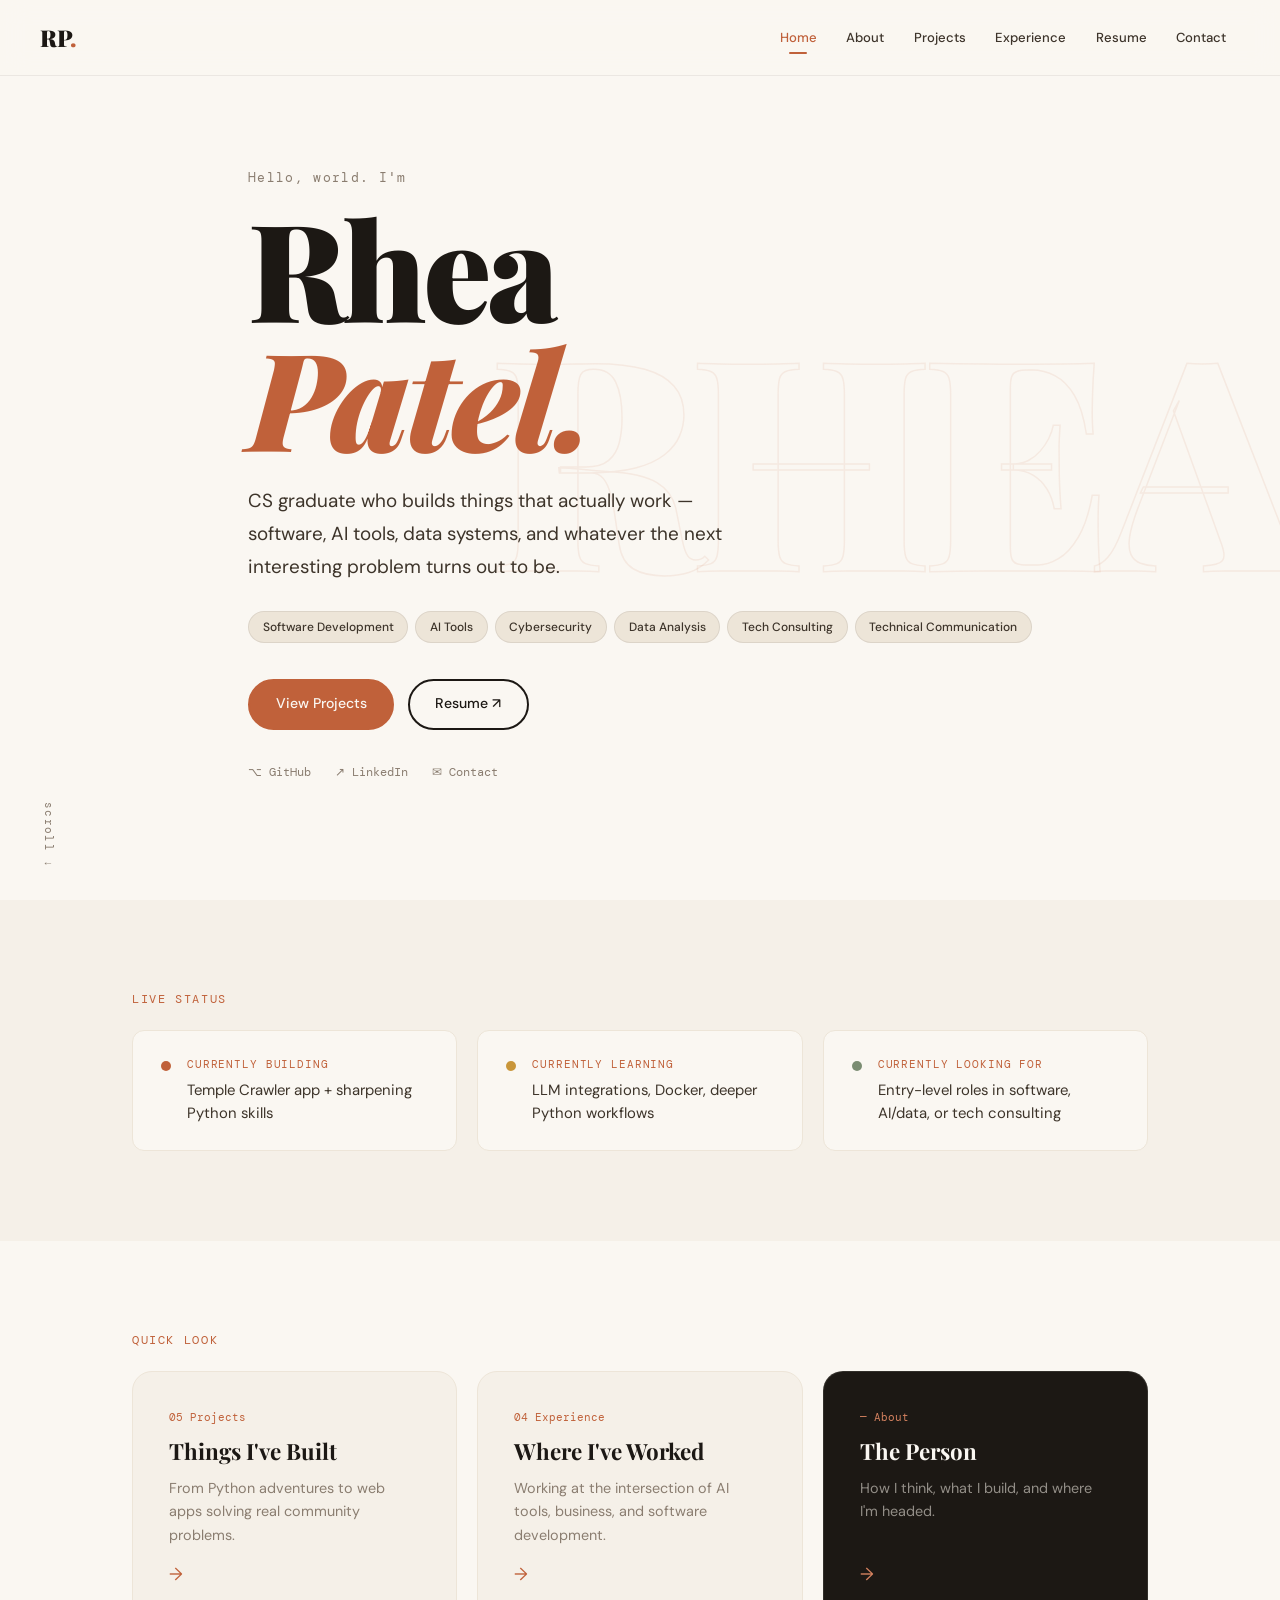
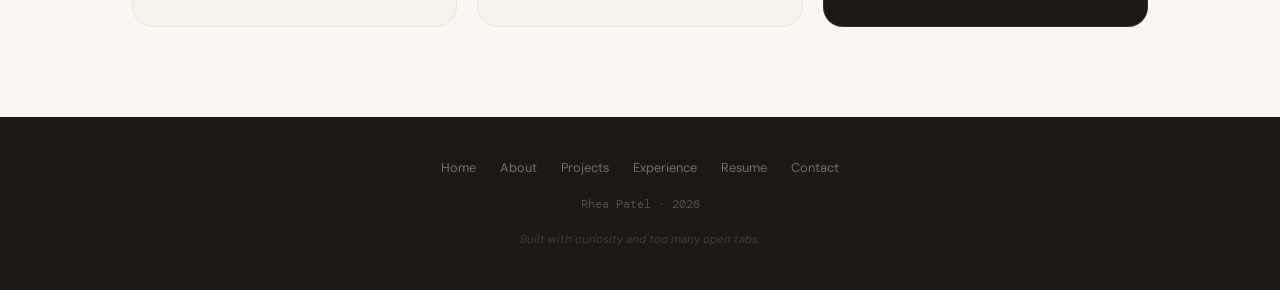
==== index.html @ db74e3df "Initial portfolio commit" ====
<!DOCTYPE html>
<html lang="en">
<head>
  <meta charset="UTF-8" />
  <meta name="viewport" content="width=device-width, initial-scale=1.0" />
  <meta name="description" content="Rhea Patel — CS graduate, builder, and problem solver. Software development, AI tools, cybersecurity, data analysis." />
  <title>Rhea Patel — CS Grad & Builder</title>
  <link rel="stylesheet" href="css/global.css" />
  <link rel="stylesheet" href="css/home.css" />
  <link rel="preconnect" href="https://fonts.googleapis.com" />
  <link rel="preconnect" href="https://fonts.gstatic.com" crossorigin />
  <link href="https://fonts.googleapis.com/css2?family=Playfair+Display:ital,wght@0,700;0,900;1,400;1,700&family=DM+Sans:ital,opsz,wght@0,9..40,300;0,9..40,400;0,9..40,500;1,9..40,400&family=DM+Mono:wght@400;500&display=swap" rel="stylesheet" />
</head>
<body>

  <!-- ===================== NAVIGATION ===================== -->
  <!-- The "active" class is on the Home link because this is index.html -->
  <nav class="nav" id="nav">
    <a href="index.html" class="nav-logo">RP<span class="dot">.</span></a>
    <button class="nav-toggle" id="navToggle" aria-label="Toggle navigation menu">
      <span></span><span></span><span></span>
    </button>
    <ul class="nav-links" id="navLinks">
      <li><a href="index.html"      class="active">Home</a></li>
      <li><a href="about.html">About</a></li>
      <li><a href="projects.html">Projects</a></li>
      <li><a href="experience.html">Experience</a></li>
      <li><a href="resume.html">Resume</a></li>
      <li><a href="contact.html">Contact</a></li>
    </ul>
  </nav>

  <!-- ===================== HERO ===================== -->
  <section class="hero" id="home">
    <!-- Background decorative text — not read by screen readers -->
    <div class="hero-bg-word" aria-hidden="true">RHEA</div>

    <div class="inner hero-inner">
      <p class="hero-eyebrow">Hello, world. I'm</p>

      <h1 class="hero-name">Rhea<br><em>Patel.</em></h1>

      <p class="hero-sub">
        CS graduate who builds things that actually work — software, AI tools, data systems,
        and whatever the next interesting problem turns out to be.
      </p>

      <!-- Identity tags — edit these to match your current focus -->
      <div class="hero-tags">
        <span class="tag">Software Development</span>
        <span class="tag">AI Tools</span>
        <span class="tag">Cybersecurity</span>
        <span class="tag">Data Analysis</span>
        <span class="tag">Tech Consulting</span>
        <span class="tag">Technical Communication</span>
      </div>

      <!-- Primary CTA buttons -->
      <div class="hero-cta">
        <a href="projects.html" class="btn btn-primary">View Projects</a>
        <!--
          TODO: Replace href="#" with your resume link
          Once you add the PDF: href="assets/RheaPatel_Resume.pdf" target="_blank"
        -->
        <a href="#" class="btn btn-outline" target="_blank">Resume ↗</a>
      </div>

      <!-- Secondary links -->
      <div class="hero-links">
        <!-- TODO: Replace href="#" with your GitHub URL -->
        <a href="#" class="hero-link" target="_blank">⌥ GitHub</a>
        <!-- TODO: Replace href="#" with your LinkedIn URL -->
        <a href="#" class="hero-link" target="_blank">↗ LinkedIn</a>
        <a href="contact.html" class="hero-link">✉ Contact</a>
      </div>
    </div>

    <p class="hero-scroll" aria-hidden="true">scroll ↓</p>
  </section>

  <!-- ===================== CURRENTLY ===================== -->
  <!-- ✏️ Keep this section up to date — recruiters love seeing you're active -->
  <section class="currently section">
    <div class="inner">
      <p class="section-label">Live status</p>
      <div class="currently-grid">

        <div class="currently-card" data-reveal>
          <div class="currently-dot building"></div>
          <div>
            <p class="currently-label">Currently Building</p>
            <!-- TODO: Update with your current project -->
            <p class="currently-val">Temple Crawler app + sharpening Python skills</p>
          </div>
        </div>

        <div class="currently-card" data-reveal>
          <div class="currently-dot learning"></div>
          <div>
            <p class="currently-label">Currently Learning</p>
            <!-- TODO: Update as you learn new things -->
            <p class="currently-val">LLM integrations, Docker, deeper Python workflows</p>
          </div>
        </div>

        <div class="currently-card" data-reveal>
          <div class="currently-dot looking"></div>
          <div>
            <p class="currently-label">Currently Looking For</p>
            <!-- TODO: Update based on your job search -->
            <p class="currently-val">Entry-level roles in software, AI/data, or tech consulting</p>
          </div>
        </div>

      </div>
    </div>
  </section>

  <!-- ===================== QUICK LOOK ===================== -->
  <!-- Three cards linking to the most important pages -->
  <section class="preview section">
    <div class="inner">
      <p class="section-label">Quick look</p>
      <div class="preview-grid">

        <a href="projects.html" class="preview-card" data-reveal>
          <div class="preview-num">05 Projects</div>
          <h3>Things I've Built</h3>
          <p>From Python adventures to web apps solving real community problems.</p>
          <span class="preview-arrow">→</span>
        </a>

        <a href="experience.html" class="preview-card" data-reveal>
          <div class="preview-num">04 Experience</div>
          <h3>Where I've Worked</h3>
          <p>Working at the intersection of AI tools, business, and software development.</p>
          <span class="preview-arrow">→</span>
        </a>

        <a href="about.html" class="preview-card dark" data-reveal>
          <div class="preview-num">— About</div>
          <h3>The Person</h3>
          <p>How I think, what I build, and where I'm headed.</p>
          <span class="preview-arrow">→</span>
        </a>

      </div>
    </div>
  </section>

  <!-- ===================== FOOTER ===================== -->
  <footer class="footer">
    <div class="footer-inner">
      <nav class="footer-nav" aria-label="Footer navigation">
        <a href="index.html">Home</a>
        <a href="about.html">About</a>
        <a href="projects.html">Projects</a>
        <a href="experience.html">Experience</a>
        <a href="resume.html">Resume</a>
        <a href="contact.html">Contact</a>
      </nav>
      <p class="footer-copy">Rhea Patel · <span id="year"></span></p>
      <p class="footer-sub">Built with curiosity and too many open tabs.</p>
    </div>
  </footer>

  <!-- JS: main.js on every page, home.js only here -->
  <script src="js/main.js"></script>
  <script src="js/home.js"></script>
</body>
</html>
---- css/global.css ----
/* =====================================================
   RHEA PATEL — PORTFOLIO
   css/global.css
   Shared design system — loaded on every page

   COLORS: Change the 4 main variables below to restyle
   the entire site at once.
   ===================================================== */

/* ---- DESIGN TOKENS ---- */
:root {
  /* ✏️ Main palette — edit these to change the whole site */
  --cream:         #F5F0E8;
  --cream-light:   #FAF7F2;
  --cream-dark:    #EDE5D8;
  --ink:           #1C1814;
  --ink-soft:      #3D342A;
  --terra:         #C0613A;   /* ← Main accent color */
  --terra-light:   #D4815F;
  --terra-dark:    #A04E2E;
  --sage:          #7A8C72;
  --gold:          #C9963A;
  --muted:         #8A7D70;

  /* ✏️ Fonts — change here to swap globally */
  --font-display: 'Playfair Display', Georgia, serif;
  --font-body:    'DM Sans', 'Helvetica Neue', sans-serif;
  --font-mono:    'DM Mono', 'Courier New', monospace;

  /* UI */
  --radius:     12px;
  --radius-lg:  20px;
  --shadow:     0 2px 20px rgba(28,24,20,0.08);
  --shadow-md:  0 8px 40px rgba(28,24,20,0.12);
  --transition: 0.3s cubic-bezier(0.4, 0, 0.2, 1);
}

/* ---- RESET ---- */
*, *::before, *::after { box-sizing: border-box; margin: 0; padding: 0; }
html { scroll-behavior: smooth; font-size: 16px; }
body {
  font-family: var(--font-body);
  background: var(--cream-light);
  color: var(--ink);
  line-height: 1.7;
  overflow-x: hidden;
}
a  { text-decoration: none; color: inherit; }
ul { list-style: none; }
img { max-width: 100%; display: block; }
h1, h2, h3, h4 { font-family: var(--font-display); line-height: 1.15; }
em { font-style: italic; color: var(--terra); }

/* ---- LAYOUT ---- */
.inner {
  max-width: 1080px;
  margin: 0 auto;
  padding: 0 2rem;
}
.section { padding: 90px 0; }

/* ---- SECTION LABELS ---- */
.section-label {
  font-family: var(--font-mono);
  font-size: 0.72rem;
  letter-spacing: 0.14em;
  color: var(--terra);
  text-transform: uppercase;
  margin-bottom: 1.25rem;
}
.section-title {
  font-size: clamp(2rem, 5vw, 3.2rem);
  font-weight: 900;
  color: var(--ink);
  margin-bottom: 1.5rem;
}
.section-sub {
  font-size: 1.05rem;
  color: var(--ink-soft);
  max-width: 580px;
  margin-bottom: 3rem;
}

/* ---- BUTTONS ---- */
.btn {
  display: inline-flex;
  align-items: center;
  gap: 0.4rem;
  font-family: var(--font-body);
  font-weight: 500;
  font-size: 0.88rem;
  padding: 0.7rem 1.6rem;
  border-radius: 100px;
  cursor: pointer;
  transition: var(--transition);
  border: 2px solid transparent;
  white-space: nowrap;
}
.btn-primary { background: var(--terra); color: var(--cream-light); border-color: var(--terra); }
.btn-primary:hover {
  background: var(--terra-dark); border-color: var(--terra-dark);
  transform: translateY(-2px); box-shadow: 0 8px 24px rgba(192,97,58,0.28);
}
.btn-outline { background: transparent; color: var(--ink); border-color: var(--ink); }
.btn-outline:hover { background: var(--ink); color: var(--cream-light); transform: translateY(-2px); }
.btn-ghost {
  background: transparent; color: var(--terra); border-color: var(--terra);
  font-size: 0.8rem; padding: 0.45rem 1.1rem;
}
.btn-ghost:hover { background: var(--terra); color: var(--cream-light); }

/* ---- TAGS & BADGES ---- */
.tag {
  font-size: 0.75rem; font-weight: 500;
  padding: 0.3rem 0.85rem;
  background: var(--cream-dark);
  border-radius: 100px;
  color: var(--ink-soft);
  border: 1px solid rgba(28,24,20,0.08);
  display: inline-block;
}
.tag-terra {
  background: rgba(192,97,58,0.1);
  border-color: rgba(192,97,58,0.25);
  color: var(--terra-dark);
}
.badge {
  font-family: var(--font-mono);
  font-size: 0.65rem;
  letter-spacing: 0.08em;
  text-transform: uppercase;
  padding: 0.25rem 0.7rem;
  border-radius: 4px;
  font-weight: 500;
}
.badge-done     { background: rgba(122,140,114,0.15); color: var(--sage);  border: 1px solid rgba(122,140,114,0.3); }
.badge-wip      { background: rgba(201,150,58,0.13);  color: var(--gold);  border: 1px solid rgba(201,150,58,0.3); }
.badge-featured { background: rgba(192,97,58,0.13);   color: var(--terra); border: 1px solid rgba(192,97,58,0.3); }

/* ---- NAVIGATION ---- */
.nav {
  position: fixed;
  top: 0; left: 0; right: 0;
  z-index: 200;
  display: flex;
  align-items: center;
  justify-content: space-between;
  padding: 1.1rem 2.5rem;
  background: rgba(250,247,242,0.93);
  backdrop-filter: blur(14px);
  -webkit-backdrop-filter: blur(14px);
  border-bottom: 1px solid rgba(28,24,20,0.07);
  transition: box-shadow var(--transition);
}
.nav.scrolled { box-shadow: 0 2px 20px rgba(28,24,20,0.09); }

.nav-logo {
  font-family: var(--font-display);
  font-weight: 900; font-size: 1.45rem;
  color: var(--ink); letter-spacing: -0.02em;
}
.nav-logo .dot { color: var(--terra); }

.nav-links { display: flex; align-items: center; gap: 0.15rem; }
.nav-links a {
  font-size: 0.82rem; font-weight: 500;
  color: var(--ink-soft);
  padding: 0.4rem 0.85rem;
  border-radius: 8px;
  transition: var(--transition);
  position: relative;
}
.nav-links a:hover  { color: var(--terra); background: rgba(192,97,58,0.07); }
.nav-links a.active { color: var(--terra); }
.nav-links a.active::after {
  content: '';
  position: absolute;
  bottom: -1px; left: 50%;
  transform: translateX(-50%);
  width: 18px; height: 2px;
  background: var(--terra); border-radius: 2px;
}

/* Hamburger button (hidden on desktop) */
.nav-toggle {
  display: none;
  flex-direction: column;
  gap: 5px;
  background: none; border: none;
  cursor: pointer; padding: 0.4rem;
  z-index: 201;
}
.nav-toggle span {
  display: block; width: 24px; height: 2px;
  background: var(--ink); border-radius: 2px;
  transition: var(--transition);
}

/* ---- PAGE HERO (inner pages) ---- */
.page-hero {
  padding: 140px 0 70px;
  background: var(--cream-light);
  border-bottom: 1px solid var(--cream-dark);
}
.page-hero-eyebrow {
  font-family: var(--font-mono);
  font-size: 0.75rem; color: var(--terra);
  letter-spacing: 0.12em; text-transform: uppercase;
  margin-bottom: 1rem;
}
.page-hero-title {
  font-size: clamp(2.5rem, 7vw, 5rem);
  font-weight: 900; color: var(--ink);
  line-height: 1.05; margin-bottom: 1rem;
}
.page-hero-sub {
  font-size: 1.1rem; color: var(--ink-soft);
  max-width: 520px; line-height: 1.75;
}

/* ---- FOOTER ---- */
.footer {
  background: var(--ink);
  padding: 2.5rem 2rem;
  text-align: center;
}
.footer-inner {
  display: flex; flex-direction: column;
  align-items: center; gap: 1rem;
}
.footer-nav {
  display: flex; gap: 1.5rem;
  flex-wrap: wrap; justify-content: center;
}
.footer-nav a {
  font-size: 0.8rem;
  color: rgba(245,240,232,0.4);
  transition: var(--transition);
}
.footer-nav a:hover { color: var(--terra-light); }
.footer-copy {
  font-family: var(--font-mono);
  font-size: 0.72rem;
  color: rgba(245,240,232,0.25);
}
.footer-sub {
  font-size: 0.72rem;
  color: rgba(245,240,232,0.18);
  font-style: italic;
}

/* ---- SCROLL REVEAL ANIMATION ---- */
/* Elements with data-reveal get this class applied by main.js */
.reveal {
  opacity: 0;
  transform: translateY(28px);
  transition: opacity 0.65s ease, transform 0.65s ease;
}
.reveal.visible {
  opacity: 1;
  transform: translateY(0);
}

/* ---- SCROLLBAR ---- */
::-webkit-scrollbar { width: 5px; }
::-webkit-scrollbar-track { background: var(--cream); }
::-webkit-scrollbar-thumb { background: var(--terra-light); border-radius: 100px; }

/* ---- TEXT SELECTION ---- */
::selection { background: var(--terra); color: var(--cream-light); }

/* ============================================================
   RESPONSIVE — Mobile nav
   ============================================================ */
@media (max-width: 860px) {
  /* Mobile menu overlay */
  .nav-links {
    display: none;
    position: fixed;
    inset: 0;
    background: var(--cream-light);
    flex-direction: column;
    align-items: center;
    justify-content: center;
    gap: 0.5rem;
    z-index: 200;
  }
  .nav-links.open { display: flex; }
  .nav-links a { font-size: 1.2rem; padding: 0.75rem 2rem; }
  .nav-toggle { display: flex; }
}

@media (max-width: 600px) {
  .inner { padding: 0 1.25rem; }
  .nav   { padding: 1rem 1.5rem; }
  .section { padding: 65px 0; }
  .page-hero { padding: 120px 0 50px; }
}
---- css/home.css ----
/* css/home.css — Home page only */

/* ---- HERO ---- */
.hero {
  min-height: 100vh;
  display: flex;
  align-items: center;
  padding: 130px 2rem 80px;
  position: relative;
  overflow: hidden;
  background: var(--cream-light);
}

/* Big decorative "RHEA" in the background */
.hero-bg-word {
  position: absolute;
  right: -1%;
  top: 50%;
  transform: translateY(-50%);
  font-family: var(--font-display);
  font-size: clamp(130px, 23vw, 300px);
  font-weight: 900;
  color: transparent;
  -webkit-text-stroke: 1.5px rgba(192,97,58,0.09);
  line-height: 1;
  pointer-events: none;
  user-select: none;
  letter-spacing: -0.04em;
  will-change: transform; /* hint for smooth parallax */
}

.hero-inner { position: relative; z-index: 1; }

/* Staggered fade-up animations for hero elements */
.hero-eyebrow {
  font-family: var(--font-mono);
  font-size: 0.83rem; color: var(--muted);
  letter-spacing: 0.1em; margin-bottom: 0.75rem;
  opacity: 0; animation: fadeUp 0.7s 0.2s ease forwards;
}
.hero-name {
  font-size: clamp(3.8rem, 11vw, 8.5rem);
  font-weight: 900; line-height: 0.95;
  color: var(--ink); letter-spacing: -0.03em;
  margin-bottom: 1.5rem;
  opacity: 0; animation: fadeUp 0.7s 0.35s ease forwards;
}
.hero-name em { display: block; color: var(--terra); }

.hero-sub {
  font-size: clamp(1rem, 2vw, 1.18rem);
  color: var(--ink-soft); max-width: 520px;
  line-height: 1.75; margin-bottom: 1.75rem;
  opacity: 0; animation: fadeUp 0.7s 0.5s ease forwards;
}
.hero-tags {
  display: flex; flex-wrap: wrap; gap: 0.45rem;
  margin-bottom: 2.25rem;
  opacity: 0; animation: fadeUp 0.7s 0.65s ease forwards;
}
.hero-cta {
  display: flex; flex-wrap: wrap; gap: 0.85rem;
  margin-bottom: 2rem;
  opacity: 0; animation: fadeUp 0.7s 0.8s ease forwards;
}
.hero-links {
  display: flex; flex-wrap: wrap; gap: 1.5rem;
  opacity: 0; animation: fadeUp 0.7s 0.95s ease forwards;
}
.hero-link {
  font-family: var(--font-mono); font-size: 0.78rem;
  color: var(--muted); transition: var(--transition);
}
.hero-link:hover { color: var(--terra); }

.hero-scroll {
  position: absolute; bottom: 2rem; left: 2.5rem;
  font-family: var(--font-mono); font-size: 0.68rem;
  color: var(--muted); letter-spacing: 0.12em;
  writing-mode: vertical-rl;
  opacity: 0; animation: fadeUp 1s 1.2s ease forwards;
}

@keyframes fadeUp {
  from { opacity: 0; transform: translateY(18px); }
  to   { opacity: 1; transform: translateY(0); }
}

/* ---- CURRENTLY ---- */
.currently { background: var(--cream); }
.currently-grid {
  display: grid;
  grid-template-columns: repeat(auto-fit, minmax(260px, 1fr));
  gap: 1.25rem;
}
.currently-card {
  background: var(--cream-light);
  border: 1px solid var(--cream-dark);
  border-radius: var(--radius);
  padding: 1.5rem 1.75rem;
  display: flex; align-items: flex-start; gap: 1rem;
  transition: var(--transition);
}
.currently-card:hover {
  border-color: var(--terra-light);
  transform: translateY(-3px);
  box-shadow: var(--shadow);
}

/* Animated status dots */
.currently-dot {
  width: 10px; height: 10px; border-radius: 50%;
  flex-shrink: 0; margin-top: 6px;
  animation: statusPulse 2.4s ease-in-out infinite;
}
.currently-dot.building { background: var(--terra); }
.currently-dot.learning { background: var(--gold); }
.currently-dot.looking  { background: var(--sage); }

@keyframes statusPulse {
  0%, 100% { opacity: 1; transform: scale(1); }
  50%       { opacity: 0.5; transform: scale(0.85); }
}

.currently-label {
  font-family: var(--font-mono); font-size: 0.68rem;
  color: var(--terra); letter-spacing: 0.08em;
  text-transform: uppercase; margin-bottom: 0.35rem;
}
.currently-val { font-size: 0.93rem; color: var(--ink-soft); line-height: 1.6; }

/* ---- QUICK LOOK (preview cards) ---- */
.preview { background: var(--cream-light); }
.preview-grid {
  display: grid;
  grid-template-columns: repeat(auto-fit, minmax(280px, 1fr));
  gap: 1.25rem;
}
.preview-card {
  background: var(--cream);
  border: 1px solid var(--cream-dark);
  border-radius: var(--radius-lg);
  padding: 2.25rem;
  display: flex; flex-direction: column; gap: 0.75rem;
  transition: var(--transition); color: var(--ink);
}
.preview-card:hover {
  border-color: var(--terra-light);
  box-shadow: var(--shadow-md);
  transform: translateY(-4px);
}
.preview-card.dark {
  background: var(--ink);
  border-color: rgba(245,240,232,0.1);
  color: var(--cream-light);
}
.preview-card.dark:hover { border-color: rgba(192,97,58,0.4); }

.preview-num {
  font-family: var(--font-mono); font-size: 0.7rem; color: var(--terra);
}
.preview-card.dark .preview-num { color: var(--terra-light); }
.preview-card h3 { font-family: var(--font-display); font-size: 1.4rem; font-weight: 700; }
.preview-card p  { font-size: 0.9rem; color: var(--muted); line-height: 1.65; flex: 1; }
.preview-card.dark p { color: rgba(245,240,232,0.55); }
.preview-arrow { font-size: 1.1rem; color: var(--terra); transition: var(--transition); }
.preview-card:hover .preview-arrow { transform: translateX(4px); }
.preview-card.dark .preview-arrow  { color: var(--terra-light); }

/* ---- RESPONSIVE ---- */
@media (max-width: 600px) {
  .hero { padding: 120px 1.5rem 60px; }
  .hero-bg-word { font-size: clamp(90px, 28vw, 150px); opacity: 0.5; }
  .hero-scroll { display: none; }
  .preview-grid { grid-template-columns: 1fr; }
}
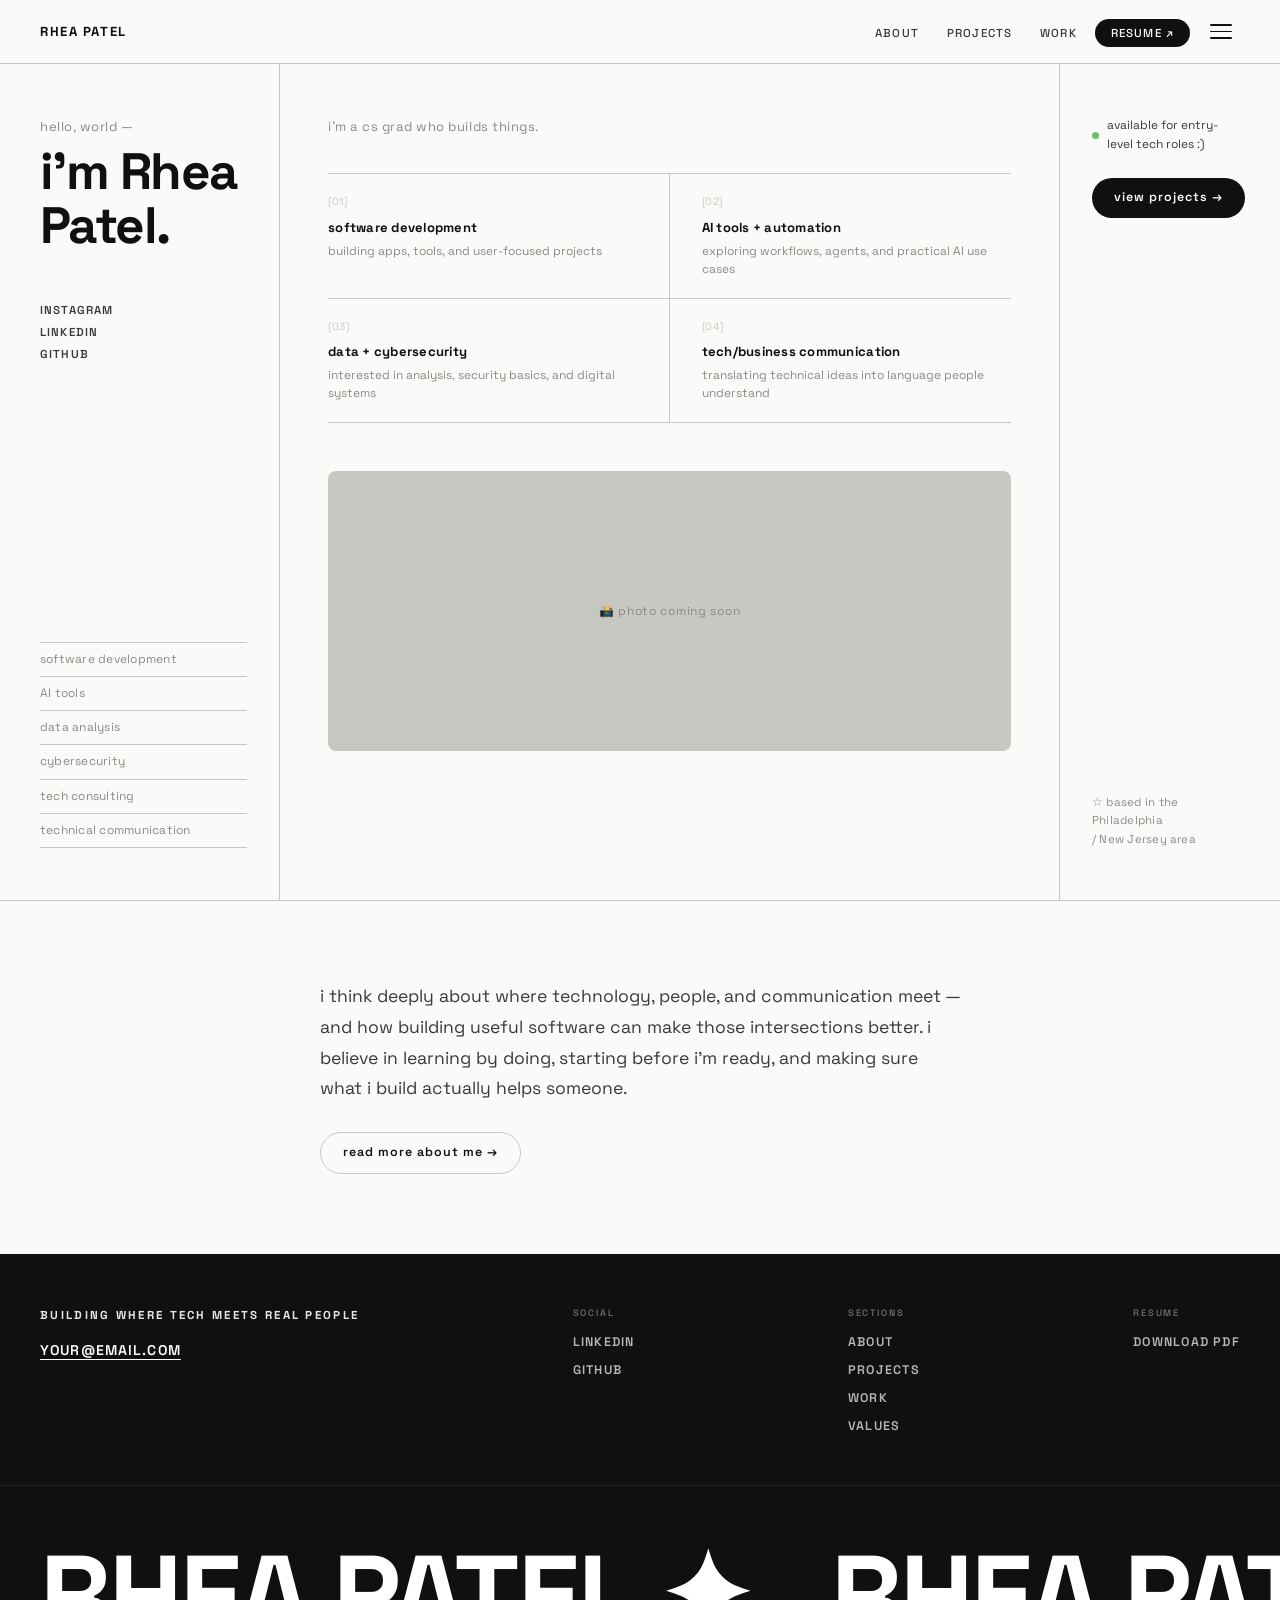
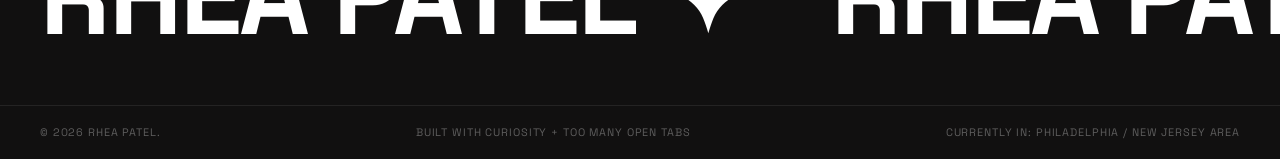
==== commit 67d27aeb: "Revamped Theme/Layout" ====
--- a/index.html
+++ b/index.html
@@ -3,169 +3,241 @@
 <head>
   <meta charset="UTF-8" />
   <meta name="viewport" content="width=device-width, initial-scale=1.0" />
-  <meta name="description" content="Rhea Patel — CS graduate, builder, and problem solver. Software development, AI tools, cybersecurity, data analysis." />
-  <title>Rhea Patel — CS Grad & Builder</title>
+  <meta name="description" content="Rhea Patel — CS graduate, builder, and creative problem-solver." />
+  <title>Rhea Patel</title>
+
+  <!-- ✏️ FONTS: Replace this link to swap fonts globally -->
+  <link rel="preconnect" href="https://fonts.googleapis.com" />
+  <link rel="preconnect" href="https://fonts.gstatic.com" crossorigin />
+  <link href="https://fonts.googleapis.com/css2?family=Space+Grotesk:wght@300;400;500;600;700&family=DM+Mono:wght@400;500&display=swap" rel="stylesheet" />
+
   <link rel="stylesheet" href="css/global.css" />
   <link rel="stylesheet" href="css/home.css" />
-  <link rel="preconnect" href="https://fonts.googleapis.com" />
-  <link rel="preconnect" href="https://fonts.gstatic.com" crossorigin />
-  <link href="https://fonts.googleapis.com/css2?family=Playfair+Display:ital,wght@0,700;0,900;1,400;1,700&family=DM+Sans:ital,opsz,wght@0,9..40,300;0,9..40,400;0,9..40,500;1,9..40,400&family=DM+Mono:wght@400;500&display=swap" rel="stylesheet" />
 </head>
-<body>
-
-  <!-- ===================== NAVIGATION ===================== -->
-  <!-- The "active" class is on the Home link because this is index.html -->
+<body class="page-top">
+
+  <!-- ============================================================
+    NAVIGATION
+    ✏️ NAV: Update the resume link below with your actual PDF path
+    ============================================================ -->
   <nav class="nav" id="nav">
-    <a href="index.html" class="nav-logo">RP<span class="dot">.</span></a>
-    <button class="nav-toggle" id="navToggle" aria-label="Toggle navigation menu">
-      <span></span><span></span><span></span>
-    </button>
-    <ul class="nav-links" id="navLinks">
-      <li><a href="index.html"      class="active">Home</a></li>
-      <li><a href="about.html">About</a></li>
-      <li><a href="projects.html">Projects</a></li>
-      <li><a href="experience.html">Experience</a></li>
-      <li><a href="resume.html">Resume</a></li>
-      <li><a href="contact.html">Contact</a></li>
-    </ul>
+    <a href="index.html" class="nav-logo" aria-label="Rhea Patel — Home">Rhea Patel</a>
+
+    <div class="nav-right">
+      <ul class="nav-links">
+        <li><a href="about.html"      data-page="about.html">About</a></li>
+        <li><a href="projects.html"   data-page="projects.html">Projects</a></li>
+        <li><a href="experience.html" data-page="experience.html">Work</a></li>
+        <!-- ✏️ RESUME: Replace # with your resume PDF path, e.g. assets/resume/RheaPatel_Resume.pdf -->
+        <li><a href="#" class="nav-resume" target="_blank" rel="noopener">Resume ↗</a></li>
+      </ul>
+
+      <button class="nav-hamburger" id="hamburger" aria-label="Open menu" aria-expanded="false">
+        <span></span><span></span><span></span>
+      </button>
+    </div>
   </nav>
 
-  <!-- ===================== HERO ===================== -->
-  <section class="hero" id="home">
-    <!-- Background decorative text — not read by screen readers -->
-    <div class="hero-bg-word" aria-hidden="true">RHEA</div>
-
-    <div class="inner hero-inner">
-      <p class="hero-eyebrow">Hello, world. I'm</p>
-
-      <h1 class="hero-name">Rhea<br><em>Patel.</em></h1>
-
-      <p class="hero-sub">
-        CS graduate who builds things that actually work — software, AI tools, data systems,
-        and whatever the next interesting problem turns out to be.
-      </p>
-
-      <!-- Identity tags — edit these to match your current focus -->
-      <div class="hero-tags">
-        <span class="tag">Software Development</span>
-        <span class="tag">AI Tools</span>
-        <span class="tag">Cybersecurity</span>
-        <span class="tag">Data Analysis</span>
-        <span class="tag">Tech Consulting</span>
-        <span class="tag">Technical Communication</span>
-      </div>
-
-      <!-- Primary CTA buttons -->
-      <div class="hero-cta">
-        <a href="projects.html" class="btn btn-primary">View Projects</a>
+  <!-- ============================================================
+    HAMBURGER MENU OVERLAY
+    ✏️ MENU: Update email, LinkedIn, GitHub, and resume links below
+    ============================================================ -->
+  <div class="menu-overlay" id="menuOverlay" role="dialog" aria-label="Navigation menu">
+    <nav class="menu-links" aria-label="Main navigation">
+      <a href="index.html"      class="menu-link-item"><span class="menu-num">01</span><span class="menu-label">Home</span></a>
+      <a href="about.html"      class="menu-link-item"><span class="menu-num">02</span><span class="menu-label">About</span></a>
+      <a href="projects.html"   class="menu-link-item"><span class="menu-num">03</span><span class="menu-label">Projects</span></a>
+      <a href="experience.html" class="menu-link-item"><span class="menu-num">04</span><span class="menu-label">Work</span></a>
+      <a href="values.html"     class="menu-link-item"><span class="menu-num">05</span><span class="menu-label">Values</span></a>
+    </nav>
+    <div class="menu-info">
+      <div class="menu-info-group">
+        <p class="menu-info-label">Location</p>
+        <!-- ✏️ LOCATION: Update as needed -->
+        <p class="menu-info-val">Philadelphia, PA<br>/ New Jersey area</p>
+      </div>
+      <div class="menu-info-group">
+        <p class="menu-info-label">Email</p>
+        <div class="menu-info-val">
+          <!-- ✏️ EMAIL: Replace with your email -->
+          <a href="mailto:your@email.com">your@email.com</a>
+        </div>
+      </div>
+      <div class="menu-info-group">
+        <p class="menu-info-label">Social</p>
+        <div class="menu-info-val">
+          <!-- ✏️ SOCIAL: Replace # with your LinkedIn and GitHub URLs -->
+          <a href="#" target="_blank" rel="noopener">LinkedIn</a>
+          <a href="#" target="_blank" rel="noopener">GitHub</a>
+        </div>
+      </div>
+      <div class="menu-info-group">
+        <p class="menu-info-label">Resume</p>
+        <div class="menu-info-val">
+          <!-- ✏️ RESUME: Replace # with your PDF path -->
+          <a href="#" target="_blank" rel="noopener">Download PDF</a>
+        </div>
+      </div>
+    </div>
+  </div>
+
+  <!-- ============================================================
+    HERO
+    ============================================================ -->
+  <main>
+    <section class="hero">
+
+      <!-- Left fixed column: name + social -->
+      <div class="hero-left">
+        <div class="hero-greeting">
+          <p class="hero-hello">hello, world —</p>
+          <h1 class="hero-name">i'm Rhea<br>Patel.</h1>
+        </div>
+
+        <div class="hero-social-col">
+          <!-- ✏️ SOCIAL: Replace # with your URLs -->
+          <a href="#" target="_blank" rel="noopener" class="hero-social-link">Instagram</a>
+          <a href="#" target="_blank" rel="noopener" class="hero-social-link">LinkedIn</a>
+          <a href="#" target="_blank" rel="noopener" class="hero-social-link">GitHub</a>
+        </div>
+
+        <!-- Scrolling role labels — appear below social -->
+        <div class="hero-role-list">
+          <div class="hero-role-item">software development</div>
+          <div class="hero-role-item">AI tools</div>
+          <div class="hero-role-item">data analysis</div>
+          <div class="hero-role-item">cybersecurity</div>
+          <div class="hero-role-item">tech consulting</div>
+          <div class="hero-role-item">technical communication</div>
+        </div>
+      </div>
+
+      <!-- Center column: numbered callouts + photo area -->
+      <div class="hero-center">
+        <p class="hero-ima">i'm a cs grad who builds things.</p>
+
+        <div class="hero-callouts">
+          <div class="hero-callout">
+            <span class="callout-num">[01]</span>
+            <div class="callout-body">
+              <strong>software development</strong>
+              <p>building apps, tools, and user-focused projects</p>
+            </div>
+          </div>
+          <div class="hero-callout">
+            <span class="callout-num">[02]</span>
+            <div class="callout-body">
+              <strong>AI tools + automation</strong>
+              <p>exploring workflows, agents, and practical AI use cases</p>
+            </div>
+          </div>
+          <div class="hero-callout">
+            <span class="callout-num">[03]</span>
+            <div class="callout-body">
+              <strong>data + cybersecurity</strong>
+              <p>interested in analysis, security basics, and digital systems</p>
+            </div>
+          </div>
+          <div class="hero-callout">
+            <span class="callout-num">[04]</span>
+            <div class="callout-body">
+              <strong>tech/business communication</strong>
+              <p>translating technical ideas into language people understand</p>
+            </div>
+          </div>
+        </div>
+
+        <!-- Photo / image placeholder -->
         <!--
-          TODO: Replace href="#" with your resume link
-          Once you add the PDF: href="assets/RheaPatel_Resume.pdf" target="_blank"
+          ✏️ IMAGE: Replace the placeholder div below with:
+          <img src="assets/images/rhea-photo.jpg" alt="Rhea Patel" class="hero-photo" />
         -->
-        <a href="#" class="btn btn-outline" target="_blank">Resume ↗</a>
-      </div>
-
-      <!-- Secondary links -->
-      <div class="hero-links">
-        <!-- TODO: Replace href="#" with your GitHub URL -->
-        <a href="#" class="hero-link" target="_blank">⌥ GitHub</a>
-        <!-- TODO: Replace href="#" with your LinkedIn URL -->
-        <a href="#" class="hero-link" target="_blank">↗ LinkedIn</a>
-        <a href="contact.html" class="hero-link">✉ Contact</a>
-      </div>
-    </div>
-
-    <p class="hero-scroll" aria-hidden="true">scroll ↓</p>
-  </section>
-
-  <!-- ===================== CURRENTLY ===================== -->
-  <!-- ✏️ Keep this section up to date — recruiters love seeing you're active -->
-  <section class="currently section">
-    <div class="inner">
-      <p class="section-label">Live status</p>
-      <div class="currently-grid">
-
-        <div class="currently-card" data-reveal>
-          <div class="currently-dot building"></div>
-          <div>
-            <p class="currently-label">Currently Building</p>
-            <!-- TODO: Update with your current project -->
-            <p class="currently-val">Temple Crawler app + sharpening Python skills</p>
-          </div>
-        </div>
-
-        <div class="currently-card" data-reveal>
-          <div class="currently-dot learning"></div>
-          <div>
-            <p class="currently-label">Currently Learning</p>
-            <!-- TODO: Update as you learn new things -->
-            <p class="currently-val">LLM integrations, Docker, deeper Python workflows</p>
-          </div>
-        </div>
-
-        <div class="currently-card" data-reveal>
-          <div class="currently-dot looking"></div>
-          <div>
-            <p class="currently-label">Currently Looking For</p>
-            <!-- TODO: Update based on your job search -->
-            <p class="currently-val">Entry-level roles in software, AI/data, or tech consulting</p>
-          </div>
-        </div>
-
-      </div>
-    </div>
-  </section>
-
-  <!-- ===================== QUICK LOOK ===================== -->
-  <!-- Three cards linking to the most important pages -->
-  <section class="preview section">
-    <div class="inner">
-      <p class="section-label">Quick look</p>
-      <div class="preview-grid">
-
-        <a href="projects.html" class="preview-card" data-reveal>
-          <div class="preview-num">05 Projects</div>
-          <h3>Things I've Built</h3>
-          <p>From Python adventures to web apps solving real community problems.</p>
-          <span class="preview-arrow">→</span>
-        </a>
-
-        <a href="experience.html" class="preview-card" data-reveal>
-          <div class="preview-num">04 Experience</div>
-          <h3>Where I've Worked</h3>
-          <p>Working at the intersection of AI tools, business, and software development.</p>
-          <span class="preview-arrow">→</span>
-        </a>
-
-        <a href="about.html" class="preview-card dark" data-reveal>
-          <div class="preview-num">— About</div>
-          <h3>The Person</h3>
-          <p>How I think, what I build, and where I'm headed.</p>
-          <span class="preview-arrow">→</span>
-        </a>
-
-      </div>
-    </div>
-  </section>
-
-  <!-- ===================== FOOTER ===================== -->
+        <div class="hero-photo-placeholder">
+          <span>📸 photo coming soon</span>
+        </div>
+      </div>
+
+      <!-- Right column: status + CTA -->
+      <div class="hero-right">
+        <p class="hero-available">
+          <span class="available-dot"></span>
+          available for entry-level tech roles :)
+        </p>
+
+        <a href="projects.html" class="btn-pill">view projects →</a>
+
+        <p class="hero-location">☆ based in the Philadelphia<br>/ New Jersey area</p>
+      </div>
+
+    </section>
+
+    <!-- Short about teaser below fold -->
+    <section class="home-bio">
+      <div class="home-bio-inner">
+        <p class="home-bio-text" data-reveal>
+          i think deeply about where technology, people, and communication
+          meet — and how building useful software can make those intersections
+          better. i believe in learning by doing, starting before i'm ready,
+          and making sure what i build actually helps someone.
+        </p>
+        <a href="about.html" class="btn-pill btn-pill-outline" data-reveal>read more about me →</a>
+      </div>
+    </section>
+  </main>
+
+  <!-- ============================================================
+    FOOTER — shared on all pages. Copy this block to each page.
+    ✏️ FOOTER: Update email, social links, resume link below
+    ============================================================ -->
   <footer class="footer">
-    <div class="footer-inner">
-      <nav class="footer-nav" aria-label="Footer navigation">
-        <a href="index.html">Home</a>
+    <div class="footer-top">
+      <div>
+        <p class="footer-tagline">Building where tech meets real people</p>
+        <!-- ✏️ EMAIL: Replace with your email -->
+        <a href="mailto:your@email.com" class="footer-email">your@email.com</a>
+      </div>
+      <div class="footer-col">
+        <p class="footer-col-label">Social</p>
+        <!-- ✏️ SOCIAL: Replace # with actual URLs -->
+        <a href="#" target="_blank" rel="noopener">LinkedIn</a>
+        <a href="#" target="_blank" rel="noopener">GitHub</a>
+      </div>
+      <div class="footer-col">
+        <p class="footer-col-label">Sections</p>
         <a href="about.html">About</a>
         <a href="projects.html">Projects</a>
-        <a href="experience.html">Experience</a>
-        <a href="resume.html">Resume</a>
-        <a href="contact.html">Contact</a>
-      </nav>
-      <p class="footer-copy">Rhea Patel · <span id="year"></span></p>
-      <p class="footer-sub">Built with curiosity and too many open tabs.</p>
+        <a href="experience.html">Work</a>
+        <a href="values.html">Values</a>
+      </div>
+      <div class="footer-col">
+        <p class="footer-col-label">Resume</p>
+        <!-- ✏️ RESUME: Replace # with PDF path -->
+        <a href="#" target="_blank" rel="noopener">Download PDF</a>
+      </div>
+    </div>
+
+    <!-- Scrolling marquee -->
+    <div class="footer-marquee" aria-hidden="true">
+      <div class="footer-marquee-inner">
+        <span>Rhea Patel ✦</span>
+        <span>Rhea Patel ✦</span>
+        <span>Rhea Patel ✦</span>
+        <span>Rhea Patel ✦</span>
+        <span>Rhea Patel ✦</span>
+        <span>Rhea Patel ✦</span>
+        <span>Rhea Patel ✦</span>
+        <span>Rhea Patel ✦</span>
+      </div>
+    </div>
+
+    <div class="footer-bottom">
+      <p>© <span id="year"></span> Rhea Patel.</p>
+      <p>built with curiosity + too many open tabs</p>
+      <!-- ✏️ LOCATION: Update as needed -->
+      <p>currently in: Philadelphia / New Jersey area</p>
     </div>
   </footer>
 
-  <!-- JS: main.js on every page, home.js only here -->
   <script src="js/main.js"></script>
-  <script src="js/home.js"></script>
 </body>
-</html>
+</html>
--- a/css/global.css
+++ b/css/global.css
@@ -1,298 +1,456 @@
-/* =====================================================
+/* =============================================================
    RHEA PATEL — PORTFOLIO
    css/global.css
-   Shared design system — loaded on every page
-
-   COLORS: Change the 4 main variables below to restyle
-   the entire site at once.
-   ===================================================== */
-
-/* ---- DESIGN TOKENS ---- */
+
+   ✏️ FONTS: Currently using Space Grotesk (closest free alternative
+   to the Swiss grotesque in the reference). To swap fonts, change
+   the Google Fonts import in each HTML file and update --font-body
+   and --font-display below.
+
+   ✏️ COLORS: Edit the four main tokens in :root to restyle everything.
+   ============================================================= */
+
+/* ── Google Fonts loaded per-page in each HTML file ── */
+
+/* ── TOKENS ─────────────────────────────────────────────────── */
 :root {
-  /* ✏️ Main palette — edit these to change the whole site */
-  --cream:         #F5F0E8;
-  --cream-light:   #FAF7F2;
-  --cream-dark:    #EDE5D8;
-  --ink:           #1C1814;
-  --ink-soft:      #3D342A;
-  --terra:         #C0613A;   /* ← Main accent color */
-  --terra-light:   #D4815F;
-  --terra-dark:    #A04E2E;
-  --sage:          #7A8C72;
-  --gold:          #C9963A;
-  --muted:         #8A7D70;
-
-  /* ✏️ Fonts — change here to swap globally */
-  --font-display: 'Playfair Display', Georgia, serif;
-  --font-body:    'DM Sans', 'Helvetica Neue', sans-serif;
-  --font-mono:    'DM Mono', 'Courier New', monospace;
-
-  /* UI */
-  --radius:     12px;
-  --radius-lg:  20px;
-  --shadow:     0 2px 20px rgba(28,24,20,0.08);
-  --shadow-md:  0 8px 40px rgba(28,24,20,0.12);
-  --transition: 0.3s cubic-bezier(0.4, 0, 0.2, 1);
-}
-
-/* ---- RESET ---- */
+  /* ✏️ COLORS — edit here to restyle everything */
+  --white:        #FAFAF8;   /* warm ivory page background          */
+  --white-pure:   #FFFFFF;
+  --ink:          #111010;   /* near-black headings + body           */
+  --ink-mid:      #3A3A38;   /* secondary text                       */
+  --ink-muted:    #8A8A85;   /* labels, metadata, light text         */
+  --ink-ghost:    #C8C8C2;   /* faint rules, borders                 */
+  --accent:       #DDA0AA;   /* ✏️ girly sprinkle — dusty rose accent
+                                 used very sparingly; change/remove   */
+  --footer-bg:    #111010;   /* dark footer                          */
+
+  /* ✏️ FONTS */
+  --font-body:    'Space Grotesk', 'Helvetica Neue', sans-serif;
+  --font-display: 'Space Grotesk', 'Helvetica Neue', sans-serif;
+  --font-mono:    'DM Mono', monospace;
+
+  /* Spacing */
+  --nav-h: 64px;
+
+  /* Radius */
+  --radius-card: 8px;
+
+  /* Transition */
+  --ease: 0.24s cubic-bezier(0.4, 0, 0.2, 1);
+}
+
+/* ── RESET ───────────────────────────────────────────────────── */
 *, *::before, *::after { box-sizing: border-box; margin: 0; padding: 0; }
-html { scroll-behavior: smooth; font-size: 16px; }
-body {
+html   { scroll-behavior: smooth; font-size: 16px; -webkit-font-smoothing: antialiased; }
+body   {
   font-family: var(--font-body);
-  background: var(--cream-light);
-  color: var(--ink);
-  line-height: 1.7;
-  overflow-x: hidden;
-}
-a  { text-decoration: none; color: inherit; }
-ul { list-style: none; }
+  background:  var(--white);
+  color:        var(--ink);
+  line-height:  1.6;
+  overflow-x:   hidden;
+  cursor: none; /* custom cursor active */
+}
+a   { text-decoration: none; color: inherit; }
 img { max-width: 100%; display: block; }
-h1, h2, h3, h4 { font-family: var(--font-display); line-height: 1.15; }
-em { font-style: italic; color: var(--terra); }
-
-/* ---- LAYOUT ---- */
-.inner {
-  max-width: 1080px;
-  margin: 0 auto;
-  padding: 0 2rem;
-}
-.section { padding: 90px 0; }
-
-/* ---- SECTION LABELS ---- */
-.section-label {
-  font-family: var(--font-mono);
-  font-size: 0.72rem;
-  letter-spacing: 0.14em;
-  color: var(--terra);
-  text-transform: uppercase;
-  margin-bottom: 1.25rem;
-}
-.section-title {
-  font-size: clamp(2rem, 5vw, 3.2rem);
-  font-weight: 900;
-  color: var(--ink);
-  margin-bottom: 1.5rem;
-}
-.section-sub {
-  font-size: 1.05rem;
-  color: var(--ink-soft);
-  max-width: 580px;
-  margin-bottom: 3rem;
-}
-
-/* ---- BUTTONS ---- */
-.btn {
-  display: inline-flex;
-  align-items: center;
-  gap: 0.4rem;
-  font-family: var(--font-body);
-  font-weight: 500;
-  font-size: 0.88rem;
-  padding: 0.7rem 1.6rem;
-  border-radius: 100px;
-  cursor: pointer;
-  transition: var(--transition);
-  border: 2px solid transparent;
-  white-space: nowrap;
-}
-.btn-primary { background: var(--terra); color: var(--cream-light); border-color: var(--terra); }
-.btn-primary:hover {
-  background: var(--terra-dark); border-color: var(--terra-dark);
-  transform: translateY(-2px); box-shadow: 0 8px 24px rgba(192,97,58,0.28);
-}
-.btn-outline { background: transparent; color: var(--ink); border-color: var(--ink); }
-.btn-outline:hover { background: var(--ink); color: var(--cream-light); transform: translateY(-2px); }
-.btn-ghost {
-  background: transparent; color: var(--terra); border-color: var(--terra);
-  font-size: 0.8rem; padding: 0.45rem 1.1rem;
-}
-.btn-ghost:hover { background: var(--terra); color: var(--cream-light); }
-
-/* ---- TAGS & BADGES ---- */
-.tag {
-  font-size: 0.75rem; font-weight: 500;
-  padding: 0.3rem 0.85rem;
-  background: var(--cream-dark);
-  border-radius: 100px;
-  color: var(--ink-soft);
-  border: 1px solid rgba(28,24,20,0.08);
-  display: inline-block;
-}
-.tag-terra {
-  background: rgba(192,97,58,0.1);
-  border-color: rgba(192,97,58,0.25);
-  color: var(--terra-dark);
-}
-.badge {
-  font-family: var(--font-mono);
-  font-size: 0.65rem;
-  letter-spacing: 0.08em;
-  text-transform: uppercase;
-  padding: 0.25rem 0.7rem;
-  border-radius: 4px;
-  font-weight: 500;
-}
-.badge-done     { background: rgba(122,140,114,0.15); color: var(--sage);  border: 1px solid rgba(122,140,114,0.3); }
-.badge-wip      { background: rgba(201,150,58,0.13);  color: var(--gold);  border: 1px solid rgba(201,150,58,0.3); }
-.badge-featured { background: rgba(192,97,58,0.13);   color: var(--terra); border: 1px solid rgba(192,97,58,0.3); }
-
-/* ---- NAVIGATION ---- */
+ul  { list-style: none; }
+button { font-family: inherit; cursor: none; }
+
+/* ── CUSTOM CURSOR ───────────────────────────────────────────── */
+/* ✏️ CURSOR: Change the symbol in main.js (search "cursorChar")
+   Change color with --cursor-color below                         */
+:root { --cursor-color: var(--ink); }
+
+.cursor {
+  position: fixed;
+  pointer-events: none;
+  z-index: 9999;
+  mix-blend-mode: multiply;
+  transition: opacity 0.2s;
+}
+.cursor-star {
+  font-size: 20px;
+  color: var(--cursor-color);
+  line-height: 1;
+  user-select: none;
+  /* smooth lag behind mouse for trail feel */
+  transition: left 0.1s ease, top 0.1s ease, transform 0.35s ease;
+  transform: translate(-50%, -50%) rotate(0deg);
+}
+/* Bigger + rotated on hoverable elements */
+body.cursor-hover .cursor-star {
+  transform: translate(-50%, -50%) rotate(30deg) scale(1.5);
+}
+
+/* ── NAVIGATION ──────────────────────────────────────────────── */
 .nav {
   position: fixed;
   top: 0; left: 0; right: 0;
-  z-index: 200;
+  height: var(--nav-h);
+  z-index: 500;
+  background: var(--white);
+  border-bottom: 1px solid var(--ink-ghost);
   display: flex;
   align-items: center;
   justify-content: space-between;
-  padding: 1.1rem 2.5rem;
-  background: rgba(250,247,242,0.93);
-  backdrop-filter: blur(14px);
-  -webkit-backdrop-filter: blur(14px);
-  border-bottom: 1px solid rgba(28,24,20,0.07);
-  transition: box-shadow var(--transition);
-}
-.nav.scrolled { box-shadow: 0 2px 20px rgba(28,24,20,0.09); }
-
+  padding: 0 40px;
+  transition: border-color var(--ease);
+}
+
+/* Logo */
 .nav-logo {
-  font-family: var(--font-display);
-  font-weight: 900; font-size: 1.45rem;
-  color: var(--ink); letter-spacing: -0.02em;
-}
-.nav-logo .dot { color: var(--terra); }
-
-.nav-links { display: flex; align-items: center; gap: 0.15rem; }
+  font-size: 0.82rem;
+  font-weight: 700;
+  letter-spacing: 0.12em;
+  text-transform: uppercase;
+  color: var(--ink);
+  line-height: 1;
+}
+
+/* Right-side links */
+.nav-links {
+  display: flex;
+  align-items: center;
+  gap: 8px;
+}
 .nav-links a {
-  font-size: 0.82rem; font-weight: 500;
-  color: var(--ink-soft);
-  padding: 0.4rem 0.85rem;
-  border-radius: 8px;
-  transition: var(--transition);
-  position: relative;
-}
-.nav-links a:hover  { color: var(--terra); background: rgba(192,97,58,0.07); }
-.nav-links a.active { color: var(--terra); }
-.nav-links a.active::after {
-  content: '';
-  position: absolute;
-  bottom: -1px; left: 50%;
-  transform: translateX(-50%);
-  width: 18px; height: 2px;
-  background: var(--terra); border-radius: 2px;
-}
-
-/* Hamburger button (hidden on desktop) */
-.nav-toggle {
-  display: none;
+  font-size: 0.72rem;
+  font-weight: 500;
+  letter-spacing: 0.1em;
+  text-transform: uppercase;
+  color: var(--ink-mid);
+  padding: 6px 10px;
+  border-radius: 4px;
+  transition: color var(--ease);
+}
+.nav-links a:hover,
+.nav-links a.active { color: var(--ink); }
+
+/* Resume pill link in nav */
+.nav-resume {
+  background: var(--ink);
+  color: var(--white) !important;
+  padding: 7px 16px !important;
+  border-radius: 100px !important;
+}
+.nav-resume:hover { opacity: 0.8; }
+
+/* Right group: links + hamburger */
+.nav-right {
+  display: flex;
+  align-items: center;
+  gap: 0;
+}
+
+/* Hamburger button */
+.nav-hamburger {
+  background: none;
+  border: none;
+  padding: 8px;
+  display: flex;
   flex-direction: column;
   gap: 5px;
-  background: none; border: none;
-  cursor: pointer; padding: 0.4rem;
-  z-index: 201;
-}
-.nav-toggle span {
-  display: block; width: 24px; height: 2px;
-  background: var(--ink); border-radius: 2px;
-  transition: var(--transition);
-}
-
-/* ---- PAGE HERO (inner pages) ---- */
-.page-hero {
-  padding: 140px 0 70px;
-  background: var(--cream-light);
-  border-bottom: 1px solid var(--cream-dark);
-}
-.page-hero-eyebrow {
-  font-family: var(--font-mono);
-  font-size: 0.75rem; color: var(--terra);
-  letter-spacing: 0.12em; text-transform: uppercase;
-  margin-bottom: 1rem;
-}
-.page-hero-title {
-  font-size: clamp(2.5rem, 7vw, 5rem);
-  font-weight: 900; color: var(--ink);
-  line-height: 1.05; margin-bottom: 1rem;
-}
-.page-hero-sub {
-  font-size: 1.1rem; color: var(--ink-soft);
-  max-width: 520px; line-height: 1.75;
-}
-
-/* ---- FOOTER ---- */
+  cursor: none;
+  margin-left: 12px;
+}
+.nav-hamburger span {
+  display: block;
+  width: 22px;
+  height: 1.5px;
+  background: var(--ink);
+  border-radius: 2px;
+  transition: transform var(--ease), opacity var(--ease), width var(--ease);
+  transform-origin: center;
+}
+/* X state when menu open */
+.nav-hamburger.open span:nth-child(1) {
+  transform: translateY(6.5px) rotate(45deg);
+}
+.nav-hamburger.open span:nth-child(2) { opacity: 0; width: 0; }
+.nav-hamburger.open span:nth-child(3) {
+  transform: translateY(-6.5px) rotate(-45deg);
+}
+
+/* ── HAMBURGER MENU OVERLAY ──────────────────────────────────── */
+.menu-overlay {
+  position: fixed;
+  top: var(--nav-h);
+  left: 0; right: 0; bottom: 0;
+  z-index: 400;
+  background: var(--white);
+  display: flex;
+  padding: 60px 40px 40px;
+  gap: 60px;
+  opacity: 0;
+  pointer-events: none;
+  transform: translateY(-12px);
+  transition: opacity 0.28s ease, transform 0.28s ease;
+  overflow-y: auto;
+}
+.menu-overlay.open {
+  opacity: 1;
+  pointer-events: all;
+  transform: translateY(0);
+}
+
+/* Left: big numbered links */
+.menu-links {
+  flex: 1;
+  display: flex;
+  flex-direction: column;
+  gap: 0;
+}
+.menu-link-item {
+  display: flex;
+  align-items: baseline;
+  gap: 20px;
+  padding: 18px 0;
+  border-bottom: 1px solid var(--ink-ghost);
+  text-decoration: none;
+  color: var(--ink);
+  transition: gap var(--ease);
+}
+.menu-link-item:first-child { border-top: 1px solid var(--ink-ghost); }
+.menu-link-item:hover { gap: 32px; }
+.menu-num {
+  font-size: 0.75rem;
+  font-weight: 400;
+  letter-spacing: 0.08em;
+  color: var(--ink-ghost);
+  width: 28px;
+  flex-shrink: 0;
+}
+.menu-label {
+  font-size: clamp(2rem, 5vw, 3.5rem);
+  font-weight: 700;
+  letter-spacing: -0.02em;
+  text-transform: uppercase;
+  line-height: 1;
+}
+
+/* Right: contact info block */
+.menu-info {
+  width: 260px;
+  flex-shrink: 0;
+  display: flex;
+  flex-direction: column;
+  gap: 28px;
+  padding-top: 4px;
+}
+.menu-info-group {}
+.menu-info-label {
+  font-size: 0.62rem;
+  font-weight: 600;
+  letter-spacing: 0.18em;
+  text-transform: uppercase;
+  color: var(--ink-muted);
+  margin-bottom: 8px;
+}
+.menu-info-val {
+  font-size: 0.82rem;
+  color: var(--ink-mid);
+  line-height: 1.7;
+}
+.menu-info-val a {
+  display: block;
+  font-size: 0.82rem;
+  font-weight: 600;
+  letter-spacing: 0.08em;
+  text-transform: uppercase;
+  color: var(--ink);
+  transition: color var(--ease);
+}
+.menu-info-val a:hover { color: var(--accent); }
+
+/* ── PAGE OFFSET (below fixed nav) ──────────────────────────── */
+.page-top { padding-top: var(--nav-h); }
+
+/* ── PAGE HEADING (giant heading used on inner pages) ────────── */
+.page-heading {
+  font-size: clamp(3.5rem, 10vw, 8rem);
+  font-weight: 700;
+  letter-spacing: -0.03em;
+  text-transform: uppercase;
+  line-height: 0.95;
+  color: var(--ink);
+}
+
+/* ── ALL-CAPS LABEL ──────────────────────────────────────────── */
+.label {
+  font-size: 0.62rem;
+  font-weight: 600;
+  letter-spacing: 0.2em;
+  text-transform: uppercase;
+  color: var(--ink-muted);
+}
+
+/* ── THIN DIVIDER ────────────────────────────────────────────── */
+.divider {
+  width: 100%;
+  height: 1px;
+  background: var(--ink-ghost);
+}
+
+/* ── PILL BUTTON ─────────────────────────────────────────────── */
+/* ✏️ BUTTON: Change background/color to restyle */
+.btn-pill {
+  display: inline-flex;
+  align-items: center;
+  gap: 8px;
+  background: var(--ink);
+  color: var(--white);
+  font-size: 0.78rem;
+  font-weight: 600;
+  letter-spacing: 0.08em;
+  text-transform: lowercase;
+  padding: 10px 22px;
+  border-radius: 100px;
+  border: none;
+  transition: opacity var(--ease), transform var(--ease);
+  white-space: nowrap;
+}
+.btn-pill:hover { opacity: 0.75; transform: translateY(-1px); }
+
+.btn-pill-outline {
+  background: transparent;
+  color: var(--ink);
+  border: 1.5px solid var(--ink-ghost);
+}
+.btn-pill-outline:hover {
+  border-color: var(--ink);
+  opacity: 1;
+}
+
+/* ── FOOTER ──────────────────────────────────────────────────── */
 .footer {
-  background: var(--ink);
-  padding: 2.5rem 2rem;
-  text-align: center;
-}
-.footer-inner {
-  display: flex; flex-direction: column;
-  align-items: center; gap: 1rem;
-}
-.footer-nav {
-  display: flex; gap: 1.5rem;
-  flex-wrap: wrap; justify-content: center;
-}
-.footer-nav a {
-  font-size: 0.8rem;
-  color: rgba(245,240,232,0.4);
-  transition: var(--transition);
-}
-.footer-nav a:hover { color: var(--terra-light); }
-.footer-copy {
-  font-family: var(--font-mono);
+  background: var(--footer-bg);
+  color: var(--white);
+  overflow: hidden;
+}
+
+/* Top info row */
+.footer-top {
+  display: flex;
+  justify-content: space-between;
+  align-items: flex-start;
+  flex-wrap: wrap;
+  gap: 32px;
+  padding: 52px 40px 40px;
+  border-bottom: 1px solid rgba(255,255,255,0.08);
+}
+.footer-tagline {
   font-size: 0.72rem;
-  color: rgba(245,240,232,0.25);
-}
-.footer-sub {
-  font-size: 0.72rem;
-  color: rgba(245,240,232,0.18);
-  font-style: italic;
-}
-
-/* ---- SCROLL REVEAL ANIMATION ---- */
-/* Elements with data-reveal get this class applied by main.js */
+  font-weight: 700;
+  letter-spacing: 0.2em;
+  text-transform: uppercase;
+  color: rgba(255,255,255,0.9);
+  margin-bottom: 12px;
+}
+/* ✏️ FOOTER EMAIL: Replace the email here and in the HTML */
+.footer-email {
+  font-size: 0.88rem;
+  font-weight: 600;
+  text-transform: uppercase;
+  letter-spacing: 0.08em;
+  color: white;
+  text-decoration: underline;
+  text-underline-offset: 4px;
+  transition: opacity var(--ease);
+}
+.footer-email:hover { opacity: 0.65; }
+
+.footer-col-label {
+  font-size: 0.58rem;
+  font-weight: 600;
+  letter-spacing: 0.2em;
+  text-transform: uppercase;
+  color: rgba(255,255,255,0.38);
+  margin-bottom: 12px;
+}
+.footer-col a {
+  display: block;
+  font-size: 0.78rem;
+  font-weight: 600;
+  letter-spacing: 0.1em;
+  text-transform: uppercase;
+  color: rgba(255,255,255,0.7);
+  margin-bottom: 8px;
+  transition: color var(--ease);
+}
+.footer-col a:hover { color: white; }
+
+/* Scrolling marquee */
+.footer-marquee {
+  padding: 20px 0;
+  border-bottom: 1px solid rgba(255,255,255,0.08);
+  overflow: hidden;
+  white-space: nowrap;
+}
+.footer-marquee-inner {
+  display: inline-flex;
+  gap: 0;
+  animation: marqueeScroll 18s linear infinite;
+}
+.footer-marquee-inner span {
+  font-size: clamp(3.5rem, 9vw, 7rem);
+  font-weight: 700;
+  letter-spacing: -0.02em;
+  text-transform: uppercase;
+  color: white;
+  padding: 0 40px;
+  white-space: nowrap;
+}
+@keyframes marqueeScroll {
+  from { transform: translateX(0); }
+  to   { transform: translateX(-50%); }
+}
+.footer-marquee-inner:hover { animation-play-state: paused; }
+
+/* Bottom bar */
+.footer-bottom {
+  display: flex;
+  justify-content: space-between;
+  align-items: center;
+  flex-wrap: wrap;
+  gap: 8px;
+  padding: 18px 40px;
+}
+.footer-bottom p {
+  font-size: 0.68rem;
+  letter-spacing: 0.08em;
+  color: rgba(255,255,255,0.32);
+  text-transform: uppercase;
+}
+
+/* ── SCROLL REVEAL ───────────────────────────────────────────── */
 .reveal {
   opacity: 0;
-  transform: translateY(28px);
-  transition: opacity 0.65s ease, transform 0.65s ease;
-}
-.reveal.visible {
-  opacity: 1;
-  transform: translateY(0);
-}
-
-/* ---- SCROLLBAR ---- */
-::-webkit-scrollbar { width: 5px; }
-::-webkit-scrollbar-track { background: var(--cream); }
-::-webkit-scrollbar-thumb { background: var(--terra-light); border-radius: 100px; }
-
-/* ---- TEXT SELECTION ---- */
-::selection { background: var(--terra); color: var(--cream-light); }
-
-/* ============================================================
-   RESPONSIVE — Mobile nav
-   ============================================================ */
+  transform: translateY(22px);
+  transition: opacity 0.6s ease, transform 0.6s ease;
+}
+.reveal.visible { opacity: 1; transform: translateY(0); }
+
+/* ── SELECTION ───────────────────────────────────────────────── */
+::selection { background: var(--ink); color: var(--white); }
+
+/* ── SCROLLBAR ───────────────────────────────────────────────── */
+::-webkit-scrollbar { width: 4px; }
+::-webkit-scrollbar-track { background: var(--white); }
+::-webkit-scrollbar-thumb { background: var(--ink-ghost); border-radius: 2px; }
+
+/* ── RESPONSIVE ──────────────────────────────────────────────── */
 @media (max-width: 860px) {
-  /* Mobile menu overlay */
-  .nav-links {
-    display: none;
-    position: fixed;
-    inset: 0;
-    background: var(--cream-light);
-    flex-direction: column;
-    align-items: center;
-    justify-content: center;
-    gap: 0.5rem;
-    z-index: 200;
-  }
-  .nav-links.open { display: flex; }
-  .nav-links a { font-size: 1.2rem; padding: 0.75rem 2rem; }
-  .nav-toggle { display: flex; }
+  .nav { padding: 0 20px; }
+  /* Hide text nav links on mobile — hamburger only */
+  .nav-links { display: none; }
+  .menu-overlay { flex-direction: column; padding: 40px 20px 40px; gap: 40px; }
+  .menu-info { width: 100%; }
+  .footer-top { padding: 40px 20px 32px; }
+  .footer-bottom { padding: 16px 20px; }
 }
 
 @media (max-width: 600px) {
-  .inner { padding: 0 1.25rem; }
-  .nav   { padding: 1rem 1.5rem; }
-  .section { padding: 65px 0; }
-  .page-hero { padding: 120px 0 50px; }
-}
+  body { cursor: auto; }
+  .cursor { display: none; }
+  .menu-label { font-size: 2rem; }
+}
--- a/css/home.css
+++ b/css/home.css
@@ -1,176 +1,261 @@
-/* css/home.css — Home page only */
-
-/* ---- HERO ---- */
+/* css/home.css */
+
+/* ── HERO LAYOUT ──────────────────────────────────────────────
+   3-column layout matching the reference site's editorial spread:
+   Left: name + social + role labels (fixed feel)
+   Center: callouts + photo (scrolls)
+   Right: status + CTA + location (fixed feel)
+   ─────────────────────────────────────────────────────────── */
 .hero {
-  min-height: 100vh;
+  min-height: calc(100vh - var(--nav-h));
+  display: grid;
+  grid-template-columns: 280px 1fr 220px;
+  gap: 0;
+  position: relative;
+}
+
+/* Left column */
+.hero-left {
+  padding: 52px 32px 52px 40px;
+  border-right: 1px solid var(--ink-ghost);
+  display: flex;
+  flex-direction: column;
+  gap: 0;
+  position: sticky;
+  top: var(--nav-h);
+  height: calc(100vh - var(--nav-h));
+  overflow: hidden;
+}
+
+.hero-hello {
+  font-size: 0.82rem;
+  color: var(--ink-muted);
+  letter-spacing: 0.04em;
+  margin-bottom: 8px;
+  animation: fadeUp 0.7s 0.1s ease both;
+}
+
+.hero-name {
+  font-size: clamp(2.4rem, 4vw, 3.2rem);
+  font-weight: 700;
+  letter-spacing: -0.03em;
+  line-height: 1.05;
+  color: var(--ink);
+  margin-bottom: 48px;
+  animation: fadeUp 0.7s 0.2s ease both;
+}
+
+.hero-social-col {
+  display: flex;
+  flex-direction: column;
+  gap: 4px;
+  margin-bottom: 40px;
+  animation: fadeUp 0.7s 0.3s ease both;
+}
+.hero-social-link {
+  font-size: 0.72rem;
+  font-weight: 600;
+  letter-spacing: 0.1em;
+  text-transform: uppercase;
+  color: var(--ink-mid);
+  transition: color var(--ease);
+}
+.hero-social-link:hover { color: var(--ink); }
+
+.hero-role-list {
+  display: flex;
+  flex-direction: column;
+  gap: 0;
+  margin-top: auto;
+  animation: fadeUp 0.7s 0.4s ease both;
+}
+.hero-role-item {
+  font-size: 0.75rem;
+  color: var(--ink-muted);
+  padding: 7px 0;
+  border-bottom: 1px solid var(--ink-ghost);
+  letter-spacing: 0.02em;
+}
+.hero-role-item:first-child { border-top: 1px solid var(--ink-ghost); }
+
+/* Center column */
+.hero-center {
+  padding: 52px 48px;
+  border-right: 1px solid var(--ink-ghost);
+}
+
+.hero-ima {
+  font-size: 0.82rem;
+  color: var(--ink-muted);
+  letter-spacing: 0.04em;
+  margin-bottom: 36px;
+  animation: fadeUp 0.7s 0.2s ease both;
+}
+
+/* [01] [02] numbered callouts */
+.hero-callouts {
+  display: grid;
+  grid-template-columns: 1fr 1fr;
+  gap: 0;
+  margin-bottom: 48px;
+  animation: fadeUp 0.7s 0.3s ease both;
+}
+.hero-callout {
+  padding: 20px 0;
+  padding-right: 32px;
+  border-bottom: 1px solid var(--ink-ghost);
+}
+.hero-callout:nth-child(odd)  { border-right: 1px solid var(--ink-ghost); padding-right: 32px; }
+.hero-callout:nth-child(even) { padding-left: 32px; padding-right: 0; }
+.hero-callout:nth-child(1),
+.hero-callout:nth-child(2)    { border-top: 1px solid var(--ink-ghost); }
+
+.callout-num {
+  font-size: 0.65rem;
+  font-weight: 400;
+  color: var(--ink-ghost);
+  letter-spacing: 0.06em;
+  display: block;
+  margin-bottom: 6px;
+}
+.callout-body strong {
+  display: block;
+  font-size: 0.82rem;
+  font-weight: 700;
+  letter-spacing: 0.02em;
+  color: var(--ink);
+  margin-bottom: 4px;
+}
+.callout-body p {
+  font-size: 0.75rem;
+  color: var(--ink-muted);
+  line-height: 1.5;
+}
+
+/* Photo placeholder */
+.hero-photo-placeholder {
+  height: 280px;
+  background: var(--ink-ghost);
+  opacity: 0.35;
+  border-radius: var(--radius-card);
   display: flex;
   align-items: center;
-  padding: 130px 2rem 80px;
-  position: relative;
-  overflow: hidden;
-  background: var(--cream-light);
-}
-
-/* Big decorative "RHEA" in the background */
-.hero-bg-word {
-  position: absolute;
-  right: -1%;
-  top: 50%;
-  transform: translateY(-50%);
-  font-family: var(--font-display);
-  font-size: clamp(130px, 23vw, 300px);
-  font-weight: 900;
-  color: transparent;
-  -webkit-text-stroke: 1.5px rgba(192,97,58,0.09);
-  line-height: 1;
-  pointer-events: none;
-  user-select: none;
-  letter-spacing: -0.04em;
-  will-change: transform; /* hint for smooth parallax */
-}
-
-.hero-inner { position: relative; z-index: 1; }
-
-/* Staggered fade-up animations for hero elements */
-.hero-eyebrow {
-  font-family: var(--font-mono);
-  font-size: 0.83rem; color: var(--muted);
-  letter-spacing: 0.1em; margin-bottom: 0.75rem;
-  opacity: 0; animation: fadeUp 0.7s 0.2s ease forwards;
-}
-.hero-name {
-  font-size: clamp(3.8rem, 11vw, 8.5rem);
-  font-weight: 900; line-height: 0.95;
-  color: var(--ink); letter-spacing: -0.03em;
-  margin-bottom: 1.5rem;
-  opacity: 0; animation: fadeUp 0.7s 0.35s ease forwards;
-}
-.hero-name em { display: block; color: var(--terra); }
-
-.hero-sub {
-  font-size: clamp(1rem, 2vw, 1.18rem);
-  color: var(--ink-soft); max-width: 520px;
-  line-height: 1.75; margin-bottom: 1.75rem;
-  opacity: 0; animation: fadeUp 0.7s 0.5s ease forwards;
-}
-.hero-tags {
-  display: flex; flex-wrap: wrap; gap: 0.45rem;
-  margin-bottom: 2.25rem;
-  opacity: 0; animation: fadeUp 0.7s 0.65s ease forwards;
-}
-.hero-cta {
-  display: flex; flex-wrap: wrap; gap: 0.85rem;
-  margin-bottom: 2rem;
-  opacity: 0; animation: fadeUp 0.7s 0.8s ease forwards;
-}
-.hero-links {
-  display: flex; flex-wrap: wrap; gap: 1.5rem;
-  opacity: 0; animation: fadeUp 0.7s 0.95s ease forwards;
-}
-.hero-link {
-  font-family: var(--font-mono); font-size: 0.78rem;
-  color: var(--muted); transition: var(--transition);
-}
-.hero-link:hover { color: var(--terra); }
-
-.hero-scroll {
-  position: absolute; bottom: 2rem; left: 2.5rem;
-  font-family: var(--font-mono); font-size: 0.68rem;
-  color: var(--muted); letter-spacing: 0.12em;
-  writing-mode: vertical-rl;
-  opacity: 0; animation: fadeUp 1s 1.2s ease forwards;
-}
-
+  justify-content: center;
+  font-size: 0.75rem;
+  color: var(--ink-muted);
+  letter-spacing: 0.06em;
+  animation: fadeUp 0.7s 0.4s ease both;
+}
+/* ✏️ IMAGE: When you add a real photo, it will use this style */
+.hero-photo {
+  width: 100%;
+  height: 280px;
+  object-fit: cover;
+  border-radius: var(--radius-card);
+}
+
+/* Right column */
+.hero-right {
+  padding: 52px 40px 52px 32px;
+  display: flex;
+  flex-direction: column;
+  gap: 0;
+  position: sticky;
+  top: var(--nav-h);
+  height: calc(100vh - var(--nav-h));
+}
+
+.hero-available {
+  display: flex;
+  align-items: center;
+  gap: 8px;
+  font-size: 0.75rem;
+  color: var(--ink-mid);
+  margin-bottom: 24px;
+  animation: fadeUp 0.7s 0.25s ease both;
+}
+.available-dot {
+  width: 7px; height: 7px;
+  border-radius: 50%;
+  background: #6abf6a; /* green status dot */
+  flex-shrink: 0;
+  animation: statusPulse 2.4s ease-in-out infinite;
+}
+@keyframes statusPulse {
+  0%,100% { opacity: 1; }
+  50%      { opacity: 0.35; }
+}
+
+.hero-right .btn-pill {
+  align-self: flex-start;
+  margin-bottom: 32px;
+  animation: fadeUp 0.7s 0.35s ease both;
+}
+
+.hero-location {
+  font-size: 0.72rem;
+  color: var(--ink-muted);
+  line-height: 1.6;
+  letter-spacing: 0.02em;
+  margin-top: auto;
+  animation: fadeUp 0.7s 0.45s ease both;
+}
+
+/* ── ANIMATIONS ───────────────────────────────────────────── */
 @keyframes fadeUp {
-  from { opacity: 0; transform: translateY(18px); }
+  from { opacity: 0; transform: translateY(14px); }
   to   { opacity: 1; transform: translateY(0); }
 }
 
-/* ---- CURRENTLY ---- */
-.currently { background: var(--cream); }
-.currently-grid {
-  display: grid;
-  grid-template-columns: repeat(auto-fit, minmax(260px, 1fr));
-  gap: 1.25rem;
-}
-.currently-card {
-  background: var(--cream-light);
-  border: 1px solid var(--cream-dark);
-  border-radius: var(--radius);
-  padding: 1.5rem 1.75rem;
-  display: flex; align-items: flex-start; gap: 1rem;
-  transition: var(--transition);
-}
-.currently-card:hover {
-  border-color: var(--terra-light);
-  transform: translateY(-3px);
-  box-shadow: var(--shadow);
-}
-
-/* Animated status dots */
-.currently-dot {
-  width: 10px; height: 10px; border-radius: 50%;
-  flex-shrink: 0; margin-top: 6px;
-  animation: statusPulse 2.4s ease-in-out infinite;
-}
-.currently-dot.building { background: var(--terra); }
-.currently-dot.learning { background: var(--gold); }
-.currently-dot.looking  { background: var(--sage); }
-
-@keyframes statusPulse {
-  0%, 100% { opacity: 1; transform: scale(1); }
-  50%       { opacity: 0.5; transform: scale(0.85); }
-}
-
-.currently-label {
-  font-family: var(--font-mono); font-size: 0.68rem;
-  color: var(--terra); letter-spacing: 0.08em;
-  text-transform: uppercase; margin-bottom: 0.35rem;
-}
-.currently-val { font-size: 0.93rem; color: var(--ink-soft); line-height: 1.6; }
-
-/* ---- QUICK LOOK (preview cards) ---- */
-.preview { background: var(--cream-light); }
-.preview-grid {
-  display: grid;
-  grid-template-columns: repeat(auto-fit, minmax(280px, 1fr));
-  gap: 1.25rem;
-}
-.preview-card {
-  background: var(--cream);
-  border: 1px solid var(--cream-dark);
-  border-radius: var(--radius-lg);
-  padding: 2.25rem;
-  display: flex; flex-direction: column; gap: 0.75rem;
-  transition: var(--transition); color: var(--ink);
-}
-.preview-card:hover {
-  border-color: var(--terra-light);
-  box-shadow: var(--shadow-md);
-  transform: translateY(-4px);
-}
-.preview-card.dark {
-  background: var(--ink);
-  border-color: rgba(245,240,232,0.1);
-  color: var(--cream-light);
-}
-.preview-card.dark:hover { border-color: rgba(192,97,58,0.4); }
-
-.preview-num {
-  font-family: var(--font-mono); font-size: 0.7rem; color: var(--terra);
-}
-.preview-card.dark .preview-num { color: var(--terra-light); }
-.preview-card h3 { font-family: var(--font-display); font-size: 1.4rem; font-weight: 700; }
-.preview-card p  { font-size: 0.9rem; color: var(--muted); line-height: 1.65; flex: 1; }
-.preview-card.dark p { color: rgba(245,240,232,0.55); }
-.preview-arrow { font-size: 1.1rem; color: var(--terra); transition: var(--transition); }
-.preview-card:hover .preview-arrow { transform: translateX(4px); }
-.preview-card.dark .preview-arrow  { color: var(--terra-light); }
-
-/* ---- RESPONSIVE ---- */
-@media (max-width: 600px) {
-  .hero { padding: 120px 1.5rem 60px; }
-  .hero-bg-word { font-size: clamp(90px, 28vw, 150px); opacity: 0.5; }
-  .hero-scroll { display: none; }
-  .preview-grid { grid-template-columns: 1fr; }
-}
+/* ── HOME BIO TEASER ─────────────────────────────────────── */
+.home-bio {
+  border-top: 1px solid var(--ink-ghost);
+  padding: 80px 40px;
+}
+.home-bio-inner {
+  max-width: 640px;
+  margin: 0 auto;
+  display: flex;
+  flex-direction: column;
+  align-items: flex-start;
+  gap: 28px;
+}
+.home-bio-text {
+  font-size: 1.1rem;
+  line-height: 1.75;
+  color: var(--ink-mid);
+  font-weight: 400;
+}
+
+/* ── RESPONSIVE ──────────────────────────────────────────── */
+@media (max-width: 1024px) {
+  .hero {
+    grid-template-columns: 240px 1fr 180px;
+  }
+  .hero-left  { padding: 40px 24px 40px 20px; }
+  .hero-right { padding: 40px 20px 40px 24px; }
+  .hero-center { padding: 40px 32px; }
+}
+
+@media (max-width: 860px) {
+  .hero {
+    grid-template-columns: 1fr;
+    min-height: auto;
+  }
+  .hero-left, .hero-right {
+    position: static;
+    height: auto;
+    border-right: none;
+    border-bottom: 1px solid var(--ink-ghost);
+    padding: 40px 20px;
+  }
+  .hero-center {
+    border-right: none;
+    padding: 40px 20px;
+  }
+  .hero-name { font-size: 2.4rem; margin-bottom: 32px; }
+  .hero-callouts { grid-template-columns: 1fr; }
+  .hero-callout:nth-child(odd)  { border-right: none; padding-right: 0; }
+  .hero-callout:nth-child(even) { padding-left: 0; }
+  .home-bio { padding: 60px 20px; }
+}
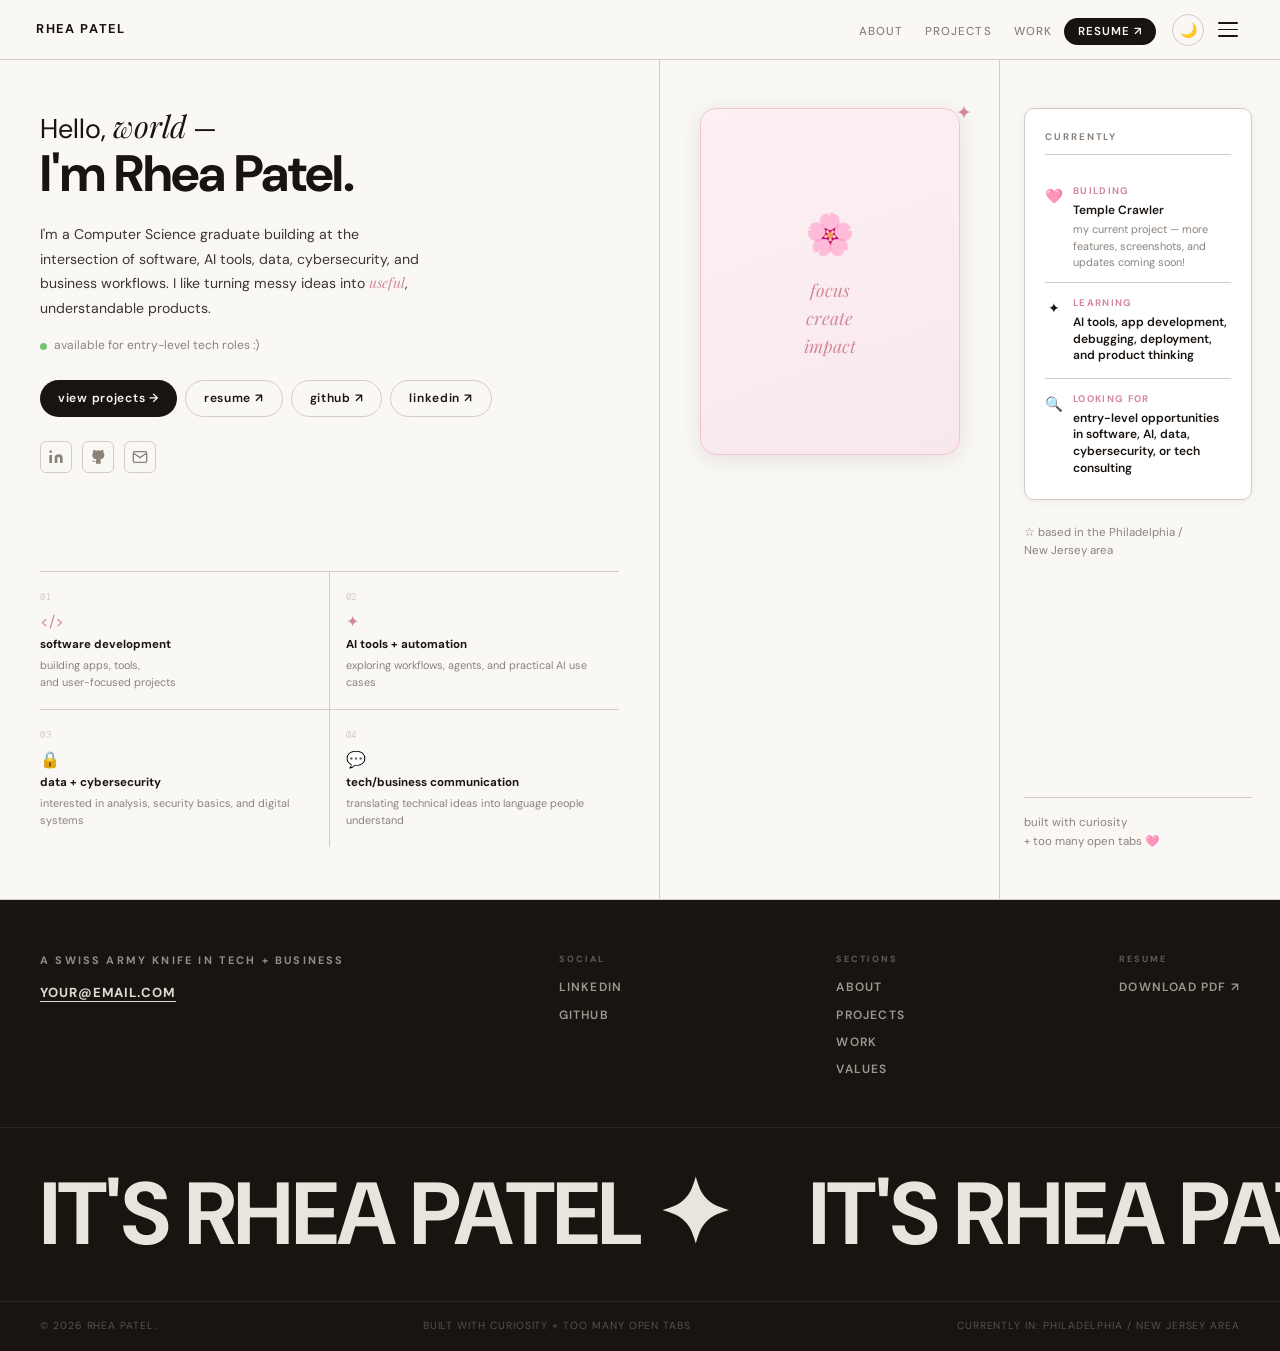
==== commit 36ad1abb: "Modified Theme Colors + Layout" ====
--- a/index.html
+++ b/index.html
@@ -1,49 +1,40 @@
 <!DOCTYPE html>
 <html lang="en">
 <head>
-  <meta charset="UTF-8" />
-  <meta name="viewport" content="width=device-width, initial-scale=1.0" />
-  <meta name="description" content="Rhea Patel — CS graduate, builder, and creative problem-solver." />
+  <meta charset="UTF-8"/>
+  <meta name="viewport" content="width=device-width, initial-scale=1.0"/>
+  <meta name="description" content="Rhea Patel — CS graduate building at the intersection of software, AI tools, and business."/>
   <title>Rhea Patel</title>
-
-  <!-- ✏️ FONTS: Replace this link to swap fonts globally -->
-  <link rel="preconnect" href="https://fonts.googleapis.com" />
-  <link rel="preconnect" href="https://fonts.gstatic.com" crossorigin />
-  <link href="https://fonts.googleapis.com/css2?family=Space+Grotesk:wght@300;400;500;600;700&family=DM+Mono:wght@400;500&display=swap" rel="stylesheet" />
-
-  <link rel="stylesheet" href="css/global.css" />
-  <link rel="stylesheet" href="css/home.css" />
+  <!-- ✏️ FONTS: Replace link below to swap fonts globally -->
+  <link rel="preconnect" href="https://fonts.googleapis.com"/>
+  <link rel="preconnect" href="https://fonts.gstatic.com" crossorigin/>
+  <link href="https://fonts.googleapis.com/css2?family=DM+Sans:ital,opsz,wght@0,9..40,300;0,9..40,400;0,9..40,500;0,9..40,600;0,9..40,700;1,9..40,300&family=Playfair+Display:ital,wght@1,400;1,500&family=DM+Mono:wght@400;500&display=swap" rel="stylesheet"/>
+  <link rel="stylesheet" href="css/global.css"/>
+  <link rel="stylesheet" href="css/home.css"/>
 </head>
 <body class="page-top">
 
-  <!-- ============================================================
-    NAVIGATION
-    ✏️ NAV: Update the resume link below with your actual PDF path
-    ============================================================ -->
+  <!-- ── NAV ── -->
   <nav class="nav" id="nav">
-    <a href="index.html" class="nav-logo" aria-label="Rhea Patel — Home">Rhea Patel</a>
-
+    <a href="index.html" class="nav-logo">Rhea Patel</a>
     <div class="nav-right">
       <ul class="nav-links">
         <li><a href="about.html"      data-page="about.html">About</a></li>
         <li><a href="projects.html"   data-page="projects.html">Projects</a></li>
         <li><a href="experience.html" data-page="experience.html">Work</a></li>
-        <!-- ✏️ RESUME: Replace # with your resume PDF path, e.g. assets/resume/RheaPatel_Resume.pdf -->
+        <!-- ✏️ RESUME: Replace # with your PDF path -->
         <li><a href="#" class="nav-resume" target="_blank" rel="noopener">Resume ↗</a></li>
       </ul>
-
-      <button class="nav-hamburger" id="hamburger" aria-label="Open menu" aria-expanded="false">
+      <button class="theme-toggle" aria-label="Switch to dark mode">🌙</button>
+      <button class="nav-hamburger" id="hamburger" aria-label="Open menu">
         <span></span><span></span><span></span>
       </button>
     </div>
   </nav>
 
-  <!-- ============================================================
-    HAMBURGER MENU OVERLAY
-    ✏️ MENU: Update email, LinkedIn, GitHub, and resume links below
-    ============================================================ -->
-  <div class="menu-overlay" id="menuOverlay" role="dialog" aria-label="Navigation menu">
-    <nav class="menu-links" aria-label="Main navigation">
+  <!-- ── HAMBURGER OVERLAY ── -->
+  <div class="menu-overlay" id="menuOverlay">
+    <nav class="menu-links">
       <a href="index.html"      class="menu-link-item"><span class="menu-num">01</span><span class="menu-label">Home</span></a>
       <a href="about.html"      class="menu-link-item"><span class="menu-num">02</span><span class="menu-label">About</span></a>
       <a href="projects.html"   class="menu-link-item"><span class="menu-num">03</span><span class="menu-label">Projects</span></a>
@@ -51,154 +42,176 @@
       <a href="values.html"     class="menu-link-item"><span class="menu-num">05</span><span class="menu-label">Values</span></a>
     </nav>
     <div class="menu-info">
-      <div class="menu-info-group">
-        <p class="menu-info-label">Location</p>
-        <!-- ✏️ LOCATION: Update as needed -->
-        <p class="menu-info-val">Philadelphia, PA<br>/ New Jersey area</p>
-      </div>
-      <div class="menu-info-group">
-        <p class="menu-info-label">Email</p>
+      <div><p class="menu-info-label">Location</p>
+        <p class="menu-info-val">Philadelphia, PA / New Jersey area</p></div>
+      <div><p class="menu-info-label">Email</p>
+        <!-- ✏️ EMAIL -->
+        <div class="menu-info-val"><a href="mailto:your@email.com">your@email.com</a></div></div>
+      <div><p class="menu-info-label">Social</p>
         <div class="menu-info-val">
-          <!-- ✏️ EMAIL: Replace with your email -->
-          <a href="mailto:your@email.com">your@email.com</a>
-        </div>
-      </div>
-      <div class="menu-info-group">
-        <p class="menu-info-label">Social</p>
-        <div class="menu-info-val">
-          <!-- ✏️ SOCIAL: Replace # with your LinkedIn and GitHub URLs -->
           <a href="#" target="_blank" rel="noopener">LinkedIn</a>
-          <a href="#" target="_blank" rel="noopener">GitHub</a>
-        </div>
-      </div>
-      <div class="menu-info-group">
-        <p class="menu-info-label">Resume</p>
-        <div class="menu-info-val">
-          <!-- ✏️ RESUME: Replace # with your PDF path -->
-          <a href="#" target="_blank" rel="noopener">Download PDF</a>
-        </div>
-      </div>
+          <a href="#" target="_blank" rel="noopener">GitHub</a></div></div>
+      <div><p class="menu-info-label">Resume</p>
+        <div class="menu-info-val"><a href="#" target="_blank" rel="noopener">Download PDF ↗</a></div></div>
     </div>
   </div>
 
-  <!-- ============================================================
-    HERO
-    ============================================================ -->
+  <!-- ════════════════════════════════════════════
+       HOMEPAGE
+  ════════════════════════════════════════════════ -->
   <main>
+
+    <!-- ── HERO ────────────────────────────────── -->
     <section class="hero">
 
-      <!-- Left fixed column: name + social -->
+      <!-- LEFT: intro + CTA -->
       <div class="hero-left">
-        <div class="hero-greeting">
-          <p class="hero-hello">hello, world —</p>
-          <h1 class="hero-name">i'm Rhea<br>Patel.</h1>
-        </div>
-
-        <div class="hero-social-col">
-          <!-- ✏️ SOCIAL: Replace # with your URLs -->
-          <a href="#" target="_blank" rel="noopener" class="hero-social-link">Instagram</a>
-          <a href="#" target="_blank" rel="noopener" class="hero-social-link">LinkedIn</a>
-          <a href="#" target="_blank" rel="noopener" class="hero-social-link">GitHub</a>
-        </div>
-
-        <!-- Scrolling role labels — appear below social -->
-        <div class="hero-role-list">
-          <div class="hero-role-item">software development</div>
-          <div class="hero-role-item">AI tools</div>
-          <div class="hero-role-item">data analysis</div>
-          <div class="hero-role-item">cybersecurity</div>
-          <div class="hero-role-item">tech consulting</div>
-          <div class="hero-role-item">technical communication</div>
-        </div>
-      </div>
-
-      <!-- Center column: numbered callouts + photo area -->
+
+        <p class="hero-hello">Hello, <span class="accent">world</span> —</p>
+        <h1 class="hero-name">I'm Rhea Patel.</h1>
+
+        <p class="hero-bio">
+          I'm a Computer Science graduate building at the intersection of software,
+          AI tools, data, cybersecurity, and business workflows. I like turning messy
+          ideas into <span class="accent">useful</span>, understandable products.
+        </p>
+
+        <p class="hero-available">
+          <span class="available-dot"></span> available for entry-level tech roles :)
+        </p>
+
+        <!-- CTA buttons row -->
+        <div class="hero-btns">
+          <a href="projects.html" class="btn btn-solid">View Projects →</a>
+          <!-- ✏️ RESUME -->
+          <a href="#" class="btn btn-outline" target="_blank" rel="noopener">Resume ↗</a>
+          <!-- ✏️ GITHUB -->
+          <a href="#" class="btn btn-outline" target="_blank" rel="noopener">GitHub ↗</a>
+          <!-- ✏️ LINKEDIN -->
+          <a href="#" class="btn btn-outline" target="_blank" rel="noopener">LinkedIn ↗</a>
+        </div>
+
+        <!-- Social icon row -->
+        <div class="hero-social">
+          <!-- ✏️ SOCIAL ICONS: Replace # with your URLs -->
+          <a href="#" class="hero-social-icon" target="_blank" rel="noopener" aria-label="LinkedIn">
+            <svg width="16" height="16" viewBox="0 0 24 24" fill="currentColor"><path d="M16 8a6 6 0 0 1 6 6v7h-4v-7a2 2 0 0 0-2-2 2 2 0 0 0-2 2v7h-4v-7a6 6 0 0 1 6-6z"/><rect x="2" y="9" width="4" height="12"/><circle cx="4" cy="4" r="2"/></svg>
+          </a>
+          <a href="#" class="hero-social-icon" target="_blank" rel="noopener" aria-label="GitHub">
+            <svg width="16" height="16" viewBox="0 0 24 24" fill="currentColor"><path d="M9 19c-5 1.5-5-2.5-7-3m14 6v-3.87a3.37 3.37 0 0 0-.94-2.61c3.14-.35 6.44-1.54 6.44-7A5.44 5.44 0 0 0 20 4.77 5.07 5.07 0 0 0 19.91 1S18.73.65 16 2.48a13.38 13.38 0 0 0-7 0C6.27.65 5.09 1 5.09 1A5.07 5.07 0 0 0 5 4.77a5.44 5.44 0 0 0-1.5 3.78c0 5.42 3.3 6.61 6.44 7A3.37 3.37 0 0 0 9 18.13V22"/></svg>
+          </a>
+          <a href="mailto:your@email.com" class="hero-social-icon" aria-label="Email">
+            <svg width="16" height="16" viewBox="0 0 24 24" fill="none" stroke="currentColor" stroke-width="2"><path d="M4 4h16c1.1 0 2 .9 2 2v12c0 1.1-.9 2-2 2H4c-1.1 0-2-.9-2-2V6c0-1.1.9-2 2-2z"/><polyline points="22,6 12,13 2,6"/></svg>
+          </a>
+        </div>
+
+        <!-- Role callouts -->
+        <div class="hero-callouts">
+          <div class="callout-item" data-reveal>
+            <span class="callout-num">01</span>
+            <div>
+              <p class="callout-icon">&lt;/&gt;</p>
+              <p class="callout-title">software development</p>
+              <p class="callout-desc">building apps, tools,<br>and user-focused projects</p>
+            </div>
+          </div>
+          <div class="callout-item" data-reveal>
+            <span class="callout-num">02</span>
+            <div>
+              <p class="callout-icon">✦</p>
+              <p class="callout-title">AI tools + automation</p>
+              <p class="callout-desc">exploring workflows, agents, and practical AI use cases</p>
+            </div>
+          </div>
+          <div class="callout-item" data-reveal>
+            <span class="callout-num">03</span>
+            <div>
+              <p class="callout-icon">🔒</p>
+              <p class="callout-title">data + cybersecurity</p>
+              <p class="callout-desc">interested in analysis, security basics, and digital systems</p>
+            </div>
+          </div>
+          <div class="callout-item" data-reveal>
+            <span class="callout-num">04</span>
+            <div>
+              <p class="callout-icon">💬</p>
+              <p class="callout-title">tech/business communication</p>
+              <p class="callout-desc">translating technical ideas into language people understand</p>
+            </div>
+          </div>
+        </div>
+
+      </div><!-- /hero-left -->
+
+      <!-- CENTER: photo -->
       <div class="hero-center">
-        <p class="hero-ima">i'm a cs grad who builds things.</p>
-
-        <div class="hero-callouts">
-          <div class="hero-callout">
-            <span class="callout-num">[01]</span>
-            <div class="callout-body">
-              <strong>software development</strong>
-              <p>building apps, tools, and user-focused projects</p>
-            </div>
-          </div>
-          <div class="hero-callout">
-            <span class="callout-num">[02]</span>
-            <div class="callout-body">
-              <strong>AI tools + automation</strong>
-              <p>exploring workflows, agents, and practical AI use cases</p>
-            </div>
-          </div>
-          <div class="hero-callout">
-            <span class="callout-num">[03]</span>
-            <div class="callout-body">
-              <strong>data + cybersecurity</strong>
-              <p>interested in analysis, security basics, and digital systems</p>
-            </div>
-          </div>
-          <div class="hero-callout">
-            <span class="callout-num">[04]</span>
-            <div class="callout-body">
-              <strong>tech/business communication</strong>
-              <p>translating technical ideas into language people understand</p>
-            </div>
-          </div>
-        </div>
-
-        <!-- Photo / image placeholder -->
         <!--
-          ✏️ IMAGE: Replace the placeholder div below with:
-          <img src="assets/images/rhea-photo.jpg" alt="Rhea Patel" class="hero-photo" />
+          ✏️ PHOTO: Replace the placeholder below with:
+          <img src="assets/images/rhea-hero.jpg" alt="Rhea Patel" class="hero-photo" />
         -->
-        <div class="hero-photo-placeholder">
-          <span>📸 photo coming soon</span>
-        </div>
-      </div>
-
-      <!-- Right column: status + CTA -->
+        <div class="hero-photo-wrap">
+          <div class="hero-photo-placeholder">
+            <div class="photo-inner">
+              <span class="photo-emoji">🌸</span>
+              <p class="photo-label">focus<br>create<br>impact</p>
+            </div>
+          </div>
+          <div class="hero-photo-sparkle">✦</div>
+        </div>
+      </div>
+
+      <!-- RIGHT: currently + location -->
       <div class="hero-right">
-        <p class="hero-available">
-          <span class="available-dot"></span>
-          available for entry-level tech roles :)
-        </p>
-
-        <a href="projects.html" class="btn-pill">view projects →</a>
-
-        <p class="hero-location">☆ based in the Philadelphia<br>/ New Jersey area</p>
+        <div class="currently-box">
+          <p class="currently-header">currently</p>
+
+          <div class="currently-item">
+            <span class="currently-icon building">🩷</span>
+            <div>
+              <p class="currently-label">building</p>
+              <p class="currently-val">Temple Crawler</p>
+              <!-- ✏️ CURRENTLY: Update as your project evolves -->
+              <p class="currently-sub">my current project — more features, screenshots, and updates coming soon!</p>
+            </div>
+          </div>
+
+          <div class="currently-item">
+            <span class="currently-icon">✦</span>
+            <div>
+              <p class="currently-label">learning</p>
+              <!-- ✏️ CURRENTLY LEARNING: Update regularly -->
+              <p class="currently-val">AI tools, app development, debugging, deployment, and product thinking</p>
+            </div>
+          </div>
+
+          <div class="currently-item">
+            <span class="currently-icon">🔍</span>
+            <div>
+              <p class="currently-label">looking for</p>
+              <!-- ✏️ JOB SEARCH: Update as needed -->
+              <p class="currently-val">entry-level opportunities in software, AI, data, cybersecurity, or tech consulting</p>
+            </div>
+          </div>
+        </div>
+
+        <p class="hero-location">☆ based in the Philadelphia /<br>New Jersey area</p>
+        <p class="hero-tagline">built with curiosity<br>+ too many open tabs 🩷</p>
       </div>
 
     </section>
 
-    <!-- Short about teaser below fold -->
-    <section class="home-bio">
-      <div class="home-bio-inner">
-        <p class="home-bio-text" data-reveal>
-          i think deeply about where technology, people, and communication
-          meet — and how building useful software can make those intersections
-          better. i believe in learning by doing, starting before i'm ready,
-          and making sure what i build actually helps someone.
-        </p>
-        <a href="about.html" class="btn-pill btn-pill-outline" data-reveal>read more about me →</a>
-      </div>
-    </section>
   </main>
 
-  <!-- ============================================================
-    FOOTER — shared on all pages. Copy this block to each page.
-    ✏️ FOOTER: Update email, social links, resume link below
-    ============================================================ -->
+  <!-- ── FOOTER ── -->
   <footer class="footer">
     <div class="footer-top">
       <div>
-        <p class="footer-tagline">Building where tech meets real people</p>
-        <!-- ✏️ EMAIL: Replace with your email -->
+        <p class="footer-tagline">A Swiss Army Knife in Tech + Business</p>
+        <!-- ✏️ EMAIL -->
         <a href="mailto:your@email.com" class="footer-email">your@email.com</a>
       </div>
       <div class="footer-col">
         <p class="footer-col-label">Social</p>
-        <!-- ✏️ SOCIAL: Replace # with actual URLs -->
         <a href="#" target="_blank" rel="noopener">LinkedIn</a>
         <a href="#" target="_blank" rel="noopener">GitHub</a>
       </div>
@@ -211,29 +224,19 @@
       </div>
       <div class="footer-col">
         <p class="footer-col-label">Resume</p>
-        <!-- ✏️ RESUME: Replace # with PDF path -->
-        <a href="#" target="_blank" rel="noopener">Download PDF</a>
-      </div>
-    </div>
-
-    <!-- Scrolling marquee -->
+        <a href="#" target="_blank" rel="noopener">Download PDF ↗</a>
+      </div>
+    </div>
     <div class="footer-marquee" aria-hidden="true">
       <div class="footer-marquee-inner">
-        <span>Rhea Patel ✦</span>
-        <span>Rhea Patel ✦</span>
-        <span>Rhea Patel ✦</span>
-        <span>Rhea Patel ✦</span>
-        <span>Rhea Patel ✦</span>
-        <span>Rhea Patel ✦</span>
-        <span>Rhea Patel ✦</span>
-        <span>Rhea Patel ✦</span>
-      </div>
-    </div>
-
+        <span>IT'S RHEA PATEL ✦</span><span>IT'S RHEA PATEL ✦</span>
+        <span>IT'S RHEA PATEL ✦</span><span>IT'S RHEA PATEL ✦</span>
+        <span>IT'S RHEA PATEL ✦</span><span>IT'S RHEA PATEL ✦</span>
+      </div>
+    </div>
     <div class="footer-bottom">
-      <p>© <span id="year"></span> Rhea Patel.</p>
+      <p>© <span class="js-year"></span> Rhea Patel.</p>
       <p>built with curiosity + too many open tabs</p>
-      <!-- ✏️ LOCATION: Update as needed -->
       <p>currently in: Philadelphia / New Jersey area</p>
     </div>
   </footer>
--- a/css/global.css
+++ b/css/global.css
@@ -1,86 +1,150 @@
-/* =============================================================
-   RHEA PATEL — PORTFOLIO
-   css/global.css
-
-   ✏️ FONTS: Currently using Space Grotesk (closest free alternative
-   to the Swiss grotesque in the reference). To swap fonts, change
-   the Google Fonts import in each HTML file and update --font-body
-   and --font-display below.
-
-   ✏️ COLORS: Edit the four main tokens in :root to restyle everything.
-   ============================================================= */
-
-/* ── Google Fonts loaded per-page in each HTML file ── */
-
-/* ── TOKENS ─────────────────────────────────────────────────── */
+/* ================================================================
+   RHEA PATEL — PORTFOLIO  |  css/global.css
+   Design system, nav, hamburger, footer, cursor, theme toggle
+
+   ✏️ COLORS: Edit the CSS variables in :root (light) and
+      body.dark (dark) to restyle. Both themes are defined below.
+   ✏️ FONTS: Change the Google Fonts import in each HTML <head>
+      and update --font-sans / --font-accent below.
+================================================================ */
+
+/* ── GOOGLE FONTS ─────────────────────────────────────────────
+   Main sans: DM Sans — clean, friendly, modern, not overdone
+   Accent:    Playfair Display italic — elegant, personal, chic
+   Mono:      DM Mono — labels and metadata
+   ✏️ FONTS: Replace font links in HTML + variable names below
+   ───────────────────────────────────────────────────────────── */
+
+/* ── LIGHT MODE TOKENS (default) ─────────────────────────────── */
 :root {
-  /* ✏️ COLORS — edit here to restyle everything */
-  --white:        #FAFAF8;   /* warm ivory page background          */
-  --white-pure:   #FFFFFF;
-  --ink:          #111010;   /* near-black headings + body           */
-  --ink-mid:      #3A3A38;   /* secondary text                       */
-  --ink-muted:    #8A8A85;   /* labels, metadata, light text         */
-  --ink-ghost:    #C8C8C2;   /* faint rules, borders                 */
-  --accent:       #DDA0AA;   /* ✏️ girly sprinkle — dusty rose accent
-                                 used very sparingly; change/remove   */
-  --footer-bg:    #111010;   /* dark footer                          */
-
-  /* ✏️ FONTS */
-  --font-body:    'Space Grotesk', 'Helvetica Neue', sans-serif;
-  --font-display: 'Space Grotesk', 'Helvetica Neue', sans-serif;
-  --font-mono:    'DM Mono', monospace;
-
-  /* Spacing */
-  --nav-h: 64px;
-
-  /* Radius */
-  --radius-card: 8px;
-
-  /* Transition */
-  --ease: 0.24s cubic-bezier(0.4, 0, 0.2, 1);
-}
-
-/* ── RESET ───────────────────────────────────────────────────── */
+  /* ✏️ BACKGROUND / SURFACE */
+  --bg:          #FAF8F5;   /* warm ivory page background */
+  --bg-2:        #F5F1EC;   /* slightly deeper ivory, cards/sections */
+  --surface:     #FFFFFF;   /* pure white for cards */
+  --surface-alt: #F9F4F0;   /* soft blush card background */
+
+  /* ✏️ TEXT */
+  --ink:         #1A1410;   /* near-black, main text */
+  --ink-mid:     #3D3530;   /* charcoal, secondary text */
+  --ink-muted:   #8C827A;   /* warm gray, labels/metadata */
+  --ink-ghost:   #D4CBC4;   /* very light, dividers/borders */
+
+  /* ✏️ ACCENT — blush/rose/mauve palette */
+  --blush:       #F2C4CE;   /* soft blush pink — badges, hover borders */
+  --rose:        #D4899A;   /* dusty rose — active states, links */
+  --mauve:       #C9A0AC;   /* muted mauve — selected text, accents */
+  --blush-bg:    #FDF0F3;   /* very pale pink — card/section tint */
+  --blush-bg-2:  #F7E8ED;   /* slightly deeper blush bg */
+  --gold-soft:   #C9A96E;   /* muted gold — star cursor, sparkles */
+
+  /* Status colors */
+  --status-done-bg:   #F0F7EE;
+  --status-done-text: #4A7A3A;
+  --status-wip-bg:    #FDF4E7;
+  --status-wip-text:  #9A6820;
+
+  /* Footer */
+  --footer-bg:   #1A1410;
+  --footer-text: rgba(250,248,245,0.85);
+
+  /* UI */
+  --nav-h:      60px;
+  --radius-sm:   6px;
+  --radius-md:  10px;
+  --radius-lg:  16px;
+  --shadow-sm:  0 1px 8px rgba(26,20,16,0.06);
+  --shadow-md:  0 4px 24px rgba(26,20,16,0.10);
+  --ease:       0.22s cubic-bezier(0.4,0,0.2,1);
+
+  /* Fonts */
+  --font-sans:   'DM Sans', 'Helvetica Neue', sans-serif;
+  --font-accent: 'Playfair Display', Georgia, serif;
+  --font-mono:   'DM Mono', monospace;
+}
+
+/* ── DARK MODE TOKENS ─────────────────────────────────────────── */
+body.dark {
+  --bg:          #1C1714;   /* deep espresso/charcoal */
+  --bg-2:        #231E1A;   /* slightly lighter */
+  --surface:     #2A2420;   /* card background */
+  --surface-alt: #2F2826;   /* slightly warmer card */
+
+  --ink:         #F5F0EB;   /* warm off-white */
+  --ink-mid:     #C8BEB6;   /* warm medium gray */
+  --ink-muted:   #7A6E68;   /* muted warm gray */
+  --ink-ghost:   #3A3230;   /* dark dividers */
+
+  --blush:       #C4849A;   /* slightly deeper blush for dark bg */
+  --rose:        #D4899A;   /* same rose works on dark */
+  --mauve:       #B08890;
+  --blush-bg:    #2E2226;   /* dark blush-tinted card */
+  --blush-bg-2:  #341E24;
+  --gold-soft:   #C9A96E;
+
+  --status-done-bg:   #1E2E1A;
+  --status-done-text: #7AC06A;
+  --status-wip-bg:    #2E2410;
+  --status-wip-text:  #C99040;
+
+  --footer-bg:   #100E0C;
+  --footer-text: rgba(245,240,235,0.75);
+
+  --shadow-sm:  0 1px 8px rgba(0,0,0,0.28);
+  --shadow-md:  0 4px 24px rgba(0,0,0,0.38);
+}
+
+/* ── RESET ────────────────────────────────────────────────────── */
 *, *::before, *::after { box-sizing: border-box; margin: 0; padding: 0; }
-html   { scroll-behavior: smooth; font-size: 16px; -webkit-font-smoothing: antialiased; }
-body   {
-  font-family: var(--font-body);
-  background:  var(--white);
-  color:        var(--ink);
-  line-height:  1.6;
-  overflow-x:   hidden;
-  cursor: none; /* custom cursor active */
-}
-a   { text-decoration: none; color: inherit; }
-img { max-width: 100%; display: block; }
-ul  { list-style: none; }
-button { font-family: inherit; cursor: none; }
+html {
+  scroll-behavior: smooth;
+  font-size: 16px;
+  -webkit-font-smoothing: antialiased;
+  -moz-osx-font-smoothing: grayscale;
+}
+body {
+  font-family: var(--font-sans);
+  background: var(--bg);
+  color: var(--ink);
+  line-height: 1.6;
+  overflow-x: hidden;
+  cursor: none;
+  transition: background 0.3s ease, color 0.3s ease;
+}
+a         { text-decoration: none; color: inherit; }
+img       { max-width: 100%; display: block; }
+ul        { list-style: none; }
+button    { font-family: inherit; cursor: none; }
+strong    { font-weight: 600; }
+
+/* ── ACCENT FONT ─────────────────────────────────────────────── */
+/* Apply .accent to words like "world", "Rhea", "useful" for the
+   elegant italic serif look from the mockup */
+.accent {
+  font-family: var(--font-accent);
+  font-style: italic;
+  font-weight: 400;
+  color: inherit;
+}
 
 /* ── CUSTOM CURSOR ───────────────────────────────────────────── */
-/* ✏️ CURSOR: Change the symbol in main.js (search "cursorChar")
-   Change color with --cursor-color below                         */
-:root { --cursor-color: var(--ink); }
-
-.cursor {
+/* ✏️ CURSOR: Change cursorChar in main.js. Color = --gold-soft */
+.cursor-star {
   position: fixed;
   pointer-events: none;
   z-index: 9999;
-  mix-blend-mode: multiply;
-  transition: opacity 0.2s;
-}
-.cursor-star {
-  font-size: 20px;
-  color: var(--cursor-color);
+  font-size: 18px;
+  color: var(--gold-soft);
   line-height: 1;
   user-select: none;
-  /* smooth lag behind mouse for trail feel */
-  transition: left 0.1s ease, top 0.1s ease, transform 0.35s ease;
-  transform: translate(-50%, -50%) rotate(0deg);
-}
-/* Bigger + rotated on hoverable elements */
-body.cursor-hover .cursor-star {
-  transform: translate(-50%, -50%) rotate(30deg) scale(1.5);
-}
+  transform: translate(-50%, -50%);
+  transition: transform 0.3s ease, opacity 0.2s ease;
+  will-change: left, top;
+}
+body.dark .cursor-star { color: var(--blush); }
+.cursor-star.hover-active {
+  transform: translate(-50%, -50%) scale(1.6) rotate(20deg);
+}
+@media (pointer: coarse) { .cursor-star { display: none; } }
 
 /* ── NAVIGATION ──────────────────────────────────────────────── */
 .nav {
@@ -88,88 +152,110 @@
   top: 0; left: 0; right: 0;
   height: var(--nav-h);
   z-index: 500;
-  background: var(--white);
+  background: var(--bg);
   border-bottom: 1px solid var(--ink-ghost);
   display: flex;
   align-items: center;
   justify-content: space-between;
-  padding: 0 40px;
-  transition: border-color var(--ease);
-}
-
-/* Logo */
+  padding: 0 36px;
+  transition: background 0.3s ease, border-color 0.3s ease;
+}
+
+/* Logo — "RHEA PATEL" bold small caps */
 .nav-logo {
-  font-size: 0.82rem;
-  font-weight: 700;
-  letter-spacing: 0.12em;
+  font-family: var(--font-sans);
+  font-size: 0.8rem;
+  font-weight: 700;
+  letter-spacing: 0.13em;
   text-transform: uppercase;
   color: var(--ink);
-  line-height: 1;
-}
-
-/* Right-side links */
+  transition: color var(--ease);
+}
+.nav-logo:hover { color: var(--rose); }
+
+/* Right group */
+.nav-right {
+  display: flex;
+  align-items: center;
+  gap: 2px;
+}
+
+/* Nav links */
 .nav-links {
   display: flex;
   align-items: center;
-  gap: 8px;
+  gap: 2px;
+  margin-right: 8px;
 }
 .nav-links a {
   font-size: 0.72rem;
   font-weight: 500;
-  letter-spacing: 0.1em;
-  text-transform: uppercase;
-  color: var(--ink-mid);
-  padding: 6px 10px;
-  border-radius: 4px;
-  transition: color var(--ease);
-}
-.nav-links a:hover,
-.nav-links a.active { color: var(--ink); }
-
-/* Resume pill link in nav */
+  letter-spacing: 0.09em;
+  text-transform: uppercase;
+  color: var(--ink-muted);
+  padding: 5px 10px;
+  border-radius: var(--radius-sm);
+  transition: color var(--ease), background var(--ease);
+}
+.nav-links a:hover  { color: var(--ink); }
+.nav-links a.active { color: var(--ink); font-weight: 600; }
+
+/* Resume pill */
 .nav-resume {
-  background: var(--ink);
-  color: var(--white) !important;
-  padding: 7px 16px !important;
+  background: var(--ink) !important;
+  color: var(--bg) !important;
+  padding: 6px 14px !important;
   border-radius: 100px !important;
-}
-.nav-resume:hover { opacity: 0.8; }
-
-/* Right group: links + hamburger */
-.nav-right {
+  font-weight: 600 !important;
+  transition: opacity var(--ease) !important;
+}
+.nav-resume:hover { opacity: 0.75 !important; }
+
+/* ── THEME TOGGLE ─────────────────────────────────────────────── */
+/* ✏️ TOGGLE: Styled as a small icon button between resume + hamburger */
+.theme-toggle {
+  background: none;
+  border: 1px solid var(--ink-ghost);
+  border-radius: 100px;
+  width: 32px;
+  height: 32px;
   display: flex;
   align-items: center;
-  gap: 0;
-}
-
-/* Hamburger button */
+  justify-content: center;
+  font-size: 14px;
+  color: var(--ink-muted);
+  margin: 0 6px;
+  transition: border-color var(--ease), color var(--ease), background var(--ease);
+  flex-shrink: 0;
+  cursor: none;
+}
+.theme-toggle:hover {
+  border-color: var(--rose);
+  color: var(--rose);
+}
+
+/* ── HAMBURGER ────────────────────────────────────────────────── */
 .nav-hamburger {
   background: none;
   border: none;
-  padding: 8px;
+  padding: 6px;
   display: flex;
   flex-direction: column;
   gap: 5px;
   cursor: none;
-  margin-left: 12px;
 }
 .nav-hamburger span {
   display: block;
-  width: 22px;
+  width: 20px;
   height: 1.5px;
   background: var(--ink);
   border-radius: 2px;
+  transform-origin: center;
   transition: transform var(--ease), opacity var(--ease), width var(--ease);
-  transform-origin: center;
-}
-/* X state when menu open */
-.nav-hamburger.open span:nth-child(1) {
-  transform: translateY(6.5px) rotate(45deg);
-}
+}
+.nav-hamburger.open span:nth-child(1) { transform: translateY(6.5px) rotate(45deg); }
 .nav-hamburger.open span:nth-child(2) { opacity: 0; width: 0; }
-.nav-hamburger.open span:nth-child(3) {
-  transform: translateY(-6.5px) rotate(-45deg);
-}
+.nav-hamburger.open span:nth-child(3) { transform: translateY(-6.5px) rotate(-45deg); }
 
 /* ── HAMBURGER MENU OVERLAY ──────────────────────────────────── */
 .menu-overlay {
@@ -177,15 +263,15 @@
   top: var(--nav-h);
   left: 0; right: 0; bottom: 0;
   z-index: 400;
-  background: var(--white);
-  display: flex;
-  padding: 60px 40px 40px;
-  gap: 60px;
+  background: var(--bg);
+  display: flex;
+  gap: 0;
   opacity: 0;
   pointer-events: none;
-  transform: translateY(-12px);
-  transition: opacity 0.28s ease, transform 0.28s ease;
+  transform: translateY(-8px);
+  transition: opacity 0.25s ease, transform 0.25s ease;
   overflow-y: auto;
+  border-top: 1px solid var(--ink-ghost);
 }
 .menu-overlay.open {
   opacity: 1;
@@ -196,55 +282,52 @@
 /* Left: big numbered links */
 .menu-links {
   flex: 1;
-  display: flex;
-  flex-direction: column;
-  gap: 0;
+  padding: 48px 48px 48px 40px;
+  border-right: 1px solid var(--ink-ghost);
 }
 .menu-link-item {
   display: flex;
   align-items: baseline;
-  gap: 20px;
-  padding: 18px 0;
+  gap: 18px;
+  padding: 16px 0;
   border-bottom: 1px solid var(--ink-ghost);
-  text-decoration: none;
   color: var(--ink);
-  transition: gap var(--ease);
+  transition: gap var(--ease), color var(--ease);
 }
 .menu-link-item:first-child { border-top: 1px solid var(--ink-ghost); }
-.menu-link-item:hover { gap: 32px; }
+.menu-link-item:hover { gap: 28px; color: var(--rose); }
 .menu-num {
-  font-size: 0.75rem;
-  font-weight: 400;
-  letter-spacing: 0.08em;
+  font-family: var(--font-mono);
+  font-size: 0.68rem;
   color: var(--ink-ghost);
-  width: 28px;
+  width: 24px;
   flex-shrink: 0;
+  letter-spacing: 0.06em;
 }
 .menu-label {
-  font-size: clamp(2rem, 5vw, 3.5rem);
+  font-size: clamp(1.8rem, 4.5vw, 3rem);
   font-weight: 700;
   letter-spacing: -0.02em;
   text-transform: uppercase;
   line-height: 1;
 }
 
-/* Right: contact info block */
+/* Right: contact info */
 .menu-info {
-  width: 260px;
+  width: 280px;
   flex-shrink: 0;
+  padding: 48px 40px;
   display: flex;
   flex-direction: column;
   gap: 28px;
-  padding-top: 4px;
-}
-.menu-info-group {}
+}
 .menu-info-label {
-  font-size: 0.62rem;
-  font-weight: 600;
-  letter-spacing: 0.18em;
-  text-transform: uppercase;
-  color: var(--ink-muted);
-  margin-bottom: 8px;
+  font-size: 0.58rem;
+  font-weight: 700;
+  letter-spacing: 0.2em;
+  text-transform: uppercase;
+  color: var(--rose);           /* blush accent on labels */
+  margin-bottom: 7px;
 }
 .menu-info-val {
   font-size: 0.82rem;
@@ -253,82 +336,155 @@
 }
 .menu-info-val a {
   display: block;
-  font-size: 0.82rem;
-  font-weight: 600;
-  letter-spacing: 0.08em;
+  font-size: 0.78rem;
+  font-weight: 700;
+  letter-spacing: 0.1em;
   text-transform: uppercase;
   color: var(--ink);
   transition: color var(--ease);
 }
-.menu-info-val a:hover { color: var(--accent); }
-
-/* ── PAGE OFFSET (below fixed nav) ──────────────────────────── */
+.menu-info-val a:hover { color: var(--rose); }
+
+/* ── PAGE WRAPPER ─────────────────────────────────────────────── */
 .page-top { padding-top: var(--nav-h); }
 
-/* ── PAGE HEADING (giant heading used on inner pages) ────────── */
+/* ── PAGE HEADING ─────────────────────────────────────────────── */
 .page-heading {
-  font-size: clamp(3.5rem, 10vw, 8rem);
+  font-size: clamp(3rem, 9vw, 6.5rem);
   font-weight: 700;
   letter-spacing: -0.03em;
   text-transform: uppercase;
   line-height: 0.95;
   color: var(--ink);
 }
-
-/* ── ALL-CAPS LABEL ──────────────────────────────────────────── */
+.page-heading .sparkle {
+  color: var(--rose);
+  font-size: 0.45em;
+  vertical-align: super;
+}
+
+/* ── SECTION LABEL ────────────────────────────────────────────── */
 .label {
-  font-size: 0.62rem;
-  font-weight: 600;
+  font-size: 0.6rem;
+  font-weight: 700;
   letter-spacing: 0.2em;
   text-transform: uppercase;
   color: var(--ink-muted);
 }
-
-/* ── THIN DIVIDER ────────────────────────────────────────────── */
-.divider {
-  width: 100%;
-  height: 1px;
-  background: var(--ink-ghost);
-}
-
-/* ── PILL BUTTON ─────────────────────────────────────────────── */
-/* ✏️ BUTTON: Change background/color to restyle */
-.btn-pill {
+.label-rose {
+  font-size: 0.6rem;
+  font-weight: 700;
+  letter-spacing: 0.2em;
+  text-transform: uppercase;
+  color: var(--rose);
+}
+
+/* ── DIVIDER ──────────────────────────────────────────────────── */
+hr, .divider {
+  border: none;
+  border-top: 1px solid var(--ink-ghost);
+  margin: 0;
+}
+
+/* ── BUTTONS ──────────────────────────────────────────────────── */
+/* ✏️ BUTTONS: Main filled pill */
+.btn {
   display: inline-flex;
   align-items: center;
-  gap: 8px;
-  background: var(--ink);
-  color: var(--white);
-  font-size: 0.78rem;
+  gap: 6px;
+  font-family: var(--font-sans);
+  font-size: 0.75rem;
   font-weight: 600;
-  letter-spacing: 0.08em;
+  letter-spacing: 0.06em;
   text-transform: lowercase;
-  padding: 10px 22px;
+  padding: 8px 18px;
   border-radius: 100px;
   border: none;
-  transition: opacity var(--ease), transform var(--ease);
+  transition: opacity var(--ease), transform var(--ease), background var(--ease), color var(--ease);
   white-space: nowrap;
-}
-.btn-pill:hover { opacity: 0.75; transform: translateY(-1px); }
-
-.btn-pill-outline {
+  cursor: none;
+}
+.btn-solid {
+  background: var(--ink);
+  color: var(--bg);
+}
+.btn-solid:hover { opacity: 0.78; transform: translateY(-1px); }
+
+/* Outline button */
+.btn-outline {
   background: transparent;
   color: var(--ink);
   border: 1.5px solid var(--ink-ghost);
 }
-.btn-pill-outline:hover {
-  border-color: var(--ink);
-  opacity: 1;
-}
-
-/* ── FOOTER ──────────────────────────────────────────────────── */
+.btn-outline:hover {
+  border-color: var(--ink-mid);
+  transform: translateY(-1px);
+}
+
+/* Blush outline button */
+.btn-blush {
+  background: transparent;
+  color: var(--rose);
+  border: 1.5px solid var(--blush);
+}
+.btn-blush:hover {
+  background: var(--blush-bg);
+  border-color: var(--rose);
+  transform: translateY(-1px);
+}
+
+/* ── SKILL / CATEGORY TAGS ────────────────────────────────────── */
+.tag {
+  display: inline-block;
+  font-size: 0.62rem;
+  font-weight: 600;
+  letter-spacing: 0.08em;
+  text-transform: uppercase;
+  padding: 3px 10px;
+  border-radius: 100px;
+  border: 1px solid var(--ink-ghost);
+  color: var(--ink-mid);
+  background: var(--surface);
+  transition: border-color var(--ease), color var(--ease);
+}
+.tag:hover { border-color: var(--rose); color: var(--rose); }
+.tag-rose  { background: var(--blush-bg); border-color: var(--blush); color: var(--rose); }
+.tag-mauve { background: var(--blush-bg-2); border-color: var(--mauve); color: var(--mauve); }
+
+/* ── STATUS BADGES ────────────────────────────────────────────── */
+.badge {
+  display: inline-block;
+  font-size: 0.58rem;
+  font-weight: 700;
+  letter-spacing: 0.1em;
+  text-transform: uppercase;
+  padding: 3px 9px;
+  border-radius: 4px;
+}
+.badge-done { background: var(--status-done-bg); color: var(--status-done-text); }
+.badge-wip  { background: var(--status-wip-bg);  color: var(--status-wip-text); }
+
+/* ── SCROLL REVEAL ────────────────────────────────────────────── */
+.reveal {
+  opacity: 0;
+  transform: translateY(20px);
+  transition: opacity 0.55s ease, transform 0.55s ease;
+}
+.reveal.visible { opacity: 1; transform: translateY(0); }
+
+/* ── TEXT SELECTION ───────────────────────────────────────────── */
+::selection { background: var(--blush); color: var(--ink); }
+
+/* ── SCROLLBAR ────────────────────────────────────────────────── */
+::-webkit-scrollbar { width: 4px; }
+::-webkit-scrollbar-track { background: var(--bg); }
+::-webkit-scrollbar-thumb { background: var(--blush); border-radius: 2px; }
+
+/* ── FOOTER ───────────────────────────────────────────────────── */
 .footer {
   background: var(--footer-bg);
-  color: var(--white);
   overflow: hidden;
 }
-
-/* Top info row */
 .footer-top {
   display: flex;
   justify-content: space-between;
@@ -336,121 +492,101 @@
   flex-wrap: wrap;
   gap: 32px;
   padding: 52px 40px 40px;
-  border-bottom: 1px solid rgba(255,255,255,0.08);
+  border-bottom: 1px solid rgba(255,255,255,0.07);
 }
 .footer-tagline {
-  font-size: 0.72rem;
+  font-size: 0.68rem;
   font-weight: 700;
   letter-spacing: 0.2em;
   text-transform: uppercase;
-  color: rgba(255,255,255,0.9);
-  margin-bottom: 12px;
-}
-/* ✏️ FOOTER EMAIL: Replace the email here and in the HTML */
+  color: rgba(245,240,232,0.55);
+  margin-bottom: 10px;
+}
+/* ✏️ EMAIL: Update href and text content in each HTML file */
 .footer-email {
-  font-size: 0.88rem;
-  font-weight: 600;
-  text-transform: uppercase;
-  letter-spacing: 0.08em;
-  color: white;
+  font-size: 0.82rem;
+  font-weight: 700;
+  letter-spacing: 0.07em;
+  text-transform: uppercase;
+  color: rgba(245,240,232,0.9);
   text-decoration: underline;
   text-underline-offset: 4px;
-  transition: opacity var(--ease);
-}
-.footer-email:hover { opacity: 0.65; }
-
+  transition: color var(--ease);
+}
+.footer-email:hover { color: var(--blush); }
 .footer-col-label {
-  font-size: 0.58rem;
-  font-weight: 600;
-  letter-spacing: 0.2em;
-  text-transform: uppercase;
-  color: rgba(255,255,255,0.38);
+  font-size: 0.56rem;
+  font-weight: 700;
+  letter-spacing: 0.22em;
+  text-transform: uppercase;
+  color: rgba(245,240,232,0.32);
   margin-bottom: 12px;
 }
 .footer-col a {
   display: block;
-  font-size: 0.78rem;
+  font-size: 0.75rem;
   font-weight: 600;
   letter-spacing: 0.1em;
   text-transform: uppercase;
-  color: rgba(255,255,255,0.7);
+  color: rgba(245,240,232,0.6);
   margin-bottom: 8px;
   transition: color var(--ease);
 }
-.footer-col a:hover { color: white; }
+.footer-col a:hover { color: var(--blush); }
 
 /* Scrolling marquee */
 .footer-marquee {
-  padding: 20px 0;
-  border-bottom: 1px solid rgba(255,255,255,0.08);
+  padding: 16px 0;
   overflow: hidden;
   white-space: nowrap;
+  border-bottom: 1px solid rgba(255,255,255,0.07);
 }
 .footer-marquee-inner {
   display: inline-flex;
-  gap: 0;
-  animation: marqueeScroll 18s linear infinite;
-}
+  animation: marqueeRoll 20s linear infinite;
+}
+.footer-marquee-inner:hover { animation-play-state: paused; }
 .footer-marquee-inner span {
-  font-size: clamp(3.5rem, 9vw, 7rem);
+  font-size: clamp(3rem, 8vw, 5.5rem);
   font-weight: 700;
   letter-spacing: -0.02em;
   text-transform: uppercase;
-  color: white;
+  color: rgba(245,240,232,0.95);
   padding: 0 40px;
   white-space: nowrap;
 }
-@keyframes marqueeScroll {
+@keyframes marqueeRoll {
   from { transform: translateX(0); }
   to   { transform: translateX(-50%); }
 }
-.footer-marquee-inner:hover { animation-play-state: paused; }
-
-/* Bottom bar */
+
 .footer-bottom {
   display: flex;
   justify-content: space-between;
   align-items: center;
   flex-wrap: wrap;
   gap: 8px;
-  padding: 18px 40px;
+  padding: 16px 40px;
 }
 .footer-bottom p {
-  font-size: 0.68rem;
-  letter-spacing: 0.08em;
-  color: rgba(255,255,255,0.32);
-  text-transform: uppercase;
-}
-
-/* ── SCROLL REVEAL ───────────────────────────────────────────── */
-.reveal {
-  opacity: 0;
-  transform: translateY(22px);
-  transition: opacity 0.6s ease, transform 0.6s ease;
-}
-.reveal.visible { opacity: 1; transform: translateY(0); }
-
-/* ── SELECTION ───────────────────────────────────────────────── */
-::selection { background: var(--ink); color: var(--white); }
-
-/* ── SCROLLBAR ───────────────────────────────────────────────── */
-::-webkit-scrollbar { width: 4px; }
-::-webkit-scrollbar-track { background: var(--white); }
-::-webkit-scrollbar-thumb { background: var(--ink-ghost); border-radius: 2px; }
-
-/* ── RESPONSIVE ──────────────────────────────────────────────── */
+  font-size: 0.65rem;
+  letter-spacing: 0.09em;
+  text-transform: uppercase;
+  color: rgba(245,240,232,0.28);
+}
+
+/* ── RESPONSIVE ───────────────────────────────────────────────── */
 @media (max-width: 860px) {
   .nav { padding: 0 20px; }
-  /* Hide text nav links on mobile — hamburger only */
   .nav-links { display: none; }
-  .menu-overlay { flex-direction: column; padding: 40px 20px 40px; gap: 40px; }
-  .menu-info { width: 100%; }
-  .footer-top { padding: 40px 20px 32px; }
-  .footer-bottom { padding: 16px 20px; }
-}
-
+  .menu-overlay { flex-direction: column; }
+  .menu-links { border-right: none; border-bottom: 1px solid var(--ink-ghost); padding: 36px 20px; }
+  .menu-info  { width: 100%; padding: 32px 20px; }
+  .footer-top    { padding: 40px 20px 32px; }
+  .footer-bottom { padding: 14px 20px; }
+}
 @media (max-width: 600px) {
   body { cursor: auto; }
-  .cursor { display: none; }
-  .menu-label { font-size: 2rem; }
+  .cursor-star { display: none !important; }
+  .menu-label { font-size: 1.8rem; }
 }
--- a/css/home.css
+++ b/css/home.css
@@ -1,261 +1,328 @@
 /* css/home.css */
 
-/* ── HERO LAYOUT ──────────────────────────────────────────────
-   3-column layout matching the reference site's editorial spread:
-   Left: name + social + role labels (fixed feel)
-   Center: callouts + photo (scrolls)
-   Right: status + CTA + location (fixed feel)
+/* ── HERO LAYOUT ─────────────────────────────────────────────
+   3-column: left (intro/CTA/callouts) | center (photo) | right (currently)
+   Matches the mockup exactly
    ─────────────────────────────────────────────────────────── */
 .hero {
+  display: grid;
+  grid-template-columns: 1fr 340px 280px;
   min-height: calc(100vh - var(--nav-h));
-  display: grid;
-  grid-template-columns: 280px 1fr 220px;
-  gap: 0;
-  position: relative;
-}
-
-/* Left column */
+  border-bottom: 1px solid var(--ink-ghost);
+}
+
+/* ── LEFT COLUMN ─────────────────────────────────────────── */
 .hero-left {
-  padding: 52px 32px 52px 40px;
+  padding: 48px 40px 52px;
   border-right: 1px solid var(--ink-ghost);
   display: flex;
   flex-direction: column;
   gap: 0;
-  position: sticky;
-  top: var(--nav-h);
-  height: calc(100vh - var(--nav-h));
-  overflow: hidden;
 }
 
 .hero-hello {
-  font-size: 0.82rem;
-  color: var(--ink-muted);
-  letter-spacing: 0.04em;
-  margin-bottom: 8px;
-  animation: fadeUp 0.7s 0.1s ease both;
-}
+  font-size: 1.7rem;
+  font-weight: 400;
+  color: var(--ink);
+  line-height: 1.2;
+  margin-bottom: 0;
+  animation: heroFadeUp 0.6s 0.05s ease both;
+}
+/* "world" gets the accent font */
+.hero-hello .accent { font-size: 1.9rem; }
 
 .hero-name {
-  font-size: clamp(2.4rem, 4vw, 3.2rem);
+  font-size: clamp(2.2rem, 4.5vw, 3.2rem);
   font-weight: 700;
-  letter-spacing: -0.03em;
-  line-height: 1.05;
+  letter-spacing: -0.02em;
   color: var(--ink);
-  margin-bottom: 48px;
-  animation: fadeUp 0.7s 0.2s ease both;
-}
-
-.hero-social-col {
-  display: flex;
-  flex-direction: column;
-  gap: 4px;
+  line-height: 1.1;
+  margin-bottom: 20px;
+  animation: heroFadeUp 0.6s 0.12s ease both;
+}
+
+.hero-bio {
+  font-size: 0.88rem;
+  color: var(--ink-mid);
+  line-height: 1.75;
+  max-width: 400px;
+  margin-bottom: 16px;
+  animation: heroFadeUp 0.6s 0.2s ease both;
+}
+/* "useful" accent */
+.hero-bio .accent { font-size: 1em; color: var(--rose); }
+
+.hero-available {
+  display: flex;
+  align-items: center;
+  gap: 7px;
+  font-size: 0.75rem;
+  color: var(--ink-muted);
+  margin-bottom: 24px;
+  animation: heroFadeUp 0.6s 0.27s ease both;
+}
+.available-dot {
+  width: 7px; height: 7px; border-radius: 50%;
+  background: #72C472;
+  flex-shrink: 0;
+  animation: pulse 2.4s ease-in-out infinite;
+}
+@keyframes pulse { 0%,100%{opacity:1}50%{opacity:0.35} }
+
+/* Button row */
+.hero-btns {
+  display: flex;
+  flex-wrap: wrap;
+  gap: 8px;
+  margin-bottom: 24px;
+  animation: heroFadeUp 0.6s 0.34s ease both;
+}
+
+/* Social icons */
+.hero-social {
+  display: flex;
+  gap: 10px;
   margin-bottom: 40px;
-  animation: fadeUp 0.7s 0.3s ease both;
-}
-.hero-social-link {
-  font-size: 0.72rem;
-  font-weight: 600;
-  letter-spacing: 0.1em;
-  text-transform: uppercase;
-  color: var(--ink-mid);
-  transition: color var(--ease);
-}
-.hero-social-link:hover { color: var(--ink); }
-
-.hero-role-list {
-  display: flex;
-  flex-direction: column;
-  gap: 0;
-  margin-top: auto;
-  animation: fadeUp 0.7s 0.4s ease both;
-}
-.hero-role-item {
-  font-size: 0.75rem;
-  color: var(--ink-muted);
-  padding: 7px 0;
-  border-bottom: 1px solid var(--ink-ghost);
-  letter-spacing: 0.02em;
-}
-.hero-role-item:first-child { border-top: 1px solid var(--ink-ghost); }
-
-/* Center column */
-.hero-center {
-  padding: 52px 48px;
-  border-right: 1px solid var(--ink-ghost);
-}
-
-.hero-ima {
-  font-size: 0.82rem;
-  color: var(--ink-muted);
-  letter-spacing: 0.04em;
-  margin-bottom: 36px;
-  animation: fadeUp 0.7s 0.2s ease both;
-}
-
-/* [01] [02] numbered callouts */
+  animation: heroFadeUp 0.6s 0.40s ease both;
+}
+.hero-social-icon {
+  width: 32px; height: 32px;
+  border: 1px solid var(--ink-ghost);
+  border-radius: var(--radius-sm);
+  display: flex;
+  align-items: center;
+  justify-content: center;
+  color: var(--ink-muted);
+  transition: border-color var(--ease), color var(--ease);
+}
+.hero-social-icon:hover { border-color: var(--rose); color: var(--rose); }
+
+/* Role callouts grid */
 .hero-callouts {
   display: grid;
   grid-template-columns: 1fr 1fr;
   gap: 0;
-  margin-bottom: 48px;
-  animation: fadeUp 0.7s 0.3s ease both;
-}
-.hero-callout {
-  padding: 20px 0;
-  padding-right: 32px;
+  border-top: 1px solid var(--ink-ghost);
+  margin-top: auto;
+}
+.callout-item {
+  padding: 18px 16px 18px 0;
+  border-right: 1px solid var(--ink-ghost);
   border-bottom: 1px solid var(--ink-ghost);
-}
-.hero-callout:nth-child(odd)  { border-right: 1px solid var(--ink-ghost); padding-right: 32px; }
-.hero-callout:nth-child(even) { padding-left: 32px; padding-right: 0; }
-.hero-callout:nth-child(1),
-.hero-callout:nth-child(2)    { border-top: 1px solid var(--ink-ghost); }
+  position: relative;
+}
+.callout-item:nth-child(even) {
+  padding-left: 16px;
+  padding-right: 0;
+  border-right: none;
+}
+.callout-item:nth-child(3),
+.callout-item:nth-child(4) { border-bottom: none; }
 
 .callout-num {
-  font-size: 0.65rem;
-  font-weight: 400;
+  font-family: var(--font-mono);
+  font-size: 0.58rem;
   color: var(--ink-ghost);
   letter-spacing: 0.06em;
   display: block;
-  margin-bottom: 6px;
-}
-.callout-body strong {
-  display: block;
-  font-size: 0.82rem;
+  margin-bottom: 4px;
+}
+.callout-icon {
+  font-size: 1rem;
+  color: var(--rose);
+  margin-bottom: 4px;
+  font-style: normal;
+}
+.callout-title {
+  font-size: 0.72rem;
   font-weight: 700;
-  letter-spacing: 0.02em;
   color: var(--ink);
   margin-bottom: 4px;
-}
-.callout-body p {
-  font-size: 0.75rem;
-  color: var(--ink-muted);
-  line-height: 1.5;
-}
-
-/* Photo placeholder */
+  line-height: 1.3;
+}
+.callout-desc {
+  font-size: 0.68rem;
+  color: var(--ink-muted);
+  line-height: 1.55;
+}
+
+/* ── CENTER COLUMN ─────────────────────────────────────────── */
+.hero-center {
+  padding: 48px 28px;
+  border-right: 1px solid var(--ink-ghost);
+  display: flex;
+  align-items: flex-start;
+  justify-content: center;
+}
+
+.hero-photo-wrap {
+  position: relative;
+  width: 100%;
+  max-width: 260px;
+}
+
+/* ✏️ PHOTO: Real photo will inherit this style */
+.hero-photo {
+  width: 100%;
+  border-radius: var(--radius-lg);
+  box-shadow: var(--shadow-md);
+}
+
 .hero-photo-placeholder {
-  height: 280px;
-  background: var(--ink-ghost);
-  opacity: 0.35;
-  border-radius: var(--radius-card);
+  width: 100%;
+  aspect-ratio: 3/4;
+  background: linear-gradient(160deg, var(--blush-bg) 0%, var(--blush-bg-2) 100%);
+  border-radius: var(--radius-lg);
+  border: 1px solid var(--blush);
   display: flex;
   align-items: center;
   justify-content: center;
+  box-shadow: var(--shadow-md);
+  overflow: hidden;
+}
+body.dark .hero-photo-placeholder {
+  background: linear-gradient(160deg, var(--blush-bg) 0%, var(--surface-alt) 100%);
+}
+
+.photo-inner {
+  text-align: center;
+  display: flex;
+  flex-direction: column;
+  align-items: center;
+  gap: 10px;
+}
+.photo-emoji { font-size: 2.5rem; }
+.photo-label {
+  font-family: var(--font-accent);
+  font-style: italic;
+  font-size: 1.1rem;
+  color: var(--rose);
+  line-height: 1.6;
+  text-align: center;
+}
+
+/* Sparkle decoration on photo */
+.hero-photo-sparkle {
+  position: absolute;
+  top: -10px; right: -12px;
+  font-size: 1.2rem;
+  color: var(--rose);
+  animation: sparkleFloat 3s ease-in-out infinite;
+}
+@keyframes sparkleFloat {
+  0%,100%{transform:translateY(0) rotate(0deg)}
+  50%{transform:translateY(-5px) rotate(15deg)}
+}
+
+/* ── RIGHT COLUMN ──────────────────────────────────────────── */
+.hero-right {
+  padding: 48px 28px 48px 24px;
+  display: flex;
+  flex-direction: column;
+  gap: 24px;
+}
+
+.currently-box {
+  background: var(--surface);
+  border: 1px solid var(--ink-ghost);
+  border-radius: var(--radius-md);
+  padding: 20px;
+  box-shadow: var(--shadow-sm);
+}
+body.dark .currently-box {
+  background: var(--surface-alt);
+  border-color: var(--ink-ghost);
+}
+
+.currently-header {
+  font-size: 0.6rem;
+  font-weight: 700;
+  letter-spacing: 0.2em;
+  text-transform: uppercase;
+  color: var(--ink-muted);
+  margin-bottom: 16px;
+  padding-bottom: 10px;
+  border-bottom: 1px solid var(--ink-ghost);
+}
+
+.currently-item {
+  display: flex;
+  gap: 10px;
+  padding: 12px 0;
+  border-bottom: 1px solid var(--ink-ghost);
+}
+.currently-item:last-child { border-bottom: none; padding-bottom: 0; }
+
+.currently-icon {
+  font-size: 0.9rem;
+  flex-shrink: 0;
+  margin-top: 2px;
+  width: 18px;
+  text-align: center;
+}
+.currently-icon.building { color: var(--rose); }
+
+.currently-label {
+  font-size: 0.6rem;
+  font-weight: 700;
+  letter-spacing: 0.14em;
+  text-transform: uppercase;
+  color: var(--rose);
+  margin-bottom: 3px;
+}
+.currently-val {
   font-size: 0.75rem;
-  color: var(--ink-muted);
-  letter-spacing: 0.06em;
-  animation: fadeUp 0.7s 0.4s ease both;
-}
-/* ✏️ IMAGE: When you add a real photo, it will use this style */
-.hero-photo {
-  width: 100%;
-  height: 280px;
-  object-fit: cover;
-  border-radius: var(--radius-card);
-}
-
-/* Right column */
-.hero-right {
-  padding: 52px 40px 52px 32px;
-  display: flex;
-  flex-direction: column;
-  gap: 0;
-  position: sticky;
-  top: var(--nav-h);
-  height: calc(100vh - var(--nav-h));
-}
-
-.hero-available {
-  display: flex;
-  align-items: center;
-  gap: 8px;
-  font-size: 0.75rem;
-  color: var(--ink-mid);
-  margin-bottom: 24px;
-  animation: fadeUp 0.7s 0.25s ease both;
-}
-.available-dot {
-  width: 7px; height: 7px;
-  border-radius: 50%;
-  background: #6abf6a; /* green status dot */
-  flex-shrink: 0;
-  animation: statusPulse 2.4s ease-in-out infinite;
-}
-@keyframes statusPulse {
-  0%,100% { opacity: 1; }
-  50%      { opacity: 0.35; }
-}
-
-.hero-right .btn-pill {
-  align-self: flex-start;
-  margin-bottom: 32px;
-  animation: fadeUp 0.7s 0.35s ease both;
+  font-weight: 600;
+  color: var(--ink);
+  margin-bottom: 2px;
+  line-height: 1.4;
+}
+.currently-sub {
+  font-size: 0.68rem;
+  color: var(--ink-muted);
+  line-height: 1.5;
+  margin-top: 3px;
 }
 
 .hero-location {
   font-size: 0.72rem;
   color: var(--ink-muted);
   line-height: 1.6;
-  letter-spacing: 0.02em;
+}
+
+.hero-tagline {
+  font-size: 0.72rem;
+  color: var(--ink-muted);
+  line-height: 1.6;
   margin-top: auto;
-  animation: fadeUp 0.7s 0.45s ease both;
-}
-
-/* ── ANIMATIONS ───────────────────────────────────────────── */
-@keyframes fadeUp {
-  from { opacity: 0; transform: translateY(14px); }
-  to   { opacity: 1; transform: translateY(0); }
-}
-
-/* ── HOME BIO TEASER ─────────────────────────────────────── */
-.home-bio {
+  padding-top: 16px;
   border-top: 1px solid var(--ink-ghost);
-  padding: 80px 40px;
-}
-.home-bio-inner {
-  max-width: 640px;
-  margin: 0 auto;
-  display: flex;
-  flex-direction: column;
-  align-items: flex-start;
-  gap: 28px;
-}
-.home-bio-text {
-  font-size: 1.1rem;
-  line-height: 1.75;
-  color: var(--ink-mid);
-  font-weight: 400;
-}
-
-/* ── RESPONSIVE ──────────────────────────────────────────── */
-@media (max-width: 1024px) {
-  .hero {
-    grid-template-columns: 240px 1fr 180px;
-  }
-  .hero-left  { padding: 40px 24px 40px 20px; }
-  .hero-right { padding: 40px 20px 40px 24px; }
-  .hero-center { padding: 40px 32px; }
-}
-
-@media (max-width: 860px) {
+}
+
+/* ── ANIMATIONS ────────────────────────────────────────────── */
+@keyframes heroFadeUp {
+  from { opacity:0; transform:translateY(12px); }
+  to   { opacity:1; transform:translateY(0); }
+}
+
+/* ── RESPONSIVE ─────────────────────────────────────────────── */
+@media (max-width: 1100px) {
+  .hero { grid-template-columns: 1fr 300px 250px; }
+}
+@media (max-width: 900px) {
   .hero {
     grid-template-columns: 1fr;
     min-height: auto;
   }
-  .hero-left, .hero-right {
-    position: static;
-    height: auto;
-    border-right: none;
-    border-bottom: 1px solid var(--ink-ghost);
-    padding: 40px 20px;
-  }
-  .hero-center {
-    border-right: none;
-    padding: 40px 20px;
-  }
-  .hero-name { font-size: 2.4rem; margin-bottom: 32px; }
+  .hero-left   { border-right: none; border-bottom: 1px solid var(--ink-ghost); padding: 36px 20px; }
+  .hero-center { border-right: none; border-bottom: 1px solid var(--ink-ghost); padding: 36px 20px; }
+  .hero-right  { padding: 36px 20px; }
+  .hero-photo-wrap { max-width: 220px; margin: 0 auto; }
+  .hero-callouts   { grid-template-columns: 1fr 1fr; }
+}
+@media (max-width: 520px) {
+  .hero-btns   { flex-direction: column; }
+  .hero-name   { font-size: 2rem; }
   .hero-callouts { grid-template-columns: 1fr; }
-  .hero-callout:nth-child(odd)  { border-right: none; padding-right: 0; }
-  .hero-callout:nth-child(even) { padding-left: 0; }
-  .home-bio { padding: 60px 20px; }
+  .callout-item:nth-child(even) { padding-left: 0; border-right: 1px solid var(--ink-ghost); border-right: none; }
 }
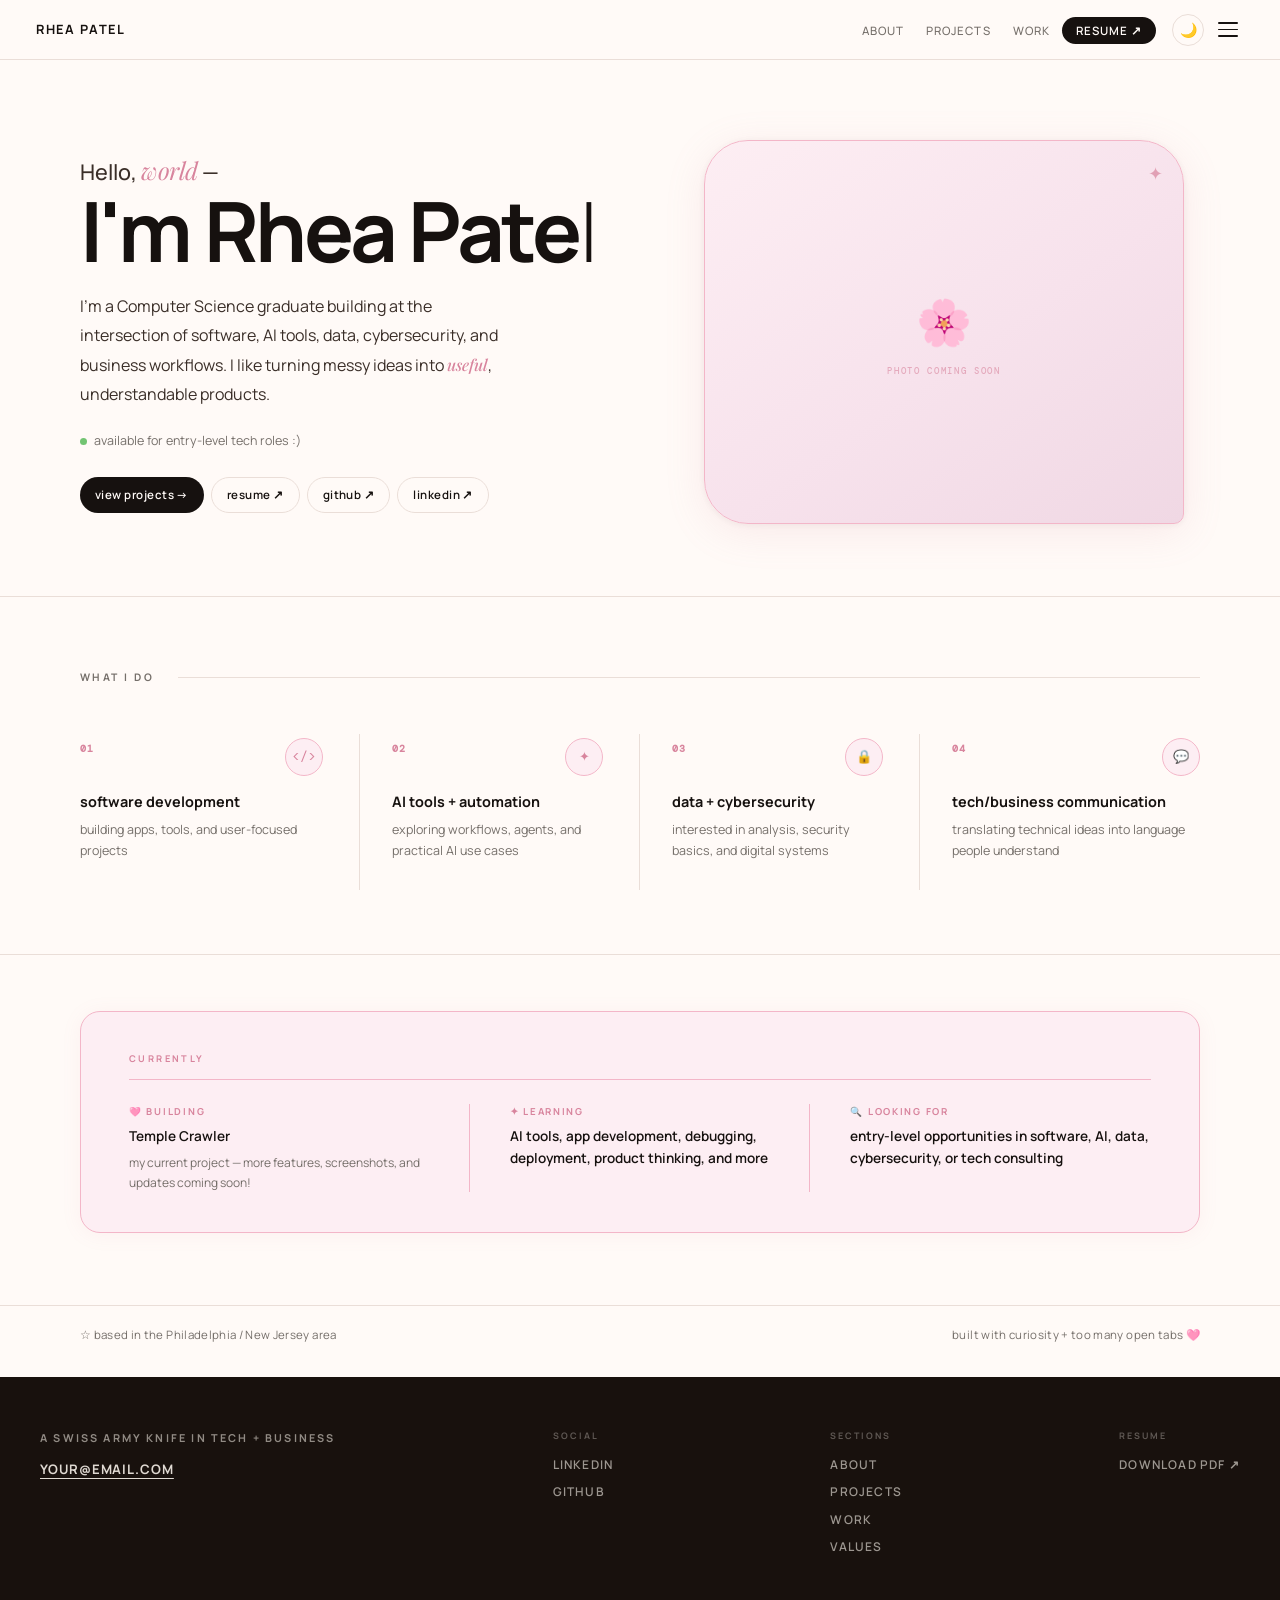
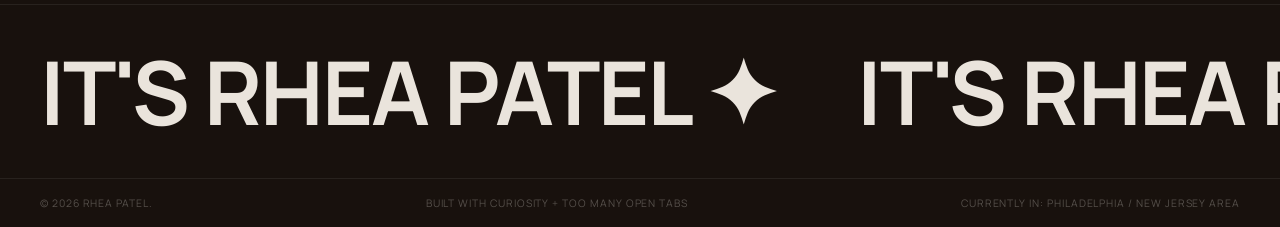
==== commit a8376574: "Version 3 : Final Layout" ====
--- a/index.html
+++ b/index.html
@@ -8,7 +8,7 @@
   <!-- ✏️ FONTS: Replace link below to swap fonts globally -->
   <link rel="preconnect" href="https://fonts.googleapis.com"/>
   <link rel="preconnect" href="https://fonts.gstatic.com" crossorigin/>
-  <link href="https://fonts.googleapis.com/css2?family=DM+Sans:ital,opsz,wght@0,9..40,300;0,9..40,400;0,9..40,500;0,9..40,600;0,9..40,700;1,9..40,300&family=Playfair+Display:ital,wght@1,400;1,500&family=DM+Mono:wght@400;500&display=swap" rel="stylesheet"/>
+  <link href="https://fonts.googleapis.com/css2?family=Manrope:wght@400;500;600;700;800&family=Playfair+Display:ital,wght@1,400;1,500;1,600&family=DM+Mono:wght@400;500&display=swap" rel="stylesheet"/>
   <link rel="stylesheet" href="css/global.css"/>
   <link rel="stylesheet" href="css/home.css"/>
 </head>
@@ -56,149 +56,162 @@
     </div>
   </div>
 
-  <!-- ════════════════════════════════════════════
-       HOMEPAGE
-  ════════════════════════════════════════════════ -->
   <main>
 
-    <!-- ── HERO ────────────────────────────────── -->
+    <!-- ════════════════════════════════════════════════════
+         HERO — 2 columns: copy (left) · photo card (right)
+    ════════════════════════════════════════════════════════ -->
     <section class="hero">
-
-      <!-- LEFT: intro + CTA -->
-      <div class="hero-left">
-
-        <p class="hero-hello">Hello, <span class="accent">world</span> —</p>
-        <h1 class="hero-name">I'm Rhea Patel.</h1>
-
-        <p class="hero-bio">
-          I'm a Computer Science graduate building at the intersection of software,
-          AI tools, data, cybersecurity, and business workflows. I like turning messy
-          ideas into <span class="accent">useful</span>, understandable products.
-        </p>
-
-        <p class="hero-available">
-          <span class="available-dot"></span> available for entry-level tech roles :)
-        </p>
-
-        <!-- CTA buttons row -->
-        <div class="hero-btns">
-          <a href="projects.html" class="btn btn-solid">View Projects →</a>
-          <!-- ✏️ RESUME -->
-          <a href="#" class="btn btn-outline" target="_blank" rel="noopener">Resume ↗</a>
-          <!-- ✏️ GITHUB -->
-          <a href="#" class="btn btn-outline" target="_blank" rel="noopener">GitHub ↗</a>
-          <!-- ✏️ LINKEDIN -->
-          <a href="#" class="btn btn-outline" target="_blank" rel="noopener">LinkedIn ↗</a>
+      <div class="container">
+        <div class="hero-inner">
+
+          <!-- LEFT: headline, intro, availability, buttons -->
+          <div class="hero-copy">
+
+            <p class="hero-hello">Hello, <span class="accent">world</span> —</p>
+            <!-- ✏️ TYPED TEXT: Edit data-text below to change what gets typed -->
+            <h1 class="hero-name"><span class="typed-headline" data-text="I'm Rhea Patel."></span><span class="typing-cursor" aria-hidden="true">|</span></h1>
+
+            <p class="hero-bio">
+              I'm a Computer Science graduate building at the intersection of software,
+              AI tools, data, cybersecurity, and business workflows. I like turning messy
+              ideas into <em class="accent-rose">useful</em>, understandable products.
+            </p>
+
+            <p class="hero-available">
+              <span class="available-dot"></span> available for entry-level tech roles :)
+            </p>
+
+            <div class="hero-btns">
+              <a href="projects.html" class="btn btn-solid">View Projects →</a>
+              <!-- ✏️ RESUME: Replace # with your PDF path -->
+              <a href="#" class="btn btn-outline" target="_blank" rel="noopener">Resume ↗</a>
+              <!-- ✏️ GITHUB: Replace # with your GitHub URL -->
+              <a href="#" class="btn btn-outline" target="_blank" rel="noopener">GitHub ↗</a>
+              <!-- ✏️ LINKEDIN: Replace # with your LinkedIn URL -->
+              <a href="#" class="btn btn-outline" target="_blank" rel="noopener">LinkedIn ↗</a>
+            </div>
+
+          </div><!-- /hero-copy -->
+
+          <!-- RIGHT: photo / image card -->
+          <div class="hero-image-wrap">
+            <!--
+              ✏️ PHOTO: Replace placeholder with:
+              <img src="assets/images/rhea-hero.jpg" alt="Rhea Patel" class="hero-photo" />
+            -->
+            <div class="hero-photo-card">
+              <span class="hero-photo-sparkle" aria-hidden="true">✦</span>
+              <div class="hero-photo-inner">
+                <span class="photo-emoji">🌸</span>
+                <p class="photo-label">photo coming soon</p>
+              </div>
+            </div>
+          </div><!-- /hero-image-wrap -->
+
+        </div><!-- /hero-inner -->
+      </div><!-- /container -->
+    </section>
+
+    <!-- ════════════════════════════════════════════════════
+         WHAT I DO — four role cards
+    ════════════════════════════════════════════════════════ -->
+    <section class="what-i-do">
+      <div class="container">
+
+        <div class="wid-header">
+          <span class="wid-label">what i do</span>
+          <span class="wid-line" aria-hidden="true"></span>
         </div>
 
-        <!-- Social icon row -->
-        <div class="hero-social">
-          <!-- ✏️ SOCIAL ICONS: Replace # with your URLs -->
-          <a href="#" class="hero-social-icon" target="_blank" rel="noopener" aria-label="LinkedIn">
-            <svg width="16" height="16" viewBox="0 0 24 24" fill="currentColor"><path d="M16 8a6 6 0 0 1 6 6v7h-4v-7a2 2 0 0 0-2-2 2 2 0 0 0-2 2v7h-4v-7a6 6 0 0 1 6-6z"/><rect x="2" y="9" width="4" height="12"/><circle cx="4" cy="4" r="2"/></svg>
-          </a>
-          <a href="#" class="hero-social-icon" target="_blank" rel="noopener" aria-label="GitHub">
-            <svg width="16" height="16" viewBox="0 0 24 24" fill="currentColor"><path d="M9 19c-5 1.5-5-2.5-7-3m14 6v-3.87a3.37 3.37 0 0 0-.94-2.61c3.14-.35 6.44-1.54 6.44-7A5.44 5.44 0 0 0 20 4.77 5.07 5.07 0 0 0 19.91 1S18.73.65 16 2.48a13.38 13.38 0 0 0-7 0C6.27.65 5.09 1 5.09 1A5.07 5.07 0 0 0 5 4.77a5.44 5.44 0 0 0-1.5 3.78c0 5.42 3.3 6.61 6.44 7A3.37 3.37 0 0 0 9 18.13V22"/></svg>
-          </a>
-          <a href="mailto:your@email.com" class="hero-social-icon" aria-label="Email">
-            <svg width="16" height="16" viewBox="0 0 24 24" fill="none" stroke="currentColor" stroke-width="2"><path d="M4 4h16c1.1 0 2 .9 2 2v12c0 1.1-.9 2-2 2H4c-1.1 0-2-.9-2-2V6c0-1.1.9-2 2-2z"/><polyline points="22,6 12,13 2,6"/></svg>
-          </a>
+        <div class="wid-grid">
+
+          <div class="wid-card" data-reveal>
+            <div class="wid-card-top">
+              <span class="wid-num">01</span>
+              <div class="wid-icon-wrap"><span class="wid-icon">&lt;/&gt;</span></div>
+            </div>
+            <h3 class="wid-title">software development</h3>
+            <p class="wid-desc">building apps, tools, and user-focused projects</p>
+          </div>
+
+          <div class="wid-card" data-reveal>
+            <div class="wid-card-top">
+              <span class="wid-num">02</span>
+              <div class="wid-icon-wrap"><span class="wid-icon">✦</span></div>
+            </div>
+            <h3 class="wid-title">AI tools + automation</h3>
+            <p class="wid-desc">exploring workflows, agents, and practical AI use cases</p>
+          </div>
+
+          <div class="wid-card" data-reveal>
+            <div class="wid-card-top">
+              <span class="wid-num">03</span>
+              <div class="wid-icon-wrap"><span class="wid-icon">🔒</span></div>
+            </div>
+            <h3 class="wid-title">data + cybersecurity</h3>
+            <p class="wid-desc">interested in analysis, security basics, and digital systems</p>
+          </div>
+
+          <div class="wid-card" data-reveal>
+            <div class="wid-card-top">
+              <span class="wid-num">04</span>
+              <div class="wid-icon-wrap"><span class="wid-icon">💬</span></div>
+            </div>
+            <h3 class="wid-title">tech/business communication</h3>
+            <p class="wid-desc">translating technical ideas into language people understand</p>
+          </div>
+
+        </div><!-- /wid-grid -->
+      </div><!-- /container -->
+    </section>
+
+    <!-- ════════════════════════════════════════════════════
+         CURRENTLY — full-width blush panel
+    ════════════════════════════════════════════════════════ -->
+    <section class="currently-panel">
+      <div class="container">
+        <div class="cp-inner">
+
+          <p class="cp-title">currently</p>
+
+          <div class="cp-grid">
+
+            <div class="cp-col">
+              <p class="cp-key">🩷 building</p>
+              <p class="cp-val">Temple Crawler</p>
+              <!-- ✏️ CURRENTLY: Update as your project evolves -->
+              <p class="cp-sub">my current project — more features, screenshots, and updates coming soon!</p>
+            </div>
+
+            <div class="cp-col">
+              <p class="cp-key">✦ learning</p>
+              <!-- ✏️ CURRENTLY LEARNING: Update regularly -->
+              <p class="cp-val">AI tools, app development, debugging, deployment, product thinking, and more</p>
+            </div>
+
+            <div class="cp-col">
+              <p class="cp-key">🔍 looking for</p>
+              <!-- ✏️ JOB SEARCH: Update as needed -->
+              <p class="cp-val">entry-level opportunities in software, AI, data, cybersecurity, or tech consulting</p>
+            </div>
+
+          </div><!-- /cp-grid -->
+        </div><!-- /cp-inner -->
+      </div><!-- /container -->
+    </section>
+
+    <!-- ════════════════════════════════════════════════════
+         MINI LOCATION ROW
+    ════════════════════════════════════════════════════════ -->
+    <div class="location-row">
+      <div class="container">
+        <div class="location-inner">
+          <p>☆ based in the Philadelphia / New Jersey area</p>
+          <p>built with curiosity + too many open tabs 🩷</p>
         </div>
-
-        <!-- Role callouts -->
-        <div class="hero-callouts">
-          <div class="callout-item" data-reveal>
-            <span class="callout-num">01</span>
-            <div>
-              <p class="callout-icon">&lt;/&gt;</p>
-              <p class="callout-title">software development</p>
-              <p class="callout-desc">building apps, tools,<br>and user-focused projects</p>
-            </div>
-          </div>
-          <div class="callout-item" data-reveal>
-            <span class="callout-num">02</span>
-            <div>
-              <p class="callout-icon">✦</p>
-              <p class="callout-title">AI tools + automation</p>
-              <p class="callout-desc">exploring workflows, agents, and practical AI use cases</p>
-            </div>
-          </div>
-          <div class="callout-item" data-reveal>
-            <span class="callout-num">03</span>
-            <div>
-              <p class="callout-icon">🔒</p>
-              <p class="callout-title">data + cybersecurity</p>
-              <p class="callout-desc">interested in analysis, security basics, and digital systems</p>
-            </div>
-          </div>
-          <div class="callout-item" data-reveal>
-            <span class="callout-num">04</span>
-            <div>
-              <p class="callout-icon">💬</p>
-              <p class="callout-title">tech/business communication</p>
-              <p class="callout-desc">translating technical ideas into language people understand</p>
-            </div>
-          </div>
-        </div>
-
-      </div><!-- /hero-left -->
-
-      <!-- CENTER: photo -->
-      <div class="hero-center">
-        <!--
-          ✏️ PHOTO: Replace the placeholder below with:
-          <img src="assets/images/rhea-hero.jpg" alt="Rhea Patel" class="hero-photo" />
-        -->
-        <div class="hero-photo-wrap">
-          <div class="hero-photo-placeholder">
-            <div class="photo-inner">
-              <span class="photo-emoji">🌸</span>
-              <p class="photo-label">focus<br>create<br>impact</p>
-            </div>
-          </div>
-          <div class="hero-photo-sparkle">✦</div>
-        </div>
-      </div>
-
-      <!-- RIGHT: currently + location -->
-      <div class="hero-right">
-        <div class="currently-box">
-          <p class="currently-header">currently</p>
-
-          <div class="currently-item">
-            <span class="currently-icon building">🩷</span>
-            <div>
-              <p class="currently-label">building</p>
-              <p class="currently-val">Temple Crawler</p>
-              <!-- ✏️ CURRENTLY: Update as your project evolves -->
-              <p class="currently-sub">my current project — more features, screenshots, and updates coming soon!</p>
-            </div>
-          </div>
-
-          <div class="currently-item">
-            <span class="currently-icon">✦</span>
-            <div>
-              <p class="currently-label">learning</p>
-              <!-- ✏️ CURRENTLY LEARNING: Update regularly -->
-              <p class="currently-val">AI tools, app development, debugging, deployment, and product thinking</p>
-            </div>
-          </div>
-
-          <div class="currently-item">
-            <span class="currently-icon">🔍</span>
-            <div>
-              <p class="currently-label">looking for</p>
-              <!-- ✏️ JOB SEARCH: Update as needed -->
-              <p class="currently-val">entry-level opportunities in software, AI, data, cybersecurity, or tech consulting</p>
-            </div>
-          </div>
-        </div>
-
-        <p class="hero-location">☆ based in the Philadelphia /<br>New Jersey area</p>
-        <p class="hero-tagline">built with curiosity<br>+ too many open tabs 🩷</p>
-      </div>
-
-    </section>
+      </div>
+    </div>
 
   </main>
 
--- a/css/global.css
+++ b/css/global.css
@@ -9,7 +9,7 @@
 ================================================================ */
 
 /* ── GOOGLE FONTS ─────────────────────────────────────────────
-   Main sans: DM Sans — clean, friendly, modern, not overdone
+   Main sans: Manrope — clean, modern, warm weight range
    Accent:    Playfair Display italic — elegant, personal, chic
    Mono:      DM Mono — labels and metadata
    ✏️ FONTS: Replace font links in HTML + variable names below
@@ -18,24 +18,24 @@
 /* ── LIGHT MODE TOKENS (default) ─────────────────────────────── */
 :root {
   /* ✏️ BACKGROUND / SURFACE */
-  --bg:          #FAF8F5;   /* warm ivory page background */
-  --bg-2:        #F5F1EC;   /* slightly deeper ivory, cards/sections */
-  --surface:     #FFFFFF;   /* pure white for cards */
-  --surface-alt: #F9F4F0;   /* soft blush card background */
+  --bg:          #FFFAF7;   /* warm ivory page background */
+  --bg-2:        #F5EFE8;   /* slightly deeper ivory, cards/sections */
+  --surface:     #FFFDFB;   /* near-white for cards */
+  --surface-alt: #F5EBE4;   /* soft beige card background */
 
   /* ✏️ TEXT */
-  --ink:         #1A1410;   /* near-black, main text */
-  --ink-mid:     #3D3530;   /* charcoal, secondary text */
-  --ink-muted:   #8C827A;   /* warm gray, labels/metadata */
-  --ink-ghost:   #D4CBC4;   /* very light, dividers/borders */
+  --ink:         #16110F;   /* near-black espresso, main text */
+  --ink-mid:     #3A2E28;   /* charcoal, secondary text */
+  --ink-muted:   #756F6A;   /* warm gray, labels/metadata */
+  --ink-ghost:   #EADED8;   /* very light beige, dividers/borders */
 
   /* ✏️ ACCENT — blush/rose/mauve palette */
-  --blush:       #F2C4CE;   /* soft blush pink — badges, hover borders */
-  --rose:        #D4899A;   /* dusty rose — active states, links */
-  --mauve:       #C9A0AC;   /* muted mauve — selected text, accents */
-  --blush-bg:    #FDF0F3;   /* very pale pink — card/section tint */
-  --blush-bg-2:  #F7E8ED;   /* slightly deeper blush bg */
-  --gold-soft:   #C9A96E;   /* muted gold — star cursor, sparkles */
+  --blush:       #F3B6C8;   /* soft blush pink — badges, hover borders */
+  --rose:        #D8849D;   /* dusty rose — active states, links */
+  --mauve:       #C9A7B6;   /* muted mauve — selected text, accents */
+  --blush-bg:    #FDEEF3;   /* very pale pink — card/section tint */
+  --blush-bg-2:  #F7E2EC;   /* slightly deeper blush bg */
+  --gold-soft:   #C9A55F;   /* muted gold — star cursor, sparkles */
 
   /* Status colors */
   --status-done-bg:   #F0F7EE;
@@ -44,42 +44,42 @@
   --status-wip-text:  #9A6820;
 
   /* Footer */
-  --footer-bg:   #1A1410;
-  --footer-text: rgba(250,248,245,0.85);
+  --footer-bg:   #18110D;
+  --footer-text: rgba(255,250,242,0.85);
 
   /* UI */
   --nav-h:      60px;
   --radius-sm:   6px;
   --radius-md:  10px;
   --radius-lg:  16px;
-  --shadow-sm:  0 1px 8px rgba(26,20,16,0.06);
-  --shadow-md:  0 4px 24px rgba(26,20,16,0.10);
+  --shadow-sm:  0 1px 8px rgba(22,17,15,0.06);
+  --shadow-md:  0 4px 28px rgba(22,17,15,0.10);
   --ease:       0.22s cubic-bezier(0.4,0,0.2,1);
 
   /* Fonts */
-  --font-sans:   'DM Sans', 'Helvetica Neue', sans-serif;
+  --font-sans:   'Manrope', 'Helvetica Neue', sans-serif;
   --font-accent: 'Playfair Display', Georgia, serif;
   --font-mono:   'DM Mono', monospace;
 }
 
 /* ── DARK MODE TOKENS ─────────────────────────────────────────── */
 body.dark {
-  --bg:          #1C1714;   /* deep espresso/charcoal */
-  --bg-2:        #231E1A;   /* slightly lighter */
-  --surface:     #2A2420;   /* card background */
-  --surface-alt: #2F2826;   /* slightly warmer card */
-
-  --ink:         #F5F0EB;   /* warm off-white */
-  --ink-mid:     #C8BEB6;   /* warm medium gray */
+  --bg:          #15110F;   /* deep espresso/charcoal */
+  --bg-2:        #1E1816;   /* slightly lighter */
+  --surface:     #272018;   /* card background */
+  --surface-alt: #2E2520;   /* slightly warmer card */
+
+  --ink:         #FFF8F2;   /* warm off-white */
+  --ink-mid:     #C9BDB5;   /* warm medium gray */
   --ink-muted:   #7A6E68;   /* muted warm gray */
-  --ink-ghost:   #3A3230;   /* dark dividers */
-
-  --blush:       #C4849A;   /* slightly deeper blush for dark bg */
-  --rose:        #D4899A;   /* same rose works on dark */
-  --mauve:       #B08890;
-  --blush-bg:    #2E2226;   /* dark blush-tinted card */
+  --ink-ghost:   #3A2D29;   /* dark dividers */
+
+  --blush:       #E7A6B9;   /* brighter blush for dark bg */
+  --rose:        #F2A9BF;   /* lighter rose works on dark */
+  --mauve:       #D2A9B9;
+  --blush-bg:    #2A1D22;   /* dark blush-tinted card */
   --blush-bg-2:  #341E24;
-  --gold-soft:   #C9A96E;
+  --gold-soft:   #D8BB75;
 
   --status-done-bg:   #1E2E1A;
   --status-done-text: #7AC06A;
@@ -87,11 +87,19 @@
   --status-wip-text:  #C99040;
 
   --footer-bg:   #100E0C;
-  --footer-text: rgba(245,240,235,0.75);
-
-  --shadow-sm:  0 1px 8px rgba(0,0,0,0.28);
-  --shadow-md:  0 4px 24px rgba(0,0,0,0.38);
-}
+  --footer-text: rgba(255,250,242,0.75);
+
+  --shadow-sm:  0 1px 8px rgba(0,0,0,0.32);
+  --shadow-md:  0 4px 28px rgba(0,0,0,0.42);
+}
+
+/* ── CONTAINER ────────────────────────────────────────────────── */
+.container {
+  max-width: 1200px;
+  margin: 0 auto;
+  padding: 0 40px;
+}
+@media (max-width: 860px) { .container { padding: 0 20px; } }
 
 /* ── RESET ────────────────────────────────────────────────────── */
 *, *::before, *::after { box-sizing: border-box; margin: 0; padding: 0; }
--- a/css/home.css
+++ b/css/home.css
@@ -1,328 +1,438 @@
-/* css/home.css */
-
-/* ── HERO LAYOUT ─────────────────────────────────────────────
-   3-column: left (intro/CTA/callouts) | center (photo) | right (currently)
-   Matches the mockup exactly
-   ─────────────────────────────────────────────────────────── */
+/* css/home.css
+   Homepage-only layout and component styles.
+   Colors come from CSS variables in global.css.
+   Sections: hero · what-i-do · currently-panel · location-row
+*/
+
+/* ── HERO ────────────────────────────────────────────────────── */
 .hero {
-  display: grid;
-  grid-template-columns: 1fr 340px 280px;
-  min-height: calc(100vh - var(--nav-h));
+  padding: 5rem 0 4.5rem;
   border-bottom: 1px solid var(--ink-ghost);
 }
 
-/* ── LEFT COLUMN ─────────────────────────────────────────── */
-.hero-left {
-  padding: 48px 40px 52px;
-  border-right: 1px solid var(--ink-ghost);
-  display: flex;
-  flex-direction: column;
-  gap: 0;
+.hero-inner {
+  display: flex;
+  align-items: center;
+  gap: 5rem;
+}
+
+/* ── LEFT: copy ──────────────────────────────────────────────── */
+.hero-copy {
+  flex: 0 0 48%;
+  max-width: 48%;
 }
 
 .hero-hello {
-  font-size: 1.7rem;
-  font-weight: 400;
+  font-size: clamp(1rem, 1.8vw, 1.35rem);
+  font-weight: 500;
+  color: var(--ink-mid);
+  margin-bottom: 0.1rem;
+  animation: heroFadeUp 0.6s 0.05s ease both;
+}
+.hero-hello .accent {
+  font-size: 1.12em;
+  color: var(--rose);
+  letter-spacing: -0.02em;
+}
+
+.hero-name {
+  font-size: clamp(3rem, 6.5vw, 6rem);
+  font-weight: 700;
+  letter-spacing: -0.04em;
+  line-height: 0.94;
   color: var(--ink);
-  line-height: 1.2;
-  margin-bottom: 0;
-  animation: heroFadeUp 0.6s 0.05s ease both;
-}
-/* "world" gets the accent font */
-.hero-hello .accent { font-size: 1.9rem; }
-
-.hero-name {
-  font-size: clamp(2.2rem, 4.5vw, 3.2rem);
-  font-weight: 700;
-  letter-spacing: -0.02em;
+  margin-bottom: 1.4rem;
+  min-height: 0.94em; /* prevents layout shift while text is typing in */
+  animation: heroFadeUp 0.6s 0.12s ease both;
+}
+
+/* Blinking cursor sits at end of the typed headline */
+.typing-cursor {
   color: var(--ink);
-  line-height: 1.1;
-  margin-bottom: 20px;
-  animation: heroFadeUp 0.6s 0.12s ease both;
+  font-weight: 300;
+  letter-spacing: 0;
+  animation: blink-headline 1s step-end infinite;
+}
+body.dark .typing-cursor { color: var(--ink); } /* var(--ink) = off-white in dark mode */
+
+@keyframes blink-headline {
+  0%, 100% { opacity: 1; }
+  50%       { opacity: 0; }
 }
 
 .hero-bio {
-  font-size: 0.88rem;
+  font-size: 1rem;
   color: var(--ink-mid);
-  line-height: 1.75;
-  max-width: 400px;
-  margin-bottom: 16px;
+  line-height: 1.82;
+  max-width: 440px;
+  margin-bottom: 1.1rem;
   animation: heroFadeUp 0.6s 0.2s ease both;
 }
-/* "useful" accent */
-.hero-bio .accent { font-size: 1em; color: var(--rose); }
+.accent-rose {
+  font-family: var(--font-accent);
+  font-style: italic;
+  font-weight: 500;
+  color: var(--rose);
+}
 
 .hero-available {
-  display: flex;
+  display: inline-flex;
   align-items: center;
   gap: 7px;
-  font-size: 0.75rem;
+  font-size: 0.78rem;
   color: var(--ink-muted);
-  margin-bottom: 24px;
+  margin-bottom: 1.6rem;
   animation: heroFadeUp 0.6s 0.27s ease both;
 }
 .available-dot {
-  width: 7px; height: 7px; border-radius: 50%;
+  width: 7px;
+  height: 7px;
+  border-radius: 50%;
   background: #72C472;
   flex-shrink: 0;
   animation: pulse 2.4s ease-in-out infinite;
 }
-@keyframes pulse { 0%,100%{opacity:1}50%{opacity:0.35} }
-
-/* Button row */
+@keyframes pulse {
+  0%,100% { opacity: 1; }
+  50%      { opacity: 0.35; }
+}
+
+/* Button row — compact so all 4 stay on one line */
 .hero-btns {
   display: flex;
+  flex-wrap: wrap;
+  gap: 7px;
+  animation: heroFadeUp 0.6s 0.34s ease both;
+}
+/* Slightly tighter padding for hero buttons only */
+.hero-btns .btn {
+  font-size: 0.72rem;
+  padding: 8px 15px;
+  letter-spacing: 0.04em;
+}
+
+/* ── RIGHT: photo card ───────────────────────────────────────── */
+.hero-image-wrap {
+  flex: 0 0 44%;
+  max-width: 44%;
+  position: relative;
+  display: flex;
+  justify-content: center;
+  align-items: flex-start;
+}
+
+/* The card */
+.hero-photo-card {
+  width: 100%;
+  max-width: 480px;
+  aspect-ratio: 5/4;
+  background: linear-gradient(145deg, var(--blush-bg) 0%, var(--blush-bg-2) 55%, #f0d8e4 100%);
+  border: 1.5px solid var(--blush);
+  border-radius: 44px 44px 10px 44px;
+  box-shadow: 0 8px 40px rgba(212, 132, 157, 0.14), var(--shadow-sm);
+  position: relative;
+  overflow: hidden;
+  display: flex;
+  align-items: center;
+  justify-content: center;
+}
+body.dark .hero-photo-card {
+  background: linear-gradient(145deg, var(--blush-bg) 0%, var(--surface-alt) 100%);
+  border-color: var(--ink-ghost);
+  box-shadow: 0 8px 40px rgba(0,0,0,0.22), var(--shadow-sm);
+}
+
+/* ✏️ PHOTO: Real photo */
+.hero-photo {
+  width: 100%;
+  height: 100%;
+  object-fit: cover;
+  display: block;
+  border-radius: inherit;
+}
+
+
+/* Sparkle at top-right of card */
+.hero-photo-sparkle {
+  position: absolute;
+  top: 18px;
+  right: 20px;
+  font-size: 1.1rem;
+  color: var(--rose);
+  opacity: 0.7;
+  animation: sparkleFloat 3s ease-in-out infinite;
+  z-index: 2;
+}
+
+/* Centered placeholder content */
+.hero-photo-inner {
+  text-align: center;
+  display: flex;
+  flex-direction: column;
+  align-items: center;
+  gap: 8px;
+  position: relative;
+  z-index: 1;
+}
+.photo-emoji { font-size: 2.8rem; }
+.photo-label {
+  font-family: var(--font-mono);
+  font-size: 0.58rem;
+  font-weight: 500;
+  letter-spacing: 0.18em;
+  text-transform: uppercase;
+  color: var(--rose);
+  opacity: 0.6;
+}
+
+/* ── ANIMATIONS ──────────────────────────────────────────────── */
+@keyframes heroFadeUp {
+  from { opacity: 0; transform: translateY(12px); }
+  to   { opacity: 1; transform: translateY(0); }
+}
+@keyframes sparkleFloat {
+  0%,100% { transform: translateY(0) rotate(0deg); }
+  50%      { transform: translateY(-5px) rotate(18deg); }
+}
+
+
+/* ── WHAT I DO ───────────────────────────────────────────────── */
+.what-i-do {
+  padding: 4.5rem 0 4rem;
+  border-bottom: 1px solid var(--ink-ghost);
+}
+
+.wid-header {
+  display: flex;
+  align-items: center;
+  gap: 1.5rem;
+  margin-bottom: 3rem;
+}
+.wid-label {
+  font-size: 0.65rem;
+  font-weight: 700;
+  letter-spacing: 0.24em;
+  text-transform: uppercase;
+  color: var(--ink-muted);
+  white-space: nowrap;
+}
+.wid-line {
+  flex: 1;
+  height: 1px;
+  background: var(--ink-ghost);
+  display: block;
+}
+
+.wid-grid {
+  display: grid;
+  grid-template-columns: repeat(4, 1fr);
+  gap: 0;
+}
+
+.wid-card {
+  padding: 0.25rem 2.25rem 1.75rem 0;
+  border-right: 1px solid var(--ink-ghost);
+}
+.wid-card:last-child {
+  border-right: none;
+  padding-right: 0;
+}
+/* indent non-first cards slightly */
+.wid-card:not(:first-child) {
+  padding-left: 2rem;
+}
+
+.wid-card-top {
+  display: flex;
+  align-items: flex-start;
+  justify-content: space-between;
+  margin-bottom: 1.1rem;
+}
+.wid-num {
+  font-family: var(--font-mono);
+  font-size: 0.6rem;
+  font-weight: 600;
+  color: var(--rose);
+  letter-spacing: 0.06em;
+  margin-top: 3px;
+}
+.wid-icon-wrap {
+  width: 38px;
+  height: 38px;
+  background: var(--blush-bg);
+  border: 1px solid var(--blush);
+  border-radius: 50%;
+  display: flex;
+  align-items: center;
+  justify-content: center;
+  flex-shrink: 0;
+}
+body.dark .wid-icon-wrap {
+  background: var(--surface-alt);
+  border-color: var(--ink-ghost);
+}
+.wid-icon {
+  font-size: 0.82rem;
+  color: var(--rose);
+  font-family: var(--font-mono);
+  line-height: 1;
+}
+
+.wid-title {
+  font-size: 0.9rem;
+  font-weight: 700;
+  color: var(--ink);
+  margin-bottom: 0.5rem;
+  line-height: 1.3;
+}
+.wid-desc {
+  font-size: 0.78rem;
+  color: var(--ink-muted);
+  line-height: 1.68;
+}
+
+
+/* ── CURRENTLY PANEL ─────────────────────────────────────────── */
+.currently-panel {
+  padding: 3.5rem 0 4.5rem;
+}
+
+.cp-inner {
+  background: var(--blush-bg);
+  border: 1px solid var(--blush);
+  border-radius: 20px;
+  padding: 2.5rem 3rem;
+  box-shadow: 0 2px 20px rgba(212,132,157,0.08);
+}
+body.dark .cp-inner {
+  background: var(--blush-bg);
+  border-color: var(--ink-ghost);
+  box-shadow: none;
+}
+
+.cp-title {
+  font-size: 0.58rem;
+  font-weight: 700;
+  letter-spacing: 0.26em;
+  text-transform: uppercase;
+  color: var(--rose);
+  margin-bottom: 1.5rem;
+  padding-bottom: 0.75rem;
+  border-bottom: 1px solid var(--blush);
+}
+body.dark .cp-title { border-bottom-color: var(--ink-ghost); }
+
+.cp-grid {
+  display: grid;
+  grid-template-columns: repeat(3, 1fr);
+  gap: 0;
+}
+
+/* Vertical dividers between columns */
+.cp-col {
+  padding-right: 2.5rem;
+  border-right: 1px solid var(--blush);
+}
+.cp-col:last-child {
+  border-right: none;
+  padding-right: 0;
+}
+.cp-col:not(:first-child) {
+  padding-left: 2.5rem;
+}
+body.dark .cp-col { border-right-color: var(--ink-ghost); }
+
+.cp-key {
+  font-size: 0.6rem;
+  font-weight: 700;
+  letter-spacing: 0.18em;
+  text-transform: uppercase;
+  color: var(--rose);
+  margin-bottom: 0.45rem;
+}
+.cp-val {
+  font-size: 0.85rem;
+  font-weight: 600;
+  color: var(--ink);
+  line-height: 1.6;
+  margin-bottom: 0.3rem;
+}
+.cp-sub {
+  font-size: 0.75rem;
+  color: var(--ink-muted);
+  line-height: 1.65;
+  margin-top: 0.2rem;
+}
+
+
+/* ── MINI LOCATION ROW ───────────────────────────────────────── */
+.location-row {
+  padding: 1.25rem 0 2rem;
+  border-top: 1px solid var(--ink-ghost);
+}
+.location-inner {
+  display: flex;
+  justify-content: space-between;
+  align-items: center;
   flex-wrap: wrap;
   gap: 8px;
-  margin-bottom: 24px;
-  animation: heroFadeUp 0.6s 0.34s ease both;
-}
-
-/* Social icons */
-.hero-social {
-  display: flex;
-  gap: 10px;
-  margin-bottom: 40px;
-  animation: heroFadeUp 0.6s 0.40s ease both;
-}
-.hero-social-icon {
-  width: 32px; height: 32px;
-  border: 1px solid var(--ink-ghost);
-  border-radius: var(--radius-sm);
-  display: flex;
-  align-items: center;
-  justify-content: center;
-  color: var(--ink-muted);
-  transition: border-color var(--ease), color var(--ease);
-}
-.hero-social-icon:hover { border-color: var(--rose); color: var(--rose); }
-
-/* Role callouts grid */
-.hero-callouts {
-  display: grid;
-  grid-template-columns: 1fr 1fr;
-  gap: 0;
-  border-top: 1px solid var(--ink-ghost);
-  margin-top: auto;
-}
-.callout-item {
-  padding: 18px 16px 18px 0;
-  border-right: 1px solid var(--ink-ghost);
-  border-bottom: 1px solid var(--ink-ghost);
-  position: relative;
-}
-.callout-item:nth-child(even) {
-  padding-left: 16px;
-  padding-right: 0;
-  border-right: none;
-}
-.callout-item:nth-child(3),
-.callout-item:nth-child(4) { border-bottom: none; }
-
-.callout-num {
-  font-family: var(--font-mono);
-  font-size: 0.58rem;
-  color: var(--ink-ghost);
-  letter-spacing: 0.06em;
-  display: block;
-  margin-bottom: 4px;
-}
-.callout-icon {
-  font-size: 1rem;
-  color: var(--rose);
-  margin-bottom: 4px;
-  font-style: normal;
-}
-.callout-title {
-  font-size: 0.72rem;
-  font-weight: 700;
-  color: var(--ink);
-  margin-bottom: 4px;
-  line-height: 1.3;
-}
-.callout-desc {
-  font-size: 0.68rem;
-  color: var(--ink-muted);
-  line-height: 1.55;
-}
-
-/* ── CENTER COLUMN ─────────────────────────────────────────── */
-.hero-center {
-  padding: 48px 28px;
-  border-right: 1px solid var(--ink-ghost);
-  display: flex;
-  align-items: flex-start;
-  justify-content: center;
-}
-
-.hero-photo-wrap {
-  position: relative;
-  width: 100%;
-  max-width: 260px;
-}
-
-/* ✏️ PHOTO: Real photo will inherit this style */
-.hero-photo {
-  width: 100%;
-  border-radius: var(--radius-lg);
-  box-shadow: var(--shadow-md);
-}
-
-.hero-photo-placeholder {
-  width: 100%;
-  aspect-ratio: 3/4;
-  background: linear-gradient(160deg, var(--blush-bg) 0%, var(--blush-bg-2) 100%);
-  border-radius: var(--radius-lg);
-  border: 1px solid var(--blush);
-  display: flex;
-  align-items: center;
-  justify-content: center;
-  box-shadow: var(--shadow-md);
-  overflow: hidden;
-}
-body.dark .hero-photo-placeholder {
-  background: linear-gradient(160deg, var(--blush-bg) 0%, var(--surface-alt) 100%);
-}
-
-.photo-inner {
-  text-align: center;
-  display: flex;
-  flex-direction: column;
-  align-items: center;
-  gap: 10px;
-}
-.photo-emoji { font-size: 2.5rem; }
-.photo-label {
-  font-family: var(--font-accent);
-  font-style: italic;
-  font-size: 1.1rem;
-  color: var(--rose);
-  line-height: 1.6;
-  text-align: center;
-}
-
-/* Sparkle decoration on photo */
-.hero-photo-sparkle {
-  position: absolute;
-  top: -10px; right: -12px;
-  font-size: 1.2rem;
-  color: var(--rose);
-  animation: sparkleFloat 3s ease-in-out infinite;
-}
-@keyframes sparkleFloat {
-  0%,100%{transform:translateY(0) rotate(0deg)}
-  50%{transform:translateY(-5px) rotate(15deg)}
-}
-
-/* ── RIGHT COLUMN ──────────────────────────────────────────── */
-.hero-right {
-  padding: 48px 28px 48px 24px;
-  display: flex;
-  flex-direction: column;
-  gap: 24px;
-}
-
-.currently-box {
-  background: var(--surface);
-  border: 1px solid var(--ink-ghost);
-  border-radius: var(--radius-md);
-  padding: 20px;
-  box-shadow: var(--shadow-sm);
-}
-body.dark .currently-box {
-  background: var(--surface-alt);
-  border-color: var(--ink-ghost);
-}
-
-.currently-header {
-  font-size: 0.6rem;
-  font-weight: 700;
-  letter-spacing: 0.2em;
-  text-transform: uppercase;
-  color: var(--ink-muted);
-  margin-bottom: 16px;
-  padding-bottom: 10px;
-  border-bottom: 1px solid var(--ink-ghost);
-}
-
-.currently-item {
-  display: flex;
-  gap: 10px;
-  padding: 12px 0;
-  border-bottom: 1px solid var(--ink-ghost);
-}
-.currently-item:last-child { border-bottom: none; padding-bottom: 0; }
-
-.currently-icon {
-  font-size: 0.9rem;
-  flex-shrink: 0;
-  margin-top: 2px;
-  width: 18px;
-  text-align: center;
-}
-.currently-icon.building { color: var(--rose); }
-
-.currently-label {
-  font-size: 0.6rem;
-  font-weight: 700;
-  letter-spacing: 0.14em;
-  text-transform: uppercase;
-  color: var(--rose);
-  margin-bottom: 3px;
-}
-.currently-val {
-  font-size: 0.75rem;
-  font-weight: 600;
-  color: var(--ink);
-  margin-bottom: 2px;
-  line-height: 1.4;
-}
-.currently-sub {
-  font-size: 0.68rem;
-  color: var(--ink-muted);
-  line-height: 1.5;
-  margin-top: 3px;
-}
-
-.hero-location {
+}
+.location-inner p {
   font-size: 0.72rem;
   color: var(--ink-muted);
-  line-height: 1.6;
-}
-
-.hero-tagline {
-  font-size: 0.72rem;
-  color: var(--ink-muted);
-  line-height: 1.6;
-  margin-top: auto;
-  padding-top: 16px;
-  border-top: 1px solid var(--ink-ghost);
-}
-
-/* ── ANIMATIONS ────────────────────────────────────────────── */
-@keyframes heroFadeUp {
-  from { opacity:0; transform:translateY(12px); }
-  to   { opacity:1; transform:translateY(0); }
-}
-
-/* ── RESPONSIVE ─────────────────────────────────────────────── */
+  letter-spacing: 0.03em;
+}
+
+
+/* ── RESPONSIVE ──────────────────────────────────────────────── */
 @media (max-width: 1100px) {
-  .hero { grid-template-columns: 1fr 300px 250px; }
-}
+  .hero-inner { gap: 3.5rem; }
+  .hero-copy  { flex: 0 0 50%; max-width: 50%; }
+  .hero-image-wrap { flex: 0 0 44%; max-width: 44%; }
+}
+
 @media (max-width: 900px) {
-  .hero {
-    grid-template-columns: 1fr;
-    min-height: auto;
+  .hero-inner { gap: 2.5rem; }
+  .hero-copy  { flex: 0 0 54%; max-width: 54%; }
+  .hero-image-wrap { flex: 0 0 42%; max-width: 42%; }
+  /* 2-column role cards on tablet */
+  .wid-grid { grid-template-columns: repeat(2, 1fr); }
+  .wid-card { padding-bottom: 2rem; }
+  .wid-card:nth-child(2) { border-right: none; }
+  .wid-card:nth-child(3) {
+    border-right: 1px solid var(--ink-ghost);
+    border-top: 1px solid var(--ink-ghost);
+    padding-top: 2rem;
+    padding-left: 0;
   }
-  .hero-left   { border-right: none; border-bottom: 1px solid var(--ink-ghost); padding: 36px 20px; }
-  .hero-center { border-right: none; border-bottom: 1px solid var(--ink-ghost); padding: 36px 20px; }
-  .hero-right  { padding: 36px 20px; }
-  .hero-photo-wrap { max-width: 220px; margin: 0 auto; }
-  .hero-callouts   { grid-template-columns: 1fr 1fr; }
-}
+  .wid-card:nth-child(4) {
+    border-right: none;
+    border-top: 1px solid var(--ink-ghost);
+    padding-top: 2rem;
+  }
+}
+
+@media (max-width: 720px) {
+  .hero           { padding: 3rem 0 3rem; }
+  .hero-inner     { flex-direction: column-reverse; gap: 2rem; }
+  .hero-copy      { flex: none; max-width: 100%; width: 100%; }
+  .hero-image-wrap { flex: none; max-width: 100%; width: 100%; }
+  .hero-photo-card { max-width: 340px; margin: 0 auto; aspect-ratio: 4/3; }
+  .hero-bio       { font-size: 0.95rem; max-width: 100%; }
+  .hero-deco-text { font-size: 1.6rem; }
+  .cp-grid        { grid-template-columns: 1fr; }
+  .cp-col         { border-right: none; padding-right: 0; padding-left: 0 !important; border-bottom: 1px solid var(--blush); padding-bottom: 1.25rem; margin-bottom: 1.25rem; }
+  .cp-col:last-child { border-bottom: none; padding-bottom: 0; margin-bottom: 0; }
+  .cp-inner       { padding: 1.75rem 1.5rem; }
+  body.dark .cp-col { border-bottom-color: var(--ink-ghost); }
+}
+
 @media (max-width: 520px) {
-  .hero-btns   { flex-direction: column; }
-  .hero-name   { font-size: 2rem; }
-  .hero-callouts { grid-template-columns: 1fr; }
-  .callout-item:nth-child(even) { padding-left: 0; border-right: 1px solid var(--ink-ghost); border-right: none; }
-}+  .hero-name      { font-size: clamp(2.4rem, 9vw, 3.5rem); }
+  .hero-btns      { flex-direction: column; align-items: flex-start; }
+  .hero-btns .btn { width: 100%; justify-content: center; }
+  .wid-grid       { grid-template-columns: 1fr; }
+  .wid-card       { border-right: none !important; border-top: 1px solid var(--ink-ghost); padding: 1.5rem 0 !important; }
+  .wid-card:first-child { border-top: none; padding-top: 0 !important; }
+  .location-inner { flex-direction: column; align-items: flex-start; gap: 4px; }
+}
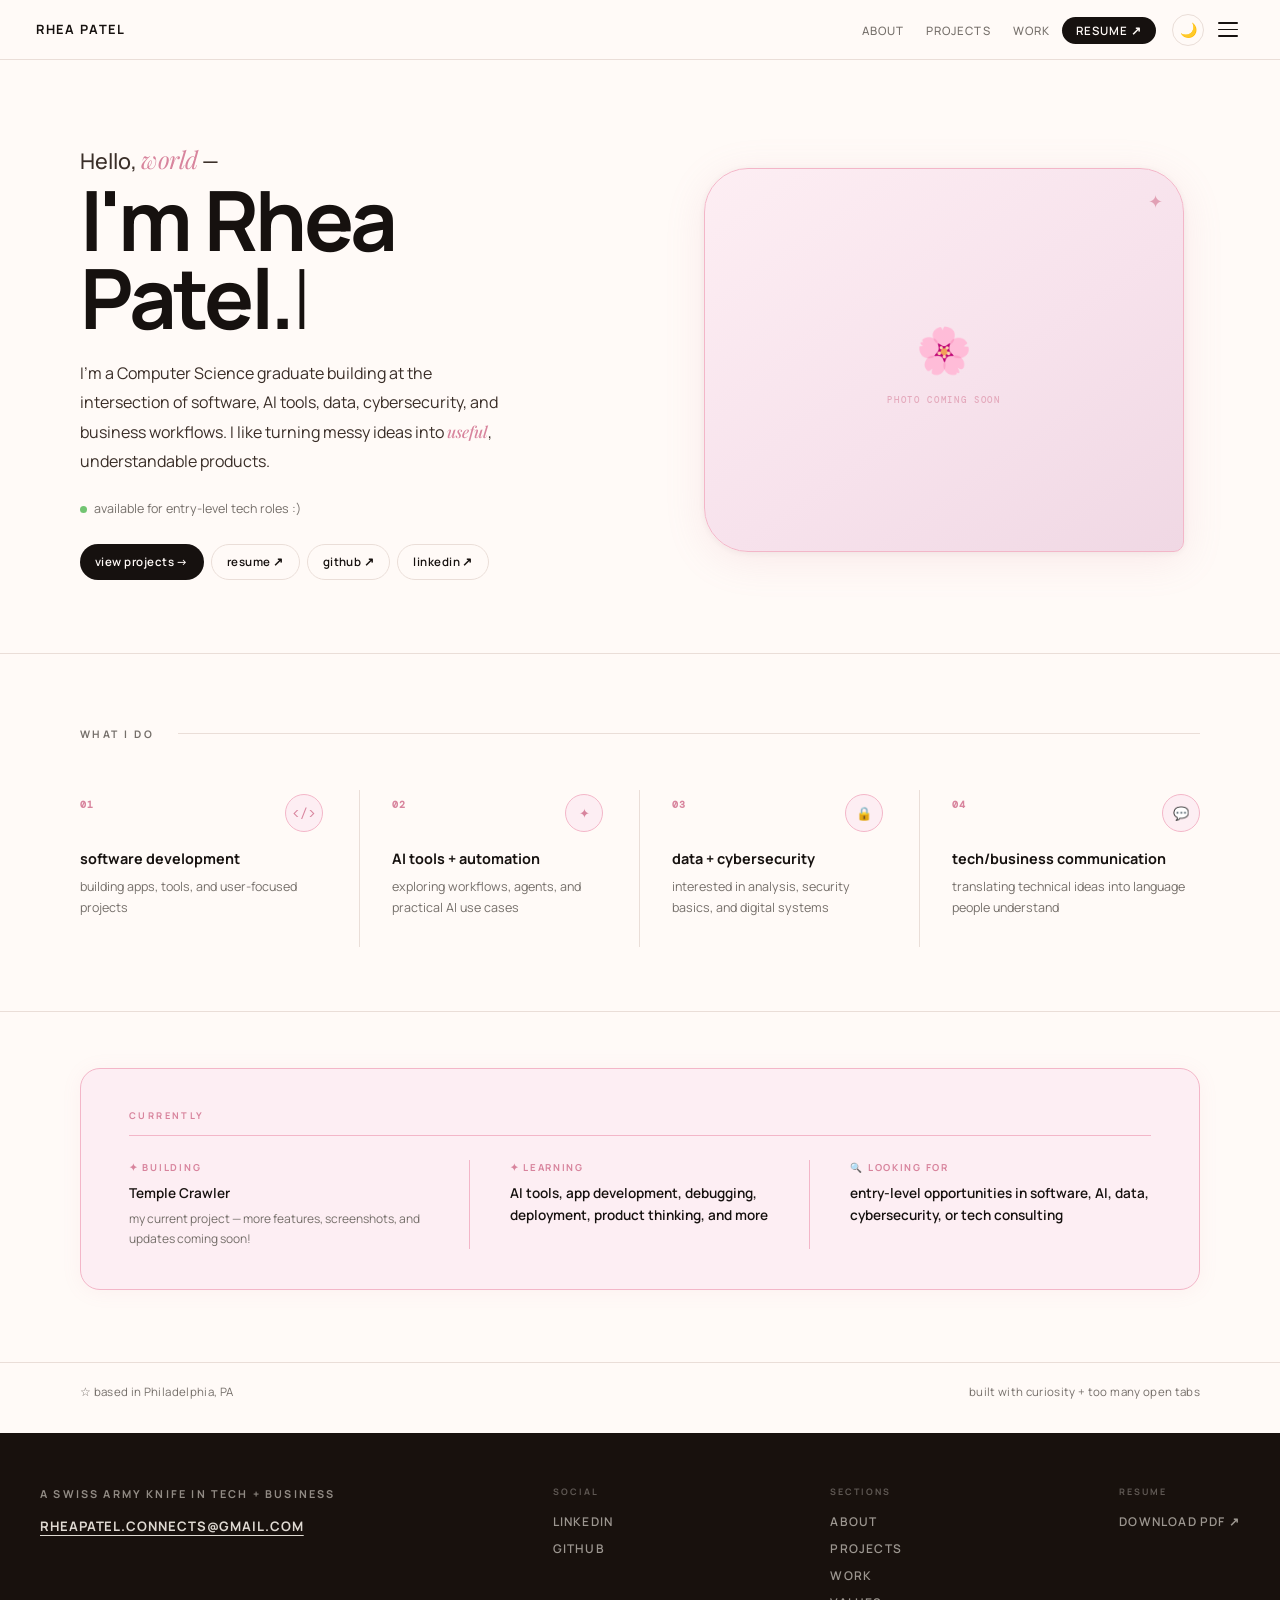
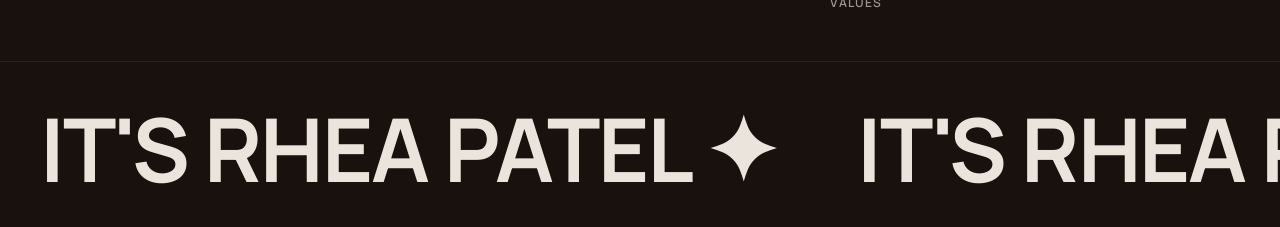
==== commit 8a635c1c: "Added proper links" ====
--- a/index.html
+++ b/index.html
@@ -22,8 +22,7 @@
         <li><a href="about.html"      data-page="about.html">About</a></li>
         <li><a href="projects.html"   data-page="projects.html">Projects</a></li>
         <li><a href="experience.html" data-page="experience.html">Work</a></li>
-        <!-- ✏️ RESUME: Replace # with your PDF path -->
-        <li><a href="#" class="nav-resume" target="_blank" rel="noopener">Resume ↗</a></li>
+        <li><a href="assests/resume/resume.pdf" class="nav-resume" target="_blank" rel="noopener">Resume ↗</a></li>
       </ul>
       <button class="theme-toggle" aria-label="Switch to dark mode">🌙</button>
       <button class="nav-hamburger" id="hamburger" aria-label="Open menu">
@@ -43,16 +42,15 @@
     </nav>
     <div class="menu-info">
       <div><p class="menu-info-label">Location</p>
-        <p class="menu-info-val">Philadelphia, PA / New Jersey area</p></div>
+        <p class="menu-info-val">Philadelphia, PA</p></div>
       <div><p class="menu-info-label">Email</p>
-        <!-- ✏️ EMAIL -->
-        <div class="menu-info-val"><a href="mailto:your@email.com">your@email.com</a></div></div>
+        <div class="menu-info-val"><a href="mailto:rheapatel.connects@gmail.com">rheapatel.connects@gmail.com</a></div></div>
       <div><p class="menu-info-label">Social</p>
         <div class="menu-info-val">
-          <a href="#" target="_blank" rel="noopener">LinkedIn</a>
-          <a href="#" target="_blank" rel="noopener">GitHub</a></div></div>
+          <a href="https://www.linkedin.com/in/rhea-patel-cs/" target="_blank" rel="noopener">LinkedIn</a>
+          <a href="https://github.com/rhea21204" target="_blank" rel="noopener">GitHub</a></div></div>
       <div><p class="menu-info-label">Resume</p>
-        <div class="menu-info-val"><a href="#" target="_blank" rel="noopener">Download PDF ↗</a></div></div>
+        <div class="menu-info-val"><a href="assests/resume/resume.pdf" target="_blank" rel="noopener">Download PDF ↗</a></div></div>
     </div>
   </div>
 
@@ -84,12 +82,9 @@
 
             <div class="hero-btns">
               <a href="projects.html" class="btn btn-solid">View Projects →</a>
-              <!-- ✏️ RESUME: Replace # with your PDF path -->
-              <a href="#" class="btn btn-outline" target="_blank" rel="noopener">Resume ↗</a>
-              <!-- ✏️ GITHUB: Replace # with your GitHub URL -->
-              <a href="#" class="btn btn-outline" target="_blank" rel="noopener">GitHub ↗</a>
-              <!-- ✏️ LINKEDIN: Replace # with your LinkedIn URL -->
-              <a href="#" class="btn btn-outline" target="_blank" rel="noopener">LinkedIn ↗</a>
+              <a href="assests/resume/resume.pdf" class="btn btn-outline" target="_blank" rel="noopener">Resume ↗</a>
+              <a href="https://github.com/rhea21204" class="btn btn-outline" target="_blank" rel="noopener">GitHub ↗</a>
+              <a href="https://www.linkedin.com/in/rhea-patel-cs/" class="btn btn-outline" target="_blank" rel="noopener">LinkedIn ↗</a>
             </div>
 
           </div><!-- /hero-copy -->
@@ -178,7 +173,7 @@
           <div class="cp-grid">
 
             <div class="cp-col">
-              <p class="cp-key">🩷 building</p>
+              <p class="cp-key">✦ building</p>
               <p class="cp-val">Temple Crawler</p>
               <!-- ✏️ CURRENTLY: Update as your project evolves -->
               <p class="cp-sub">my current project — more features, screenshots, and updates coming soon!</p>
@@ -207,8 +202,8 @@
     <div class="location-row">
       <div class="container">
         <div class="location-inner">
-          <p>☆ based in the Philadelphia / New Jersey area</p>
-          <p>built with curiosity + too many open tabs 🩷</p>
+          <p>☆ based in Philadelphia, PA</p>
+          <p>built with curiosity + too many open tabs</p>
         </div>
       </div>
     </div>
@@ -220,13 +215,12 @@
     <div class="footer-top">
       <div>
         <p class="footer-tagline">A Swiss Army Knife in Tech + Business</p>
-        <!-- ✏️ EMAIL -->
-        <a href="mailto:your@email.com" class="footer-email">your@email.com</a>
+        <a href="mailto:rheapatel.connects@gmail.com" class="footer-email">rheapatel.connects@gmail.com</a>
       </div>
       <div class="footer-col">
         <p class="footer-col-label">Social</p>
-        <a href="#" target="_blank" rel="noopener">LinkedIn</a>
-        <a href="#" target="_blank" rel="noopener">GitHub</a>
+        <a href="https://www.linkedin.com/in/rhea-patel-cs/" target="_blank" rel="noopener">LinkedIn</a>
+        <a href="https://github.com/rhea21204" target="_blank" rel="noopener">GitHub</a>
       </div>
       <div class="footer-col">
         <p class="footer-col-label">Sections</p>
@@ -237,7 +231,7 @@
       </div>
       <div class="footer-col">
         <p class="footer-col-label">Resume</p>
-        <a href="#" target="_blank" rel="noopener">Download PDF ↗</a>
+        <a href="assests/resume/resume.pdf" target="_blank" rel="noopener">Download PDF ↗</a>
       </div>
     </div>
     <div class="footer-marquee" aria-hidden="true">
@@ -250,7 +244,7 @@
     <div class="footer-bottom">
       <p>© <span class="js-year"></span> Rhea Patel.</p>
       <p>built with curiosity + too many open tabs</p>
-      <p>currently in: Philadelphia / New Jersey area</p>
+      <p>currently in: Philadelphia, PA</p>
     </div>
   </footer>
 
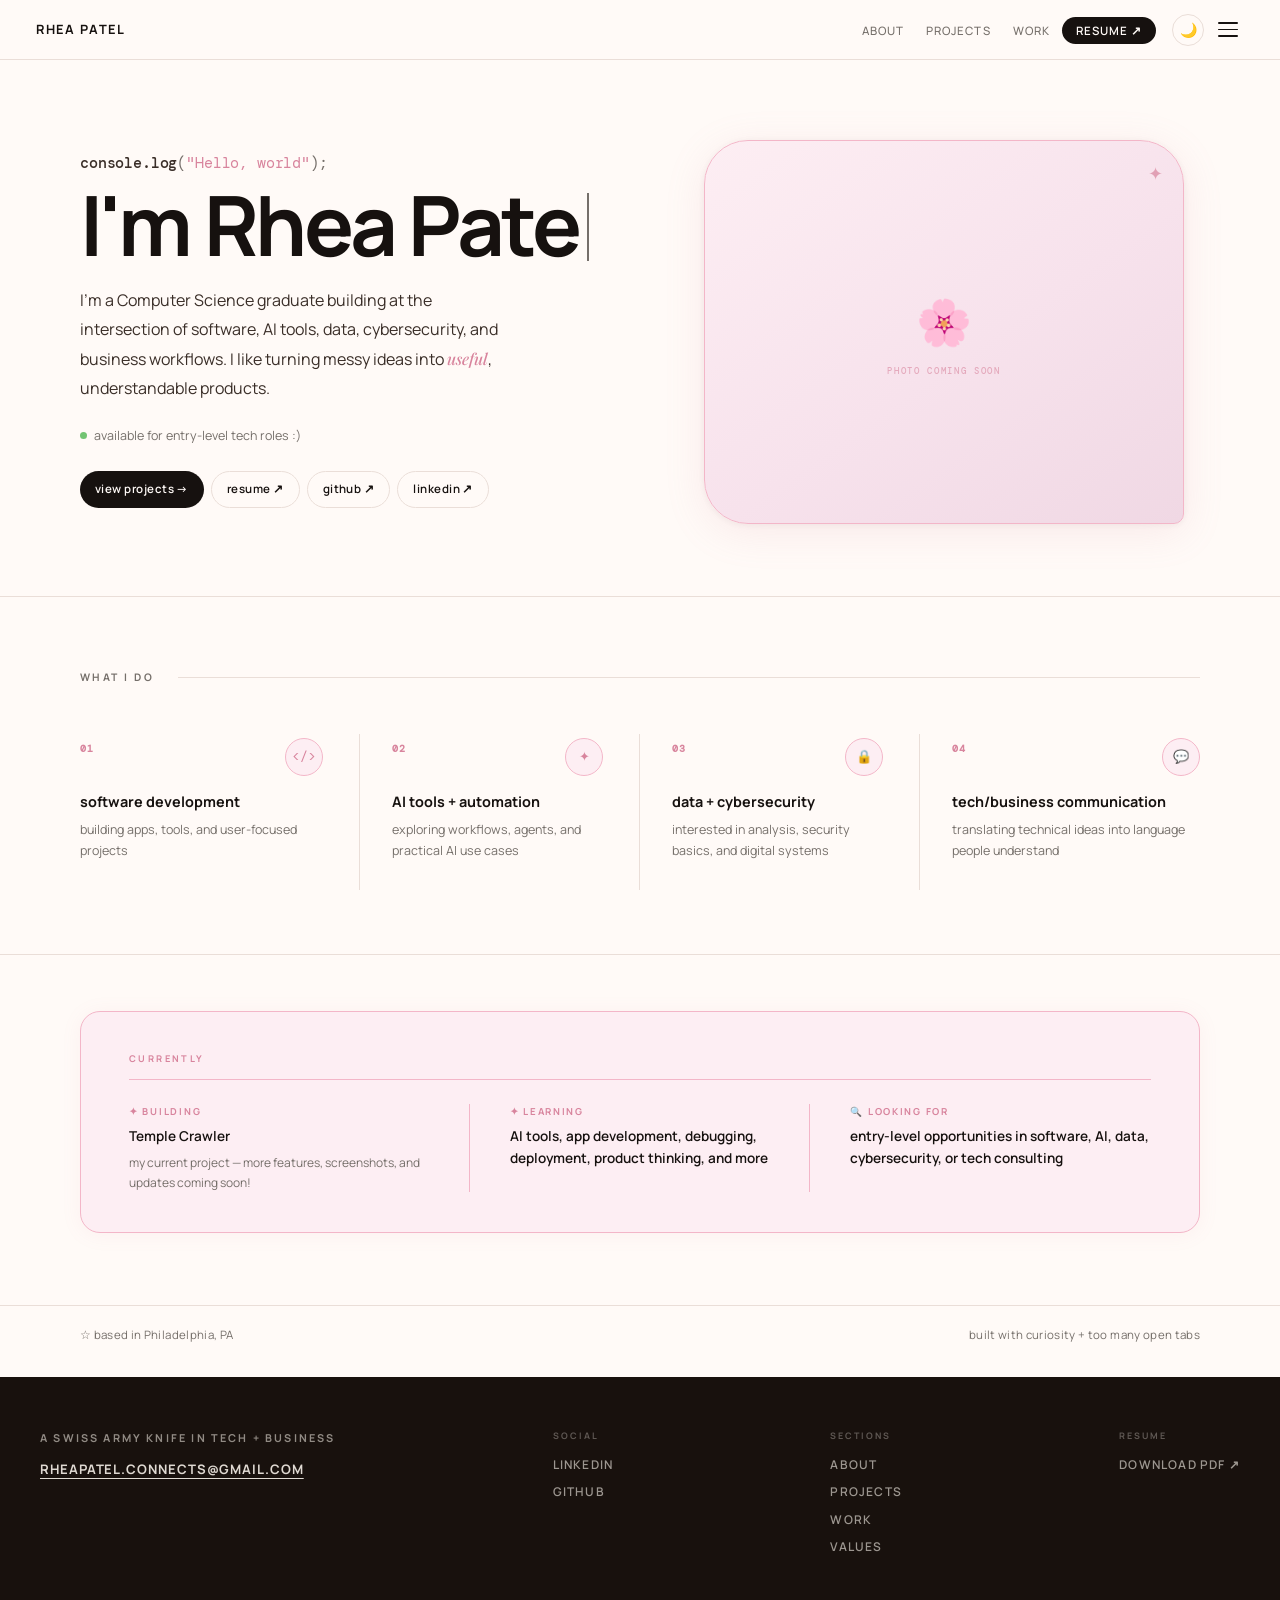
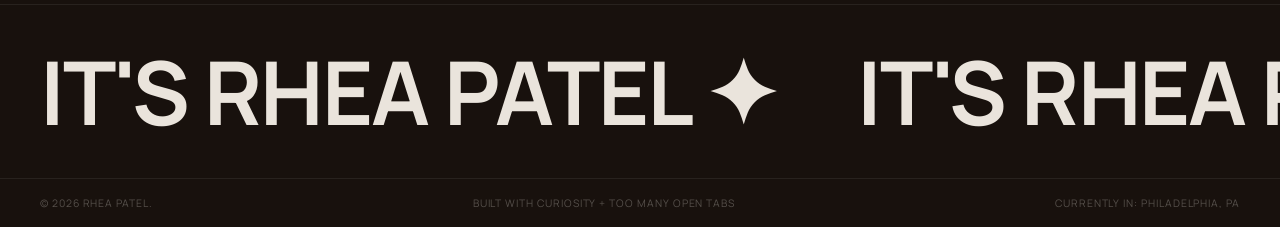
==== commit afd1522a: "Home page bugs" ====
--- a/index.html
+++ b/index.html
@@ -66,9 +66,9 @@
           <!-- LEFT: headline, intro, availability, buttons -->
           <div class="hero-copy">
 
-            <p class="hero-hello">Hello, <span class="accent">world</span> —</p>
+            <p class="code-kicker"><span class="code-function">console.log</span><span class="code-punc">(</span><span class="code-string">"Hello, world"</span><span class="code-punc">);</span></p>
             <!-- ✏️ TYPED TEXT: Edit data-text below to change what gets typed -->
-            <h1 class="hero-name"><span class="typed-headline" data-text="I'm Rhea Patel."></span><span class="typing-cursor" aria-hidden="true">|</span></h1>
+            <h1 class="hero-name"><span class="typed-headline" data-text="I'm Rhea Patel."></span><span class="typing-cursor" aria-hidden="true"></span></h1>
 
             <p class="hero-bio">
               I'm a Computer Science graduate building at the intersection of software,
--- a/css/home.css
+++ b/css/home.css
@@ -22,18 +22,29 @@
   max-width: 48%;
 }
 
-.hero-hello {
-  font-size: clamp(1rem, 1.8vw, 1.35rem);
+.code-kicker {
+  font-family: var(--font-mono);
+  font-size: clamp(0.82rem, 1.2vw, 1rem);
+  letter-spacing: -0.01em;
+  line-height: 1;
+  margin-bottom: 0.85rem;
+  animation: heroFadeUp 0.6s 0.05s ease both;
+}
+.code-function {
+  color: var(--ink-mid);
   font-weight: 500;
-  color: var(--ink-mid);
-  margin-bottom: 0.1rem;
-  animation: heroFadeUp 0.6s 0.05s ease both;
-}
-.hero-hello .accent {
-  font-size: 1.12em;
-  color: var(--rose);
-  letter-spacing: -0.02em;
-}
+}
+.code-string {
+  color: var(--rose);
+  font-weight: 400;
+}
+.code-punc {
+  color: var(--ink-muted);
+  font-weight: 400;
+}
+body.dark .code-function { color: var(--ink-mid); }
+body.dark .code-string    { color: var(--rose); }
+body.dark .code-punc      { color: var(--ink-muted); }
 
 .hero-name {
   font-size: clamp(3rem, 6.5vw, 6rem);
@@ -48,12 +59,15 @@
 
 /* Blinking cursor sits at end of the typed headline */
 .typing-cursor {
-  color: var(--ink);
-  font-weight: 300;
-  letter-spacing: 0;
-  animation: blink-headline 1s step-end infinite;
-}
-body.dark .typing-cursor { color: var(--ink); } /* var(--ink) = off-white in dark mode */
+  display: inline-block;
+  width: 2px;
+  height: 0.82em;
+  margin-left: 0.1em;
+  background: var(--ink-muted);
+  vertical-align: -0.06em;
+  animation: blink-headline 0.9s steps(1) infinite;
+}
+body.dark .typing-cursor { background: var(--ink-mid); }
 
 @keyframes blink-headline {
   0%, 100% { opacity: 1; }
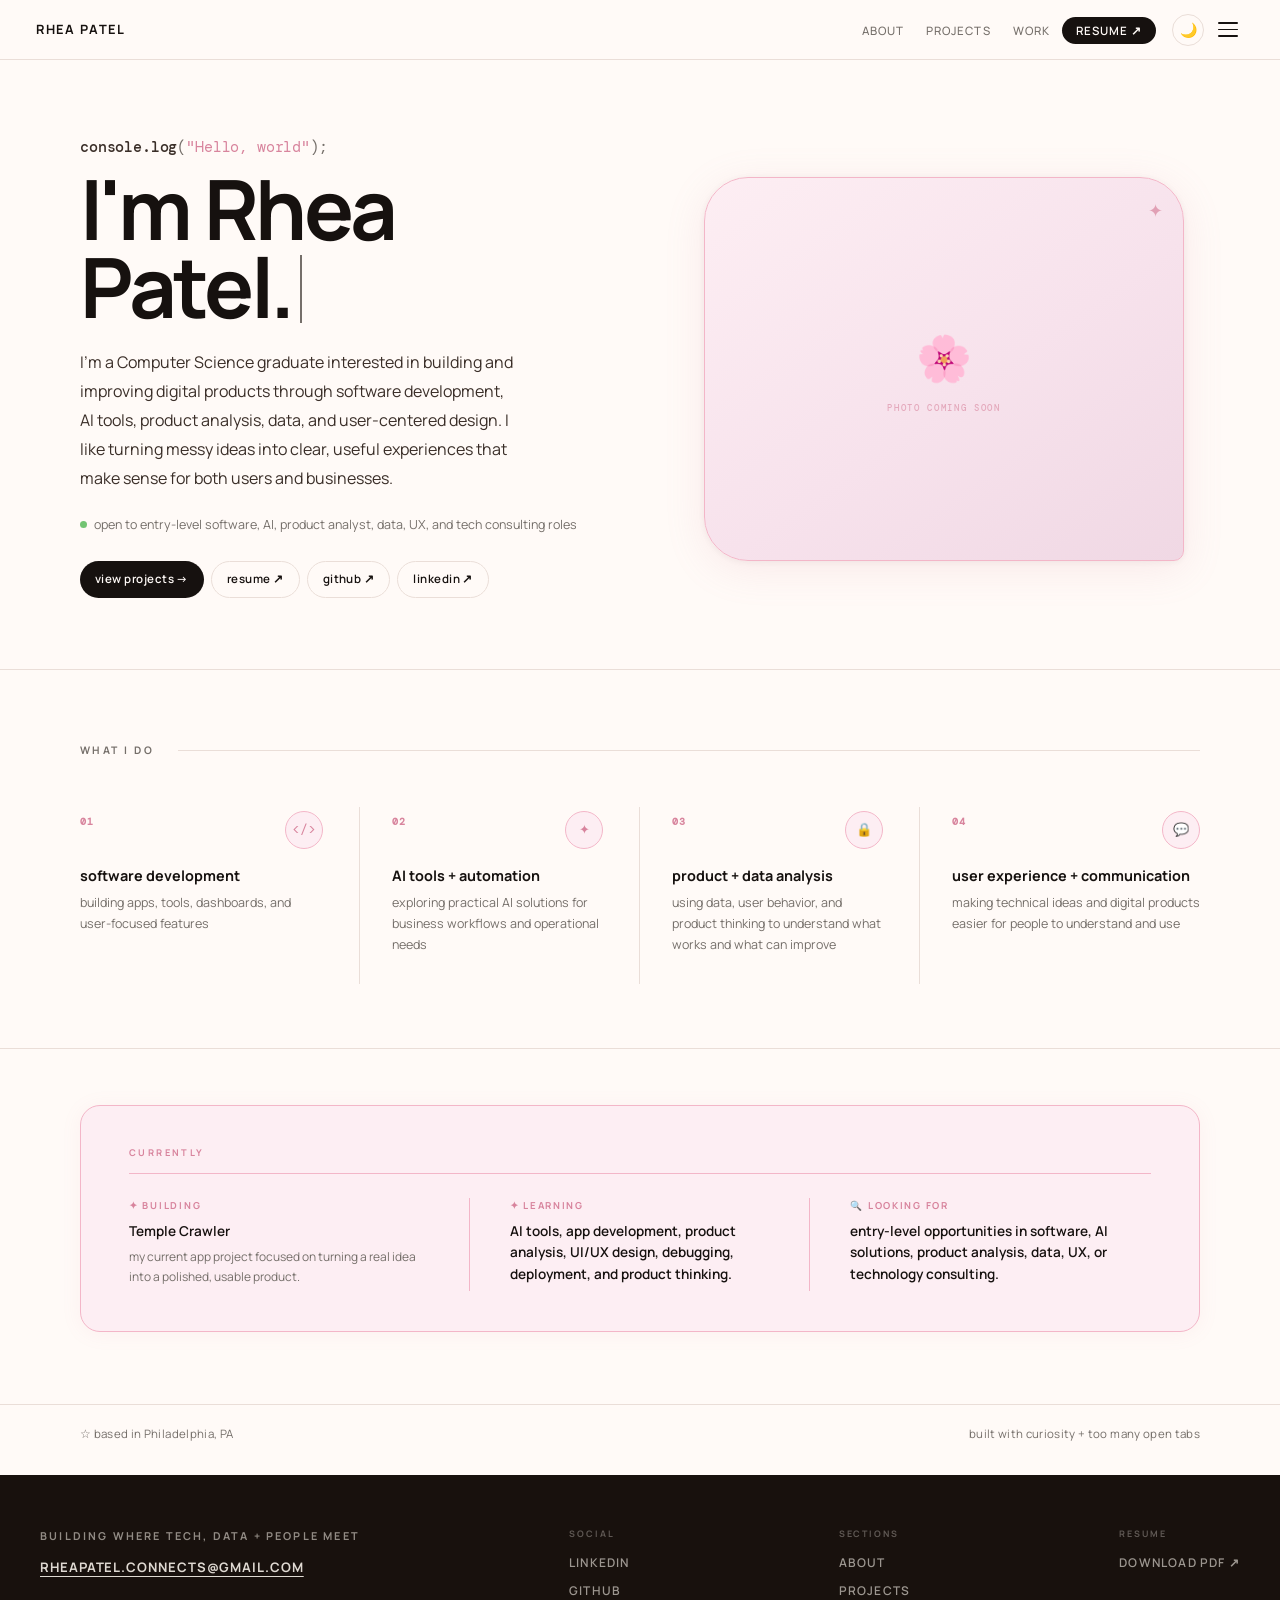
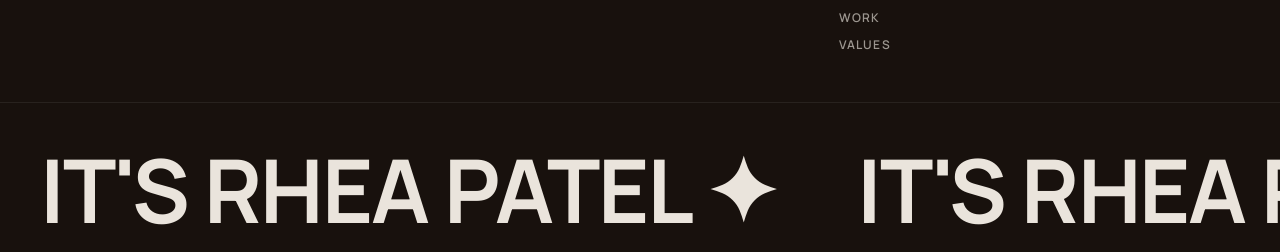
==== commit e3126ef4: "Updated Home Page Information" ====
--- a/index.html
+++ b/index.html
@@ -71,13 +71,11 @@
             <h1 class="hero-name"><span class="typed-headline" data-text="I'm Rhea Patel."></span><span class="typing-cursor" aria-hidden="true"></span></h1>
 
             <p class="hero-bio">
-              I'm a Computer Science graduate building at the intersection of software,
-              AI tools, data, cybersecurity, and business workflows. I like turning messy
-              ideas into <em class="accent-rose">useful</em>, understandable products.
+              I'm a Computer Science graduate interested in building and improving digital products through software development, AI tools, product analysis, data, and user-centered design. I like turning messy ideas into clear, useful experiences that make sense for both users and businesses.
             </p>
 
             <p class="hero-available">
-              <span class="available-dot"></span> available for entry-level tech roles :)
+              <span class="available-dot"></span> open to entry-level software, AI, product analyst, data, UX, and tech consulting roles
             </p>
 
             <div class="hero-btns">
@@ -127,7 +125,7 @@
               <div class="wid-icon-wrap"><span class="wid-icon">&lt;/&gt;</span></div>
             </div>
             <h3 class="wid-title">software development</h3>
-            <p class="wid-desc">building apps, tools, and user-focused projects</p>
+            <p class="wid-desc">building apps, tools, dashboards, and user-focused features</p>
           </div>
 
           <div class="wid-card" data-reveal>
@@ -136,7 +134,7 @@
               <div class="wid-icon-wrap"><span class="wid-icon">✦</span></div>
             </div>
             <h3 class="wid-title">AI tools + automation</h3>
-            <p class="wid-desc">exploring workflows, agents, and practical AI use cases</p>
+            <p class="wid-desc">exploring practical AI solutions for business workflows and operational needs</p>
           </div>
 
           <div class="wid-card" data-reveal>
@@ -144,8 +142,8 @@
               <span class="wid-num">03</span>
               <div class="wid-icon-wrap"><span class="wid-icon">🔒</span></div>
             </div>
-            <h3 class="wid-title">data + cybersecurity</h3>
-            <p class="wid-desc">interested in analysis, security basics, and digital systems</p>
+            <h3 class="wid-title">product + data analysis</h3>
+            <p class="wid-desc">using data, user behavior, and product thinking to understand what works and what can improve</p>
           </div>
 
           <div class="wid-card" data-reveal>
@@ -153,8 +151,8 @@
               <span class="wid-num">04</span>
               <div class="wid-icon-wrap"><span class="wid-icon">💬</span></div>
             </div>
-            <h3 class="wid-title">tech/business communication</h3>
-            <p class="wid-desc">translating technical ideas into language people understand</p>
+            <h3 class="wid-title">user experience + communication</h3>
+            <p class="wid-desc">making technical ideas and digital products easier for people to understand and use</p>
           </div>
 
         </div><!-- /wid-grid -->
@@ -175,20 +173,17 @@
             <div class="cp-col">
               <p class="cp-key">✦ building</p>
               <p class="cp-val">Temple Crawler</p>
-              <!-- ✏️ CURRENTLY: Update as your project evolves -->
-              <p class="cp-sub">my current project — more features, screenshots, and updates coming soon!</p>
+              <p class="cp-sub">my current app project focused on turning a real idea into a polished, usable product.</p>
             </div>
 
             <div class="cp-col">
               <p class="cp-key">✦ learning</p>
-              <!-- ✏️ CURRENTLY LEARNING: Update regularly -->
-              <p class="cp-val">AI tools, app development, debugging, deployment, product thinking, and more</p>
+              <p class="cp-val">AI tools, app development, product analysis, UI/UX design, debugging, deployment, and product thinking.</p>
             </div>
 
             <div class="cp-col">
               <p class="cp-key">🔍 looking for</p>
-              <!-- ✏️ JOB SEARCH: Update as needed -->
-              <p class="cp-val">entry-level opportunities in software, AI, data, cybersecurity, or tech consulting</p>
+              <p class="cp-val">entry-level opportunities in software, AI solutions, product analysis, data, UX, or technology consulting.</p>
             </div>
 
           </div><!-- /cp-grid -->
@@ -214,7 +209,7 @@
   <footer class="footer">
     <div class="footer-top">
       <div>
-        <p class="footer-tagline">A Swiss Army Knife in Tech + Business</p>
+        <p class="footer-tagline">BUILDING WHERE TECH, DATA + PEOPLE MEET</p>
         <a href="mailto:rheapatel.connects@gmail.com" class="footer-email">rheapatel.connects@gmail.com</a>
       </div>
       <div class="footer-col">
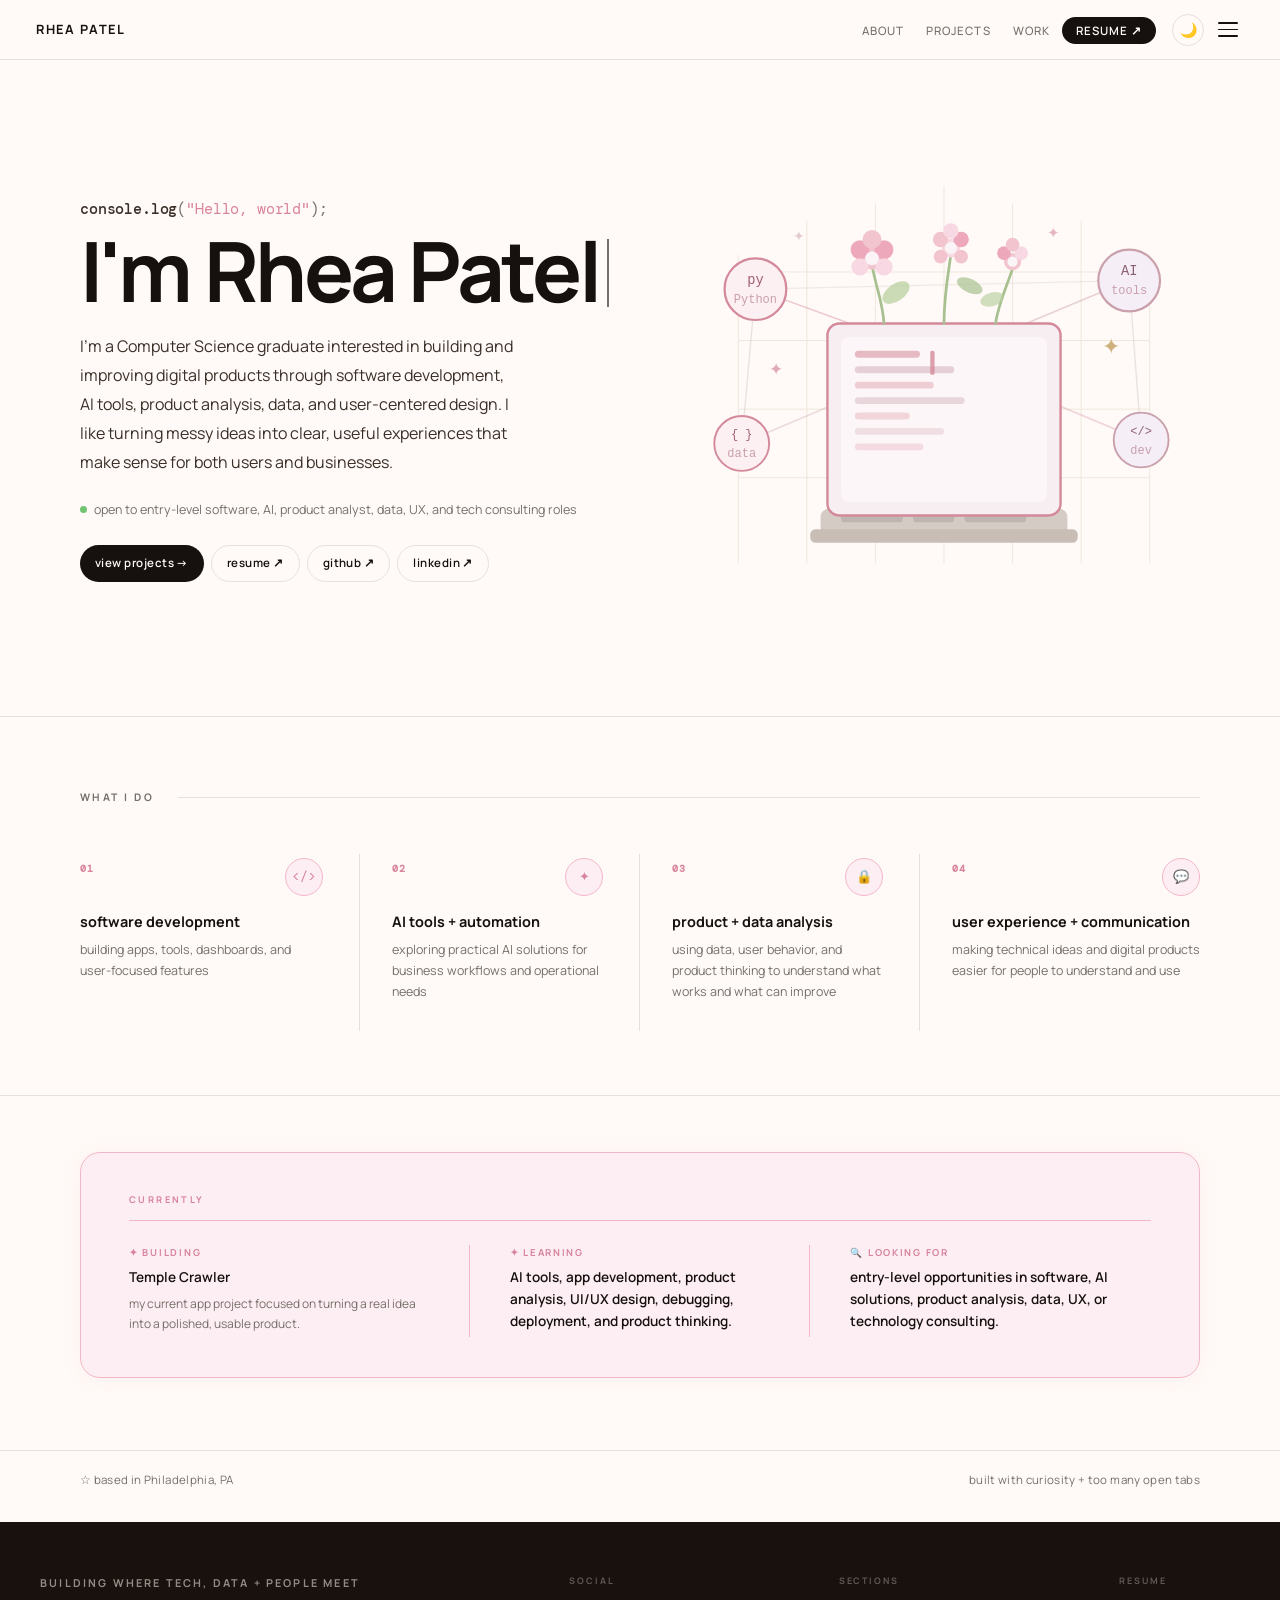
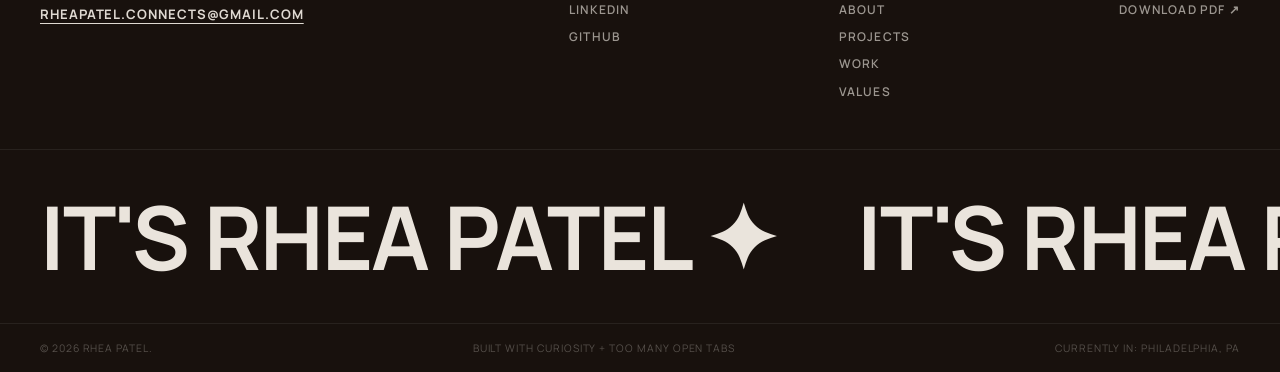
==== commit 55c3f785: "Add animated illustration and fix about page photo" ====
--- a/index.html
+++ b/index.html
@@ -89,17 +89,162 @@
 
           <!-- RIGHT: photo / image card -->
           <div class="hero-image-wrap">
-            <!--
-              ✏️ PHOTO: Replace placeholder with:
-              <img src="assets/images/rhea-hero.jpg" alt="Rhea Patel" class="hero-photo" />
-            -->
-            <div class="hero-photo-card">
-              <span class="hero-photo-sparkle" aria-hidden="true">✦</span>
-              <div class="hero-photo-inner">
-                <span class="photo-emoji">🌸</span>
-                <p class="photo-label">photo coming soon</p>
-              </div>
-            </div>
+            <div class="hero-illustration">
+<style>
+@keyframes floatUp {
+  0%, 100% { transform: translateY(0px); }
+  50% { transform: translateY(-6px); }
+}
+@keyframes floatDown {
+  0%, 100% { transform: translateY(0px); }
+  50% { transform: translateY(6px); }
+}
+@keyframes sway {
+  0%, 100% { transform: rotate(0deg); }
+  25% { transform: rotate(3deg); }
+  75% { transform: rotate(-3deg); }
+}
+@keyframes pulse {
+  0%, 100% { opacity: 0.45; }
+  50% { opacity: 0.9; }
+}
+@keyframes sparkle {
+  0%, 100% { opacity: 0.4; transform: scale(1) rotate(0deg); }
+  50% { opacity: 1; transform: scale(1.3) rotate(20deg); }
+}
+
+.flower-1 { animation: sway 3.5s ease-in-out infinite; transform-origin: 105px 100px; }
+.flower-2 { animation: sway 4s ease-in-out infinite 0.5s; transform-origin: 140px 100px; }
+.flower-3 { animation: sway 3.2s ease-in-out infinite 1s; transform-origin: 170px 100px; }
+.node-tl { animation: floatUp 4s ease-in-out infinite; }
+.node-tr { animation: floatUp 4s ease-in-out infinite 1s; }
+.node-bl { animation: floatDown 3.5s ease-in-out infinite 0.5s; }
+.node-br { animation: floatDown 3.5s ease-in-out infinite 1.5s; }
+.conn-lines { animation: pulse 3s ease-in-out infinite; }
+.sparkle-1 { animation: sparkle 2.5s ease-in-out infinite; }
+.sparkle-2 { animation: sparkle 3s ease-in-out infinite 0.8s; }
+.sparkle-3 { animation: sparkle 2.8s ease-in-out infinite 1.4s; }
+.sparkle-4 { animation: sparkle 3.2s ease-in-out infinite 0.4s; }
+</style>
+<svg width="100%" viewBox="0 0 280 280" xmlns="http://www.w3.org/2000/svg" style="max-width:480px;display:block;margin:0 auto;">
+
+  <!-- faint grid -->
+  <line x1="20"  y1="60"  x2="20"  y2="240" stroke="#EDE5D8" stroke-width=".5"/>
+  <line x1="60"  y1="40"  x2="60"  y2="240" stroke="#EDE5D8" stroke-width=".5"/>
+  <line x1="100" y1="30"  x2="100" y2="240" stroke="#EDE5D8" stroke-width=".5"/>
+  <line x1="140" y1="20"  x2="140" y2="240" stroke="#EDE5D8" stroke-width=".5"/>
+  <line x1="180" y1="30"  x2="180" y2="240" stroke="#EDE5D8" stroke-width=".5"/>
+  <line x1="220" y1="40"  x2="220" y2="240" stroke="#EDE5D8" stroke-width=".5"/>
+  <line x1="260" y1="60"  x2="260" y2="240" stroke="#EDE5D8" stroke-width=".5"/>
+  <line x1="20"  y1="70"  x2="260" y2="70"  stroke="#EDE5D8" stroke-width=".5"/>
+  <line x1="20"  y1="110" x2="260" y2="110" stroke="#EDE5D8" stroke-width=".5"/>
+  <line x1="20"  y1="150" x2="260" y2="150" stroke="#EDE5D8" stroke-width=".5"/>
+  <line x1="20"  y1="190" x2="260" y2="190" stroke="#EDE5D8" stroke-width=".5"/>
+
+  <!-- node connection lines -->
+  <g class="conn-lines">
+    <line x1="140" y1="120" x2="30"  y2="80"  stroke="#D4899A" stroke-width=".9" opacity=".45"/>
+    <line x1="140" y1="120" x2="248" y2="75"  stroke="#C9A0AC" stroke-width=".9" opacity=".45"/>
+    <line x1="140" y1="120" x2="22"  y2="170" stroke="#C9A0AC" stroke-width=".9" opacity=".35"/>
+    <line x1="140" y1="120" x2="255" y2="168" stroke="#D4899A" stroke-width=".9" opacity=".35"/>
+    <line x1="30"  y1="80"  x2="22"  y2="170" stroke="#D4CBC4" stroke-width=".8" opacity=".5"/>
+    <line x1="248" y1="75"  x2="255" y2="168" stroke="#D4CBC4" stroke-width=".8" opacity=".5"/>
+    <line x1="30"  y1="80"  x2="248" y2="75"  stroke="#D4CBC4" stroke-width=".7" opacity=".35"/>
+  </g>
+
+  <!-- laptop base -->
+  <rect x="68" y="208" width="144" height="16" rx="5" fill="#D4CBC4"/>
+  <rect x="62" y="220" width="156" height="8"  rx="3" fill="#C8BEB6"/>
+  <rect x="80"  y="211" width="36" height="5" rx="2" fill="#BDB5AF"/>
+  <rect x="122" y="211" width="24" height="5" rx="2" fill="#BDB5AF"/>
+  <rect x="152" y="211" width="36" height="5" rx="2" fill="#BDB5AF"/>
+
+  <!-- laptop screen -->
+  <rect x="72" y="100" width="136" height="112" rx="7" fill="#F7EEF2" stroke="#D4899A" stroke-width="1.4"/>
+  <rect x="80" y="108" width="120" height="96"  rx="4" fill="#FDF6F8"/>
+
+  <!-- code lines on screen -->
+  <rect x="88" y="116" width="38" height="4" rx="2" fill="#D4899A" opacity=".55"/>
+  <rect x="88" y="125" width="58" height="4" rx="2" fill="#C9A0AC" opacity=".45"/>
+  <rect x="88" y="134" width="46" height="4" rx="2" fill="#D4899A" opacity=".38"/>
+  <rect x="88" y="143" width="64" height="4" rx="2" fill="#C9A0AC" opacity=".38"/>
+  <rect x="88" y="152" width="32" height="4" rx="2" fill="#D4899A" opacity=".3"/>
+  <rect x="88" y="161" width="52" height="4" rx="2" fill="#C9A0AC" opacity=".28"/>
+  <rect x="88" y="170" width="40" height="4" rx="2" fill="#D4899A" opacity=".25"/>
+  <rect x="132" y="116" width="2.5" height="14" rx="1" fill="#D4899A" opacity=".8"/>
+
+  <!-- flower 1 -->
+  <g class="flower-1">
+    <path d="M105 100 C104 86 100 78 98 66"  fill="none" stroke="#A8C090" stroke-width="1.6" stroke-linecap="round"/>
+    <circle cx="98" cy="62" r="6.5" fill="#F2C4CE"/>
+    <circle cx="91" cy="57" r="5.5" fill="#EDA8BC"/>
+    <circle cx="105" cy="57" r="5.5" fill="#EDA8BC"/>
+    <circle cx="98"  cy="51" r="5.5" fill="#F2C4CE"/>
+    <circle cx="91"  cy="67" r="5"   fill="#F7D8E3"/>
+    <circle cx="105" cy="67" r="5"   fill="#F7D8E3"/>
+    <circle cx="98"  cy="62" r="4"   fill="#FAF4F6"/>
+  </g>
+
+  <!-- flower 2 -->
+  <g class="flower-2">
+    <path d="M140 100 C140 84 142 74 144 60" fill="none" stroke="#A8C090" stroke-width="1.6" stroke-linecap="round"/>
+    <circle cx="144" cy="56" r="5.5" fill="#F7D8E3"/>
+    <circle cx="138" cy="51" r="4.5" fill="#F2C4CE"/>
+    <circle cx="150" cy="51" r="4.5" fill="#EDA8BC"/>
+    <circle cx="144" cy="46" r="4.5" fill="#F7D8E3"/>
+    <circle cx="138" cy="61" r="4"   fill="#F2C4CE"/>
+    <circle cx="150" cy="61" r="4"   fill="#F2C4CE"/>
+    <circle cx="144" cy="56" r="3.5" fill="#FAF4F6"/>
+  </g>
+
+  <!-- flower 3 -->
+  <g class="flower-3">
+    <path d="M170 100 C172 88 176 80 180 68" fill="none" stroke="#A8C090" stroke-width="1.6" stroke-linecap="round"/>
+    <circle cx="180" cy="64" r="5"   fill="#F2C4CE"/>
+    <circle cx="175" cy="59" r="4"   fill="#EDA8BC"/>
+    <circle cx="185" cy="59" r="4"   fill="#F7D8E3"/>
+    <circle cx="180" cy="54" r="4"   fill="#F2C4CE"/>
+    <circle cx="180" cy="64" r="3"   fill="#FAF4F6"/>
+  </g>
+
+  <!-- leaves -->
+  <ellipse cx="112" cy="82" rx="9" ry="5" fill="#B8D0A0" opacity=".75" transform="rotate(-35 112 82)"/>
+  <ellipse cx="155" cy="78" rx="8" ry="4" fill="#A8C090" opacity=".7"  transform="rotate(25 155 78)"/>
+  <ellipse cx="168" cy="86" rx="7" ry="4" fill="#B8D0A0" opacity=".65" transform="rotate(-15 168 86)"/>
+
+  <!-- skill nodes -->
+  <g class="node-tl">
+    <circle cx="30"  cy="80"  r="18" fill="#FDF0F3" stroke="#D4899A" stroke-width="1.3"/>
+    <text x="30" y="77" text-anchor="middle" font-family="monospace" font-size="8" fill="#A06070">py</text>
+    <text x="30" y="88" text-anchor="middle" font-family="monospace" font-size="7" fill="#C9A0AC">Python</text>
+  </g>
+
+  <g class="node-tr">
+    <circle cx="248" cy="75"  r="18" fill="#F5EEF7" stroke="#C9A0AC" stroke-width="1.3"/>
+    <text x="248" y="72" text-anchor="middle" font-family="monospace" font-size="8" fill="#8a6070">AI</text>
+    <text x="248" y="83" text-anchor="middle" font-family="monospace" font-size="7" fill="#C9A0AC">tools</text>
+  </g>
+
+  <g class="node-bl">
+    <circle cx="22"  cy="170" r="16" fill="#FDF0F3" stroke="#D4899A" stroke-width="1.1"/>
+    <text x="22" y="167" text-anchor="middle" font-family="monospace" font-size="7" fill="#A06070">{ }</text>
+    <text x="22" y="178" text-anchor="middle" font-family="monospace" font-size="7" fill="#C9A0AC">data</text>
+  </g>
+
+  <g class="node-br">
+    <circle cx="255" cy="168" r="16" fill="#F5EEF7" stroke="#C9A0AC" stroke-width="1.1"/>
+    <text x="255" y="165" text-anchor="middle" font-family="monospace" font-size="7" fill="#8a6070">&lt;/&gt;</text>
+    <text x="255" y="176" text-anchor="middle" font-family="monospace" font-size="7" fill="#C9A0AC">dev</text>
+  </g>
+
+  <!-- sparkles -->
+  <text class="sparkle-1" x="232" y="118" font-size="13" fill="#C9A96E" opacity=".9">✦</text>
+  <text class="sparkle-2" x="38"  y="130" font-size="10" fill="#D4899A" opacity=".7">✦</text>
+  <text class="sparkle-3" x="200" y="50"  font-size="9"  fill="#D4899A" opacity=".6">✦</text>
+  <text class="sparkle-4" x="52"  y="52"  font-size="8"  fill="#C9A0AC" opacity=".5">✦</text>
+
+</svg>
+</div>
           </div><!-- /hero-image-wrap -->
 
         </div><!-- /hero-inner -->
--- a/css/home.css
+++ b/css/home.css
@@ -450,3 +450,11 @@
   .wid-card:first-child { border-top: none; padding-top: 0 !important; }
   .location-inner { flex-direction: column; align-items: flex-start; gap: 4px; }
 }
+
+.hero-illustration {
+  width: 100%;
+  display: flex;
+  align-items: center;
+  justify-content: center;
+  padding: 12px 0;
+}
